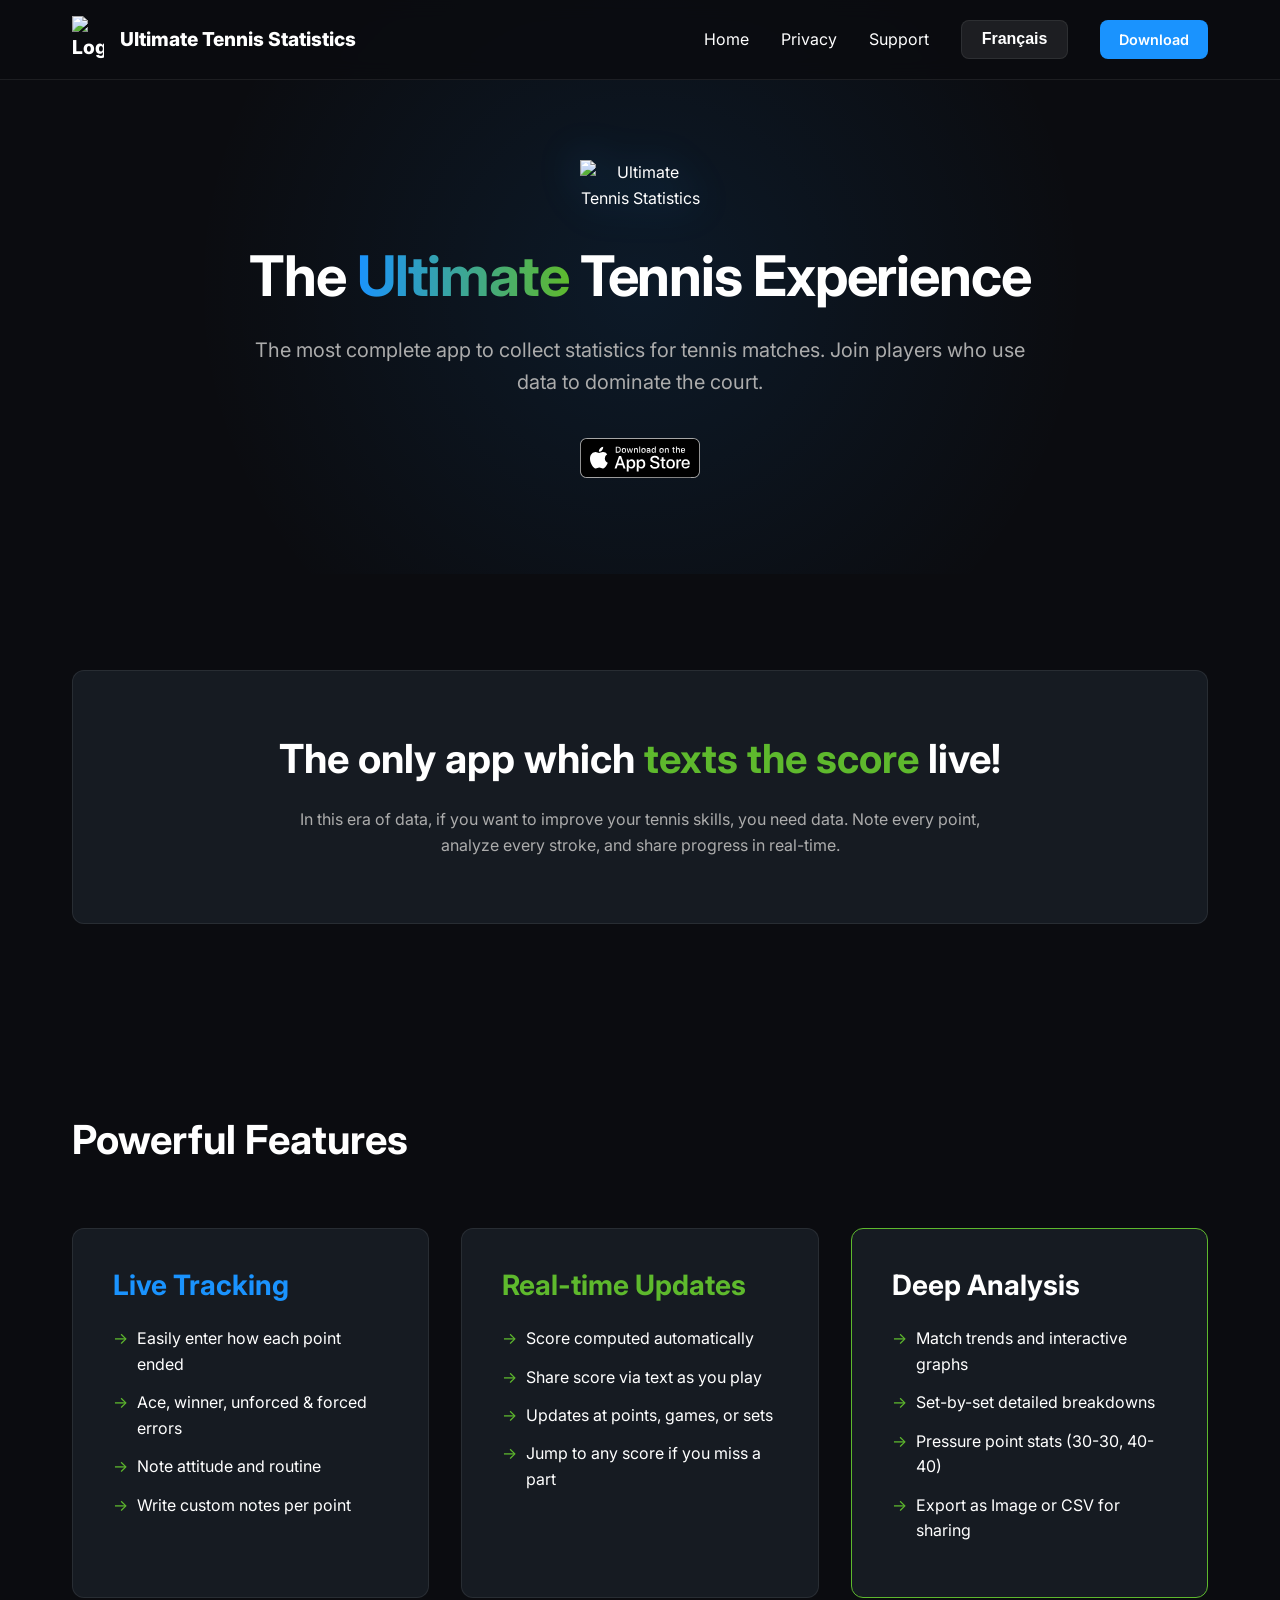
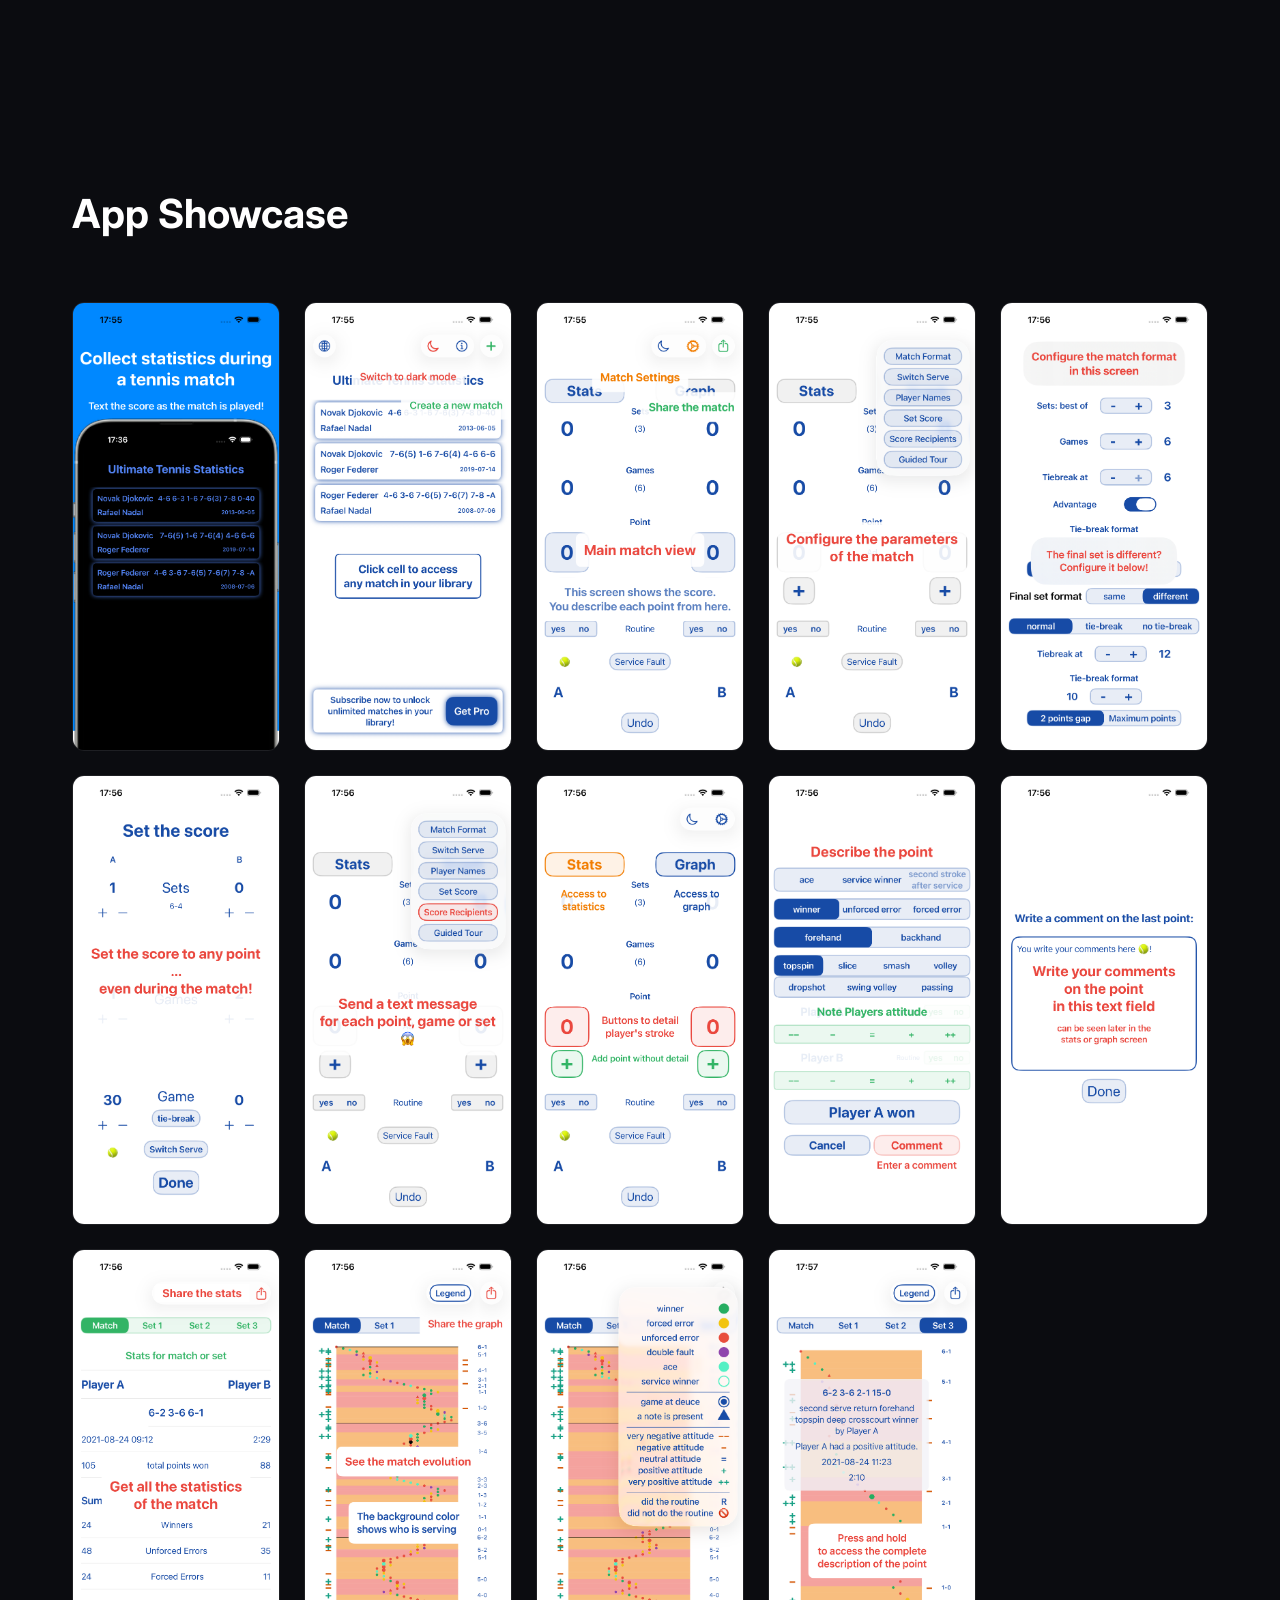
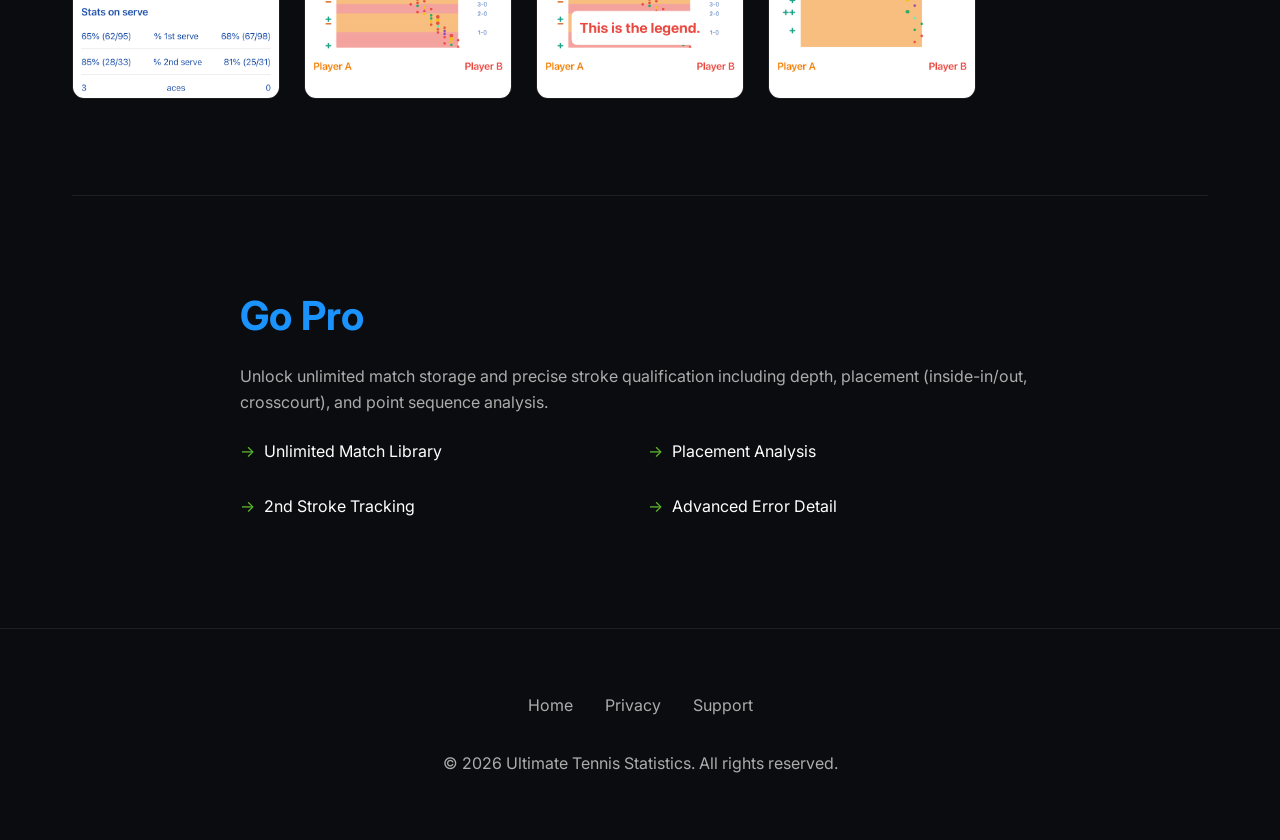
==== homepage.html @ d4930585 "Issue #11: On utilise 'Passez Pro' au lieu de 'Passer Pro'." ====
<!DOCTYPE html>
<html lang="en">
<head>
    <meta charset="UTF-8">
    <meta name="viewport" content="width=device-width, initial-scale=1.0">
    <title>Ultimate Tennis Statistics | The Most Complete Tennis Tracking App</title>
    <link rel="stylesheet" href="styles/main.css">
    <link rel="preconnect" href="https://fonts.googleapis.com">
    <link rel="preconnect" href="https://fonts.gstatic.com" crossorigin>
    <link href="https://fonts.googleapis.com/css2?family=Inter:wght@400;600;700;800&display=swap" rel="stylesheet">
    <script src="styles/i18n.js"></script>
    <script
        src="https://cdn.telemetrydeck.com/websdk/telemetrydeck.min.js"
        data-app-id="93DED850-BEDE-49A2-ADA7-52F1E526FF4A">
    </script>
    <style>
        /* Specific page styles for layout */
        .hero {
            padding: 10rem 0 6rem;
            text-align: center;
            background: radial-gradient(circle at center, rgba(26, 147, 254, 0.1) 0%, transparent 70%);
        }
        
        .hero-logo {
            width: 120px;
            margin: 0 auto 2rem;
            filter: drop-shadow(0 0 20px rgba(26, 147, 254, 0.4));
        }

        .hero h1 {
            margin-bottom: 1.5rem;
            letter-spacing: -0.02em;
        }

        .hero p {
            font-size: 1.25rem;
            color: var(--text-secondary);
            max-width: 800px;
            margin: 0 auto 2.5rem;
        }

        .features-grid {
            display: grid;
            grid-template-columns: repeat(auto-fit, minmax(300px, 1fr));
            gap: 2rem;
            margin-top: 4rem;
        }

        .screenshot-grid {
            display: grid;
            grid-template-columns: repeat(auto-fit, minmax(200px, 1fr));
            gap: 1.5rem;
            margin-top: 4rem;
        }

        .screenshot-item {
            border-radius: var(--radius-lg);
            overflow: hidden;
            border: 1px solid var(--border-main);
            transition: transform 0.3s ease;
            cursor: pointer;
        }

        .screenshot-item:hover {
            transform: scale(1.02);
            border-color: var(--primary);
        }

        .value-prop {
            background: var(--bg-card);
            padding: 4rem;
            border-radius: var(--radius-lg);
            border: 1px solid var(--border-main);
            text-align: center;
            margin: 6rem 0;
        }

        .feature-list {
            text-align: left;
            margin-top: 1.5rem;
        }

        .feature-list li {
            margin-bottom: 0.8rem;
            padding-left: 1.5rem;
            position: relative;
        }

        .feature-list li::before {
            content: "→";
            position: absolute;
            left: 0;
            color: var(--accent);
        }

        footer {
            border-top: 1px solid var(--border-main);
            padding: 4rem 0;
            text-align: center;
            color: var(--text-secondary);
        }

        .footer-links {
            display: flex;
            justify-content: center;
            gap: 2rem;
            margin-bottom: 2rem;
        }

        /* Modal Simple Implementation */
        #modal {
            display: none;
            position: fixed;
            inset: 0;
            background: rgba(0,0,0,0.9);
            z-index: 2000;
            padding: 2rem;
            justify-content: center;
            align-items: center;
        }
        #modal img {
            max-height: 90vh;
            border-radius: var(--radius-lg);
        }
    </style>
</head>
<body>

    <header class="glass-header">
        <div class="container" style="display: flex; justify-content: space-between; align-items: center;">
            <a href="index.html" style="display: flex; align-items: center; gap: 1rem; font-weight: 800; font-size: 1.2rem;">
                <img src="images/uts-tennisball-sigma.png" alt="Logo" style="width: 32px;">
                Ultimate Tennis Statistics
            </a>
            <nav class="nav-links">
                <a href="index.html"><span class="lang-en">Home</span><span class="lang-fr">Accueil</span></a>
                <a href="privacy.html"><span class="lang-en">Privacy</span><span class="lang-fr">Confidentialité</span></a>
                <a href="support.html"><span class="lang-en">Support</span><span class="lang-fr">Support</span></a>
                <button id="lang-toggle-btn" class="lang-toggle">
                    Français
                </button>
                <a href="https://apps.apple.com/us/app/ultimate-tennis-statistics/id1500516703" class="btn-primary" style="padding: 0.5rem 1.2rem; font-size: 0.9rem;">
                    <span class="lang-en">Download</span><span class="lang-fr">Télécharger</span>
                </a>
            </nav>
        </div>
    </header>

    <main class="container">
        <section class="hero">
            <img src="images/uts-tennisball-sigma.png" alt="Ultimate Tennis Statistics" class="hero-logo">
            <h1>
                <span class="lang-en">The <span class="text-gradient">Ultimate</span> Tennis Experience</span>
                <span class="lang-fr">L'expérience de tennis <span class="text-gradient">ultime</span></span>
            </h1>
            <p>
                <span class="lang-en">The most complete app to collect statistics for tennis matches. Join players who use data to dominate the court.</span>
                <span class="lang-fr">L'application la plus complète pour collecter des statistiques de matchs de tennis. Rejoignez les joueurs qui utilisent les données pour dominer le court.</span>
            </p>
            <div style="display: flex; justify-content: center; gap: 1.5rem; flex-wrap: wrap;">
                <a href="https://apps.apple.com/us/app/ultimate-tennis-statistics/id1500516703">
                    <img src="images/Download_on_the_App_Store_Badge_US-UK_RGB_blk_092917.svg" alt="Download on App Store" class="app-store-badge">
                </a>
            </div>
        </section>

        <section class="value-prop">
            <h2 style="margin-bottom: 1.5rem;">
                <span class="lang-en">The only app which <span style="color: var(--accent);">texts the score</span> live!</span>
                <span class="lang-fr">La seule application qui <span style="color: var(--accent);">envoie le score par SMS</span> en direct !</span>
            </h2>
            <p style="color: var(--text-secondary); max-width: 700px; margin: 0 auto;">
                <span class="lang-en">In this era of data, if you want to improve your tennis skills, you need data. Note every point, analyze every stroke, and share progress in real-time.</span>
                <span class="lang-fr">À l'ère des données, si vous voulez améliorer vos compétences au tennis, vous avez besoin de données. Notez chaque point, analysez chaque coup et partagez vos progrès en temps réel.</span>
            </p>
        </section>

        <section id="features" class="section-padding">
            <h2 class="text-center">
                <span class="lang-en">Powerful Features</span>
                <span class="lang-fr">Fonctionnalités Puissantes</span>
            </h2>
            <div class="features-grid">
                <div class="feature-card">
                    <h3 style="color: var(--primary);">
                        <span class="lang-en">Live Tracking</span>
                        <span class="lang-fr">Suivi en Direct</span>
                    </h3>
                    <ul class="feature-list">
                        <li>
                            <span class="lang-en">Easily enter how each point ended</span>
                            <span class="lang-fr">Saisissez facilement comment chaque point s'est terminé</span>
                        </li>
                        <li>
                            <span class="lang-en">Ace, winner, unforced & forced errors</span>
                            <span class="lang-fr">Ace, coup gagnant, fautes directes et provoquées</span>
                        </li>
                        <li>
                            <span class="lang-en">Note attitude and routine</span>
                            <span class="lang-fr">Notez l'attitude et la routine</span>
                        </li>
                        <li>
                            <span class="lang-en">Write custom notes per point</span>
                            <span class="lang-fr">Écrivez des notes personnalisées par point</span>
                        </li>
                    </ul>
                </div>
                <div class="feature-card">
                    <h3 style="color: var(--accent);">
                        <span class="lang-en">Real-time Updates</span>
                        <span class="lang-fr">Mises à jour en Temps Réel</span>
                    </h3>
                    <ul class="feature-list">
                        <li>
                            <span class="lang-en">Score computed automatically</span>
                            <span class="lang-fr">Score calculé automatiquement</span>
                        </li>
                        <li>
                            <span class="lang-en">Share score via text as you play</span>
                            <span class="lang-fr">Partagez le score par SMS pendant que vous jouez</span>
                        </li>
                        <li>
                            <span class="lang-en">Updates at points, games, or sets</span>
                            <span class="lang-fr">Mises à jour aux points, jeux ou sets</span>
                        </li>
                        <li>
                            <span class="lang-en">Jump to any score if you miss a part</span>
                            <span class="lang-fr">Sautez à n'importe quel score si vous manquez une partie</span>
                        </li>
                    </ul>
                </div>
                <div class="feature-card" style="border-color: var(--accent);">
                    <h3 style="color: var(--text-main);">
                        <span class="lang-en">Deep Analysis</span>
                        <span class="lang-fr">Analyse Approfondie</span>
                    </h3>
                    <ul class="feature-list">
                        <li>
                            <span class="lang-en">Match trends and interactive graphs</span>
                            <span class="lang-fr">Tendances du match et graphiques interactifs</span>
                        </li>
                        <li>
                            <span class="lang-en">Set-by-set detailed breakdowns</span>
                            <span class="lang-fr">Analyses détaillées set par set</span>
                        </li>
                        <li>
                            <span class="lang-en">Pressure point stats (30-30, 40-40)</span>
                            <span class="lang-fr">Stats sur les points sous pression (30-30, 40-40)</span>
                        </li>
                        <li>
                            <span class="lang-en">Export as Image or CSV for sharing</span>
                            <span class="lang-fr">Exportez en image ou CSV pour partager</span>
                        </li>
                    </ul>
                </div>
            </div>
        </section>

        <section class="section-padding">
            <h2 class="text-center">
                <span class="lang-en">App Showcase</span>
                <span class="lang-fr">Galerie de l'App</span>
            </h2>
            <div class="screenshot-grid">
                <div class="screenshot-item" onclick="openModal('images/screenshots-en/appstore.png')">
                    <img src="images/screenshots-en/appstore.png" alt="App Store Screen" data-localized>
                </div>
                <div class="screenshot-item" onclick="openModal('images/screenshots-en/main.png')">
                    <img src="images/screenshots-en/main.png" alt="Main Screen" data-localized>
                </div>
                <div class="screenshot-item" onclick="openModal('images/screenshots-en/match.png')">
                    <img src="images/screenshots-en/match.png" alt="Match Screen" data-localized>
                </div>
                <div class="screenshot-item" onclick="openModal('images/screenshots-en/match_with_settings.png')">
                    <img src="images/screenshots-en/match_with_settings.png" alt="Match Settings Screen" data-localized>
                </div>
                <div class="screenshot-item" onclick="openModal('images/screenshots-en/format.png')">
                    <img src="images/screenshots-en/format.png" alt="Match Format Settings" data-localized>
                </div>
                <div class="screenshot-item" onclick="openModal('images/screenshots-en/setScore.png')">
                    <img src="images/screenshots-en/setScore.png" alt="Set Score Entry Screen" data-localized>
                </div>
                <div class="screenshot-item" onclick="openModal('images/screenshots-en/score_recipients.png')">
                    <img src="images/screenshots-en/score_recipients.png" alt="Score Sharing Settings" data-localized>
                </div>
                <div class="screenshot-item" onclick="openModal('images/screenshots-en/match_strokes.png')">
                    <img src="images/screenshots-en/match_strokes.png" alt="Stroke Analysis Stats" data-localized>
                </div>
                <div class="screenshot-item" onclick="openModal('images/screenshots-en/stroke.png')">
                    <img src="images/screenshots-en/stroke.png" alt="Stroke Statistics Detail" data-localized>
                </div>
                <div class="screenshot-item" onclick="openModal('images/screenshots-en/comment.png')">
                    <img src="images/screenshots-en/comment.png" alt="Match Commentary and Notes" data-localized>
                </div>
                <div class="screenshot-item" onclick="openModal('images/screenshots-en/stats.png')">
                    <img src="images/screenshots-en/stats.png" alt="Match Statistics Overview" data-localized>
                </div>
                <div class="screenshot-item" onclick="openModal('images/screenshots-en/graph.png')">
                    <img src="images/screenshots-en/graph.png" alt="Match Progress Graph" data-localized>
                </div>
                <div class="screenshot-item" onclick="openModal('images/screenshots-en/graph_legend.png')">
                    <img src="images/screenshots-en/graph_legend.png" alt="Graph Legend" data-localized>
                </div>
                <div class="screenshot-item" onclick="openModal('images/screenshots-en/graph_point_description.png')">
                    <img src="images/screenshots-en/graph_point_description.png" alt="Graph Point Breakdown" data-localized>
                </div>
            </div>
        </section>

        <section class="section-padding" style="border-top: 1px solid var(--border-main);">
            <div style="max-width: 800px; margin: 0 auto;">
                <h2 style="color: var(--primary);">
                    <span class="lang-en">Go Pro</span>
                    <span class="lang-fr">Passez Pro</span>
                </h2>
                <p style="margin: 1.5rem 0; color: var(--text-secondary);">
                    <span class="lang-en">Unlock unlimited match storage and precise stroke qualification including depth, placement (inside-in/out, crosscourt), and point sequence analysis.</span>
                    <span class="lang-fr">Débloquez le stockage illimité des matchs et la qualification précise des coups, y compris la profondeur, le placement (décroisé, long de ligne) et l'analyse de la séquence des points.</span>
                </p>
                <ul class="feature-list" style="display: grid; grid-template-columns: 1fr 1fr; gap: 1rem;">
                    <li>
                        <span class="lang-en">Unlimited Match Library</span>
                        <span class="lang-fr">Bibliothèque de matchs illimitée</span>
                    </li>
                    <li>
                        <span class="lang-en">Placement Analysis</span>
                        <span class="lang-fr">Analyse du placement</span>
                    </li>
                    <li>
                        <span class="lang-en">2nd Stroke Tracking</span>
                        <span class="lang-fr">Suivi du 2ème coup</span>
                    </li>
                    <li>
                        <span class="lang-en">Advanced Error Detail</span>
                        <span class="lang-fr">Détails avancés sur les erreurs</span>
                    </li>
                </ul>
            </div>
        </section>
    </main>

    <footer>
        <div class="container">
            <div class="footer-links">
                <a href="index.html"><span class="lang-en">Home</span><span class="lang-fr">Accueil</span></a>
                <a href="privacy.html"><span class="lang-en">Privacy</span><span class="lang-fr">Confidentialité</span></a>
                <a href="support.html"><span class="lang-en">Support</span><span class="lang-fr">Support</span></a>
            </div>
            <p>&copy; 2026 Ultimate Tennis Statistics. <span class="lang-en">All rights reserved.</span><span class="lang-fr">Tous droits réservés.</span></p>
        </div>
    </footer>

    <div id="modal" onclick="this.style.display='none'">
        <img id="modal-img" src="" alt="Enlarged screenshot">
    </div>

    <script>
        function openModal(src) {
            const lang = document.documentElement.getAttribute('lang') || 'en';
            let finalSrc = src;
            if (lang === 'fr') {
                finalSrc = src.replace('/screenshots-en/', '/screenshots-fr/');
            }
            document.getElementById('modal-img').src = finalSrc;
            document.getElementById('modal').style.display = 'flex';
        }
    </script>
</body>
</html>
---- styles/main.css ----
:root {
  /* Colors - Inspired by gomatchready.com */
  --bg-dark: #0b0c10;
  --bg-card: #161b22;
  --primary: #1a93fe;
  --primary-hover: #1487fa;
  --accent: #5eb92d;
  --text-main: #ffffff;
  --text-secondary: #acacac;
  --border-main: #ffffff14;
  --glass-bg: rgba(11, 12, 16, 0.8);
  
  /* Spacing & Borders */
  --radius-lg: 12px;
  --radius-md: 8px;
  --container-width: 1200px;
}

/* Base Reset */
* {
  box-sizing: border-box;
  margin: 0;
  padding: 0;
}

body {
  background-color: var(--bg-dark);
  color: var(--text-main);
  font-family: 'Inter', -apple-system, BlinkMacSystemFont, "Segoe UI", Roboto, Helvetica, Arial, sans-serif;
  line-height: 1.6;
  overflow-x: hidden;
}

a {
  color: inherit;
  text-decoration: none;
  transition: all 0.2s ease;
}

ul {
  list-style: none;
}

img {
  max-width: 100%;
  height: auto;
  display: block;
}

/* Layout Utilities */
.container {
  max-width: var(--container-width);
  margin: 0 auto;
  padding: 0 2rem;
}

.section-padding {
  padding: 6rem 0;
}

/* Typography */
h1, h2, h3, h4 {
  line-height: 1.2;
  font-weight: 700;
}

h1 { font-size: 3.5rem; }
h2 { font-size: 2.5rem; }
h3 { font-size: 1.75rem; }

.text-gradient {
  background: linear-gradient(90deg, var(--primary), var(--accent));
  -webkit-background-clip: text;
  -webkit-text-fill-color: transparent;
}

/* Components */
.btn-primary {
  display: inline-flex;
  align-items: center;
  background-color: var(--primary);
  color: white;
  padding: 0.8rem 2rem;
  border-radius: var(--radius-md);
  font-weight: 600;
  border: none;
  cursor: pointer;
  transition: background 0.2s;
}

.btn-primary:hover {
  background-color: var(--primary-hover);
}

.glass-header {
  position: fixed;
  top: 0;
  width: 100%;
  background: var(--glass-bg);
  backdrop-filter: blur(10px);
  border-bottom: 1px solid var(--border-main);
  z-index: 1000;
  padding: 1rem 0;
}

.nav-links {
  display: flex;
  gap: 2rem;
  align-items: center;
}

.nav-links a:hover {
  color: var(--primary);
}

/* Card Style */
.feature-card {
  background: var(--bg-card);
  border: 1px solid var(--border-main);
  padding: 2.5rem;
  border-radius: var(--radius-lg);
  transition: transform 0.3s ease, border-color 0.3s ease;
}

.feature-card:hover {
  transform: translateY(-5px);
  border-color: var(--primary);
}

/* App Badge Utility */
.app-store-badge {
height: 40px;
width: auto;
}

/* Language Visibility */
[lang="en"] .lang-fr { display: none !important; }
[lang="fr"] .lang-en { display: none !important; }

/* Language Toggle Button */
.lang-toggle {
  background: rgba(255, 255, 255, 0.08);
  border: 1px solid var(--border-main);
  color: var(--text-main);
  padding: 0.6rem 1.2rem;
  border-radius: var(--radius-md);
  font-size: 1rem;
  font-weight: 700;
  cursor: pointer;
  transition: all 0.2s;
  display: flex;
  align-items: center;
  gap: 0.5rem;
  min-width: 60px;
  justify-content: center;
}
.lang-toggle:hover {
background: rgba(255, 255, 255, 0.1);
border-color: var(--primary);
}

/* Responsive */
@media (max-width: 768px) {
h1 { font-size: 2.5rem; }
h2 { font-size: 2rem; }
.section-padding { padding: 4rem 0; }
.nav-links { display: none; } /* Simplified for now, can add burger menu */
}
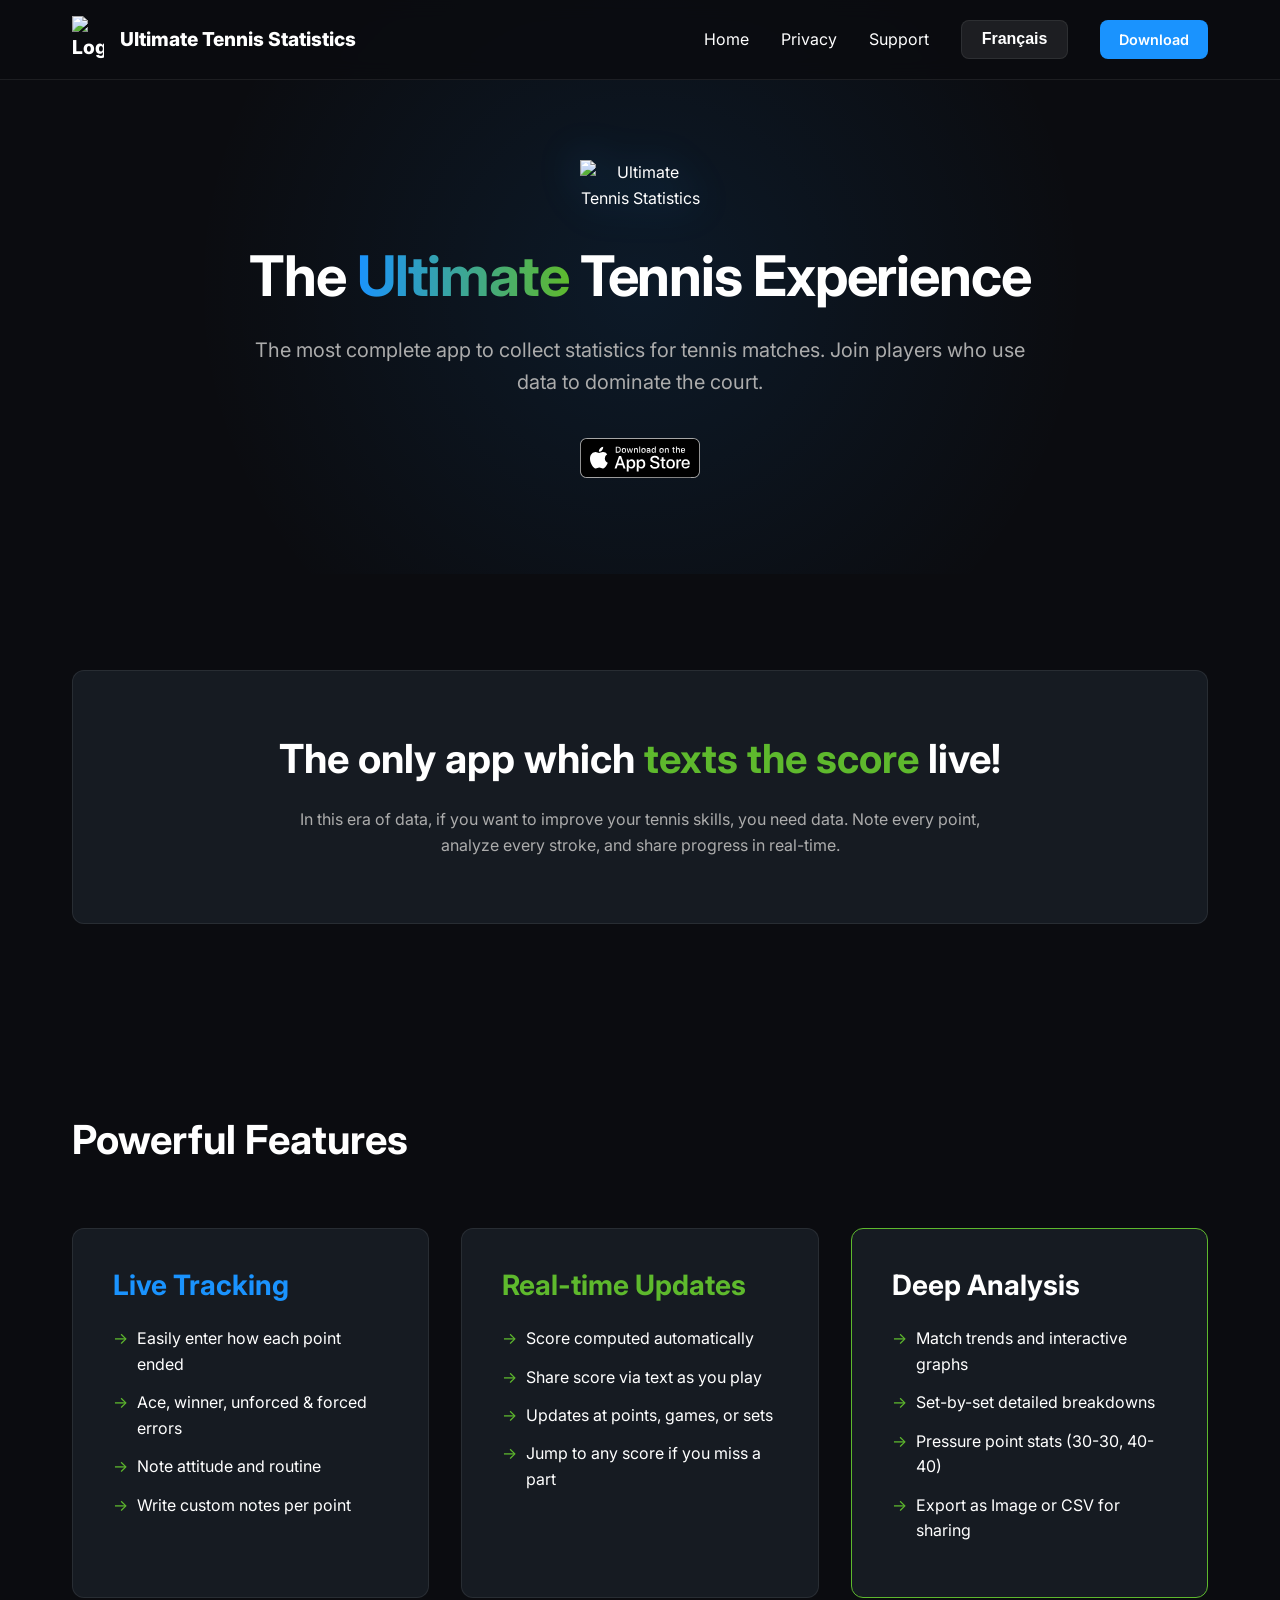
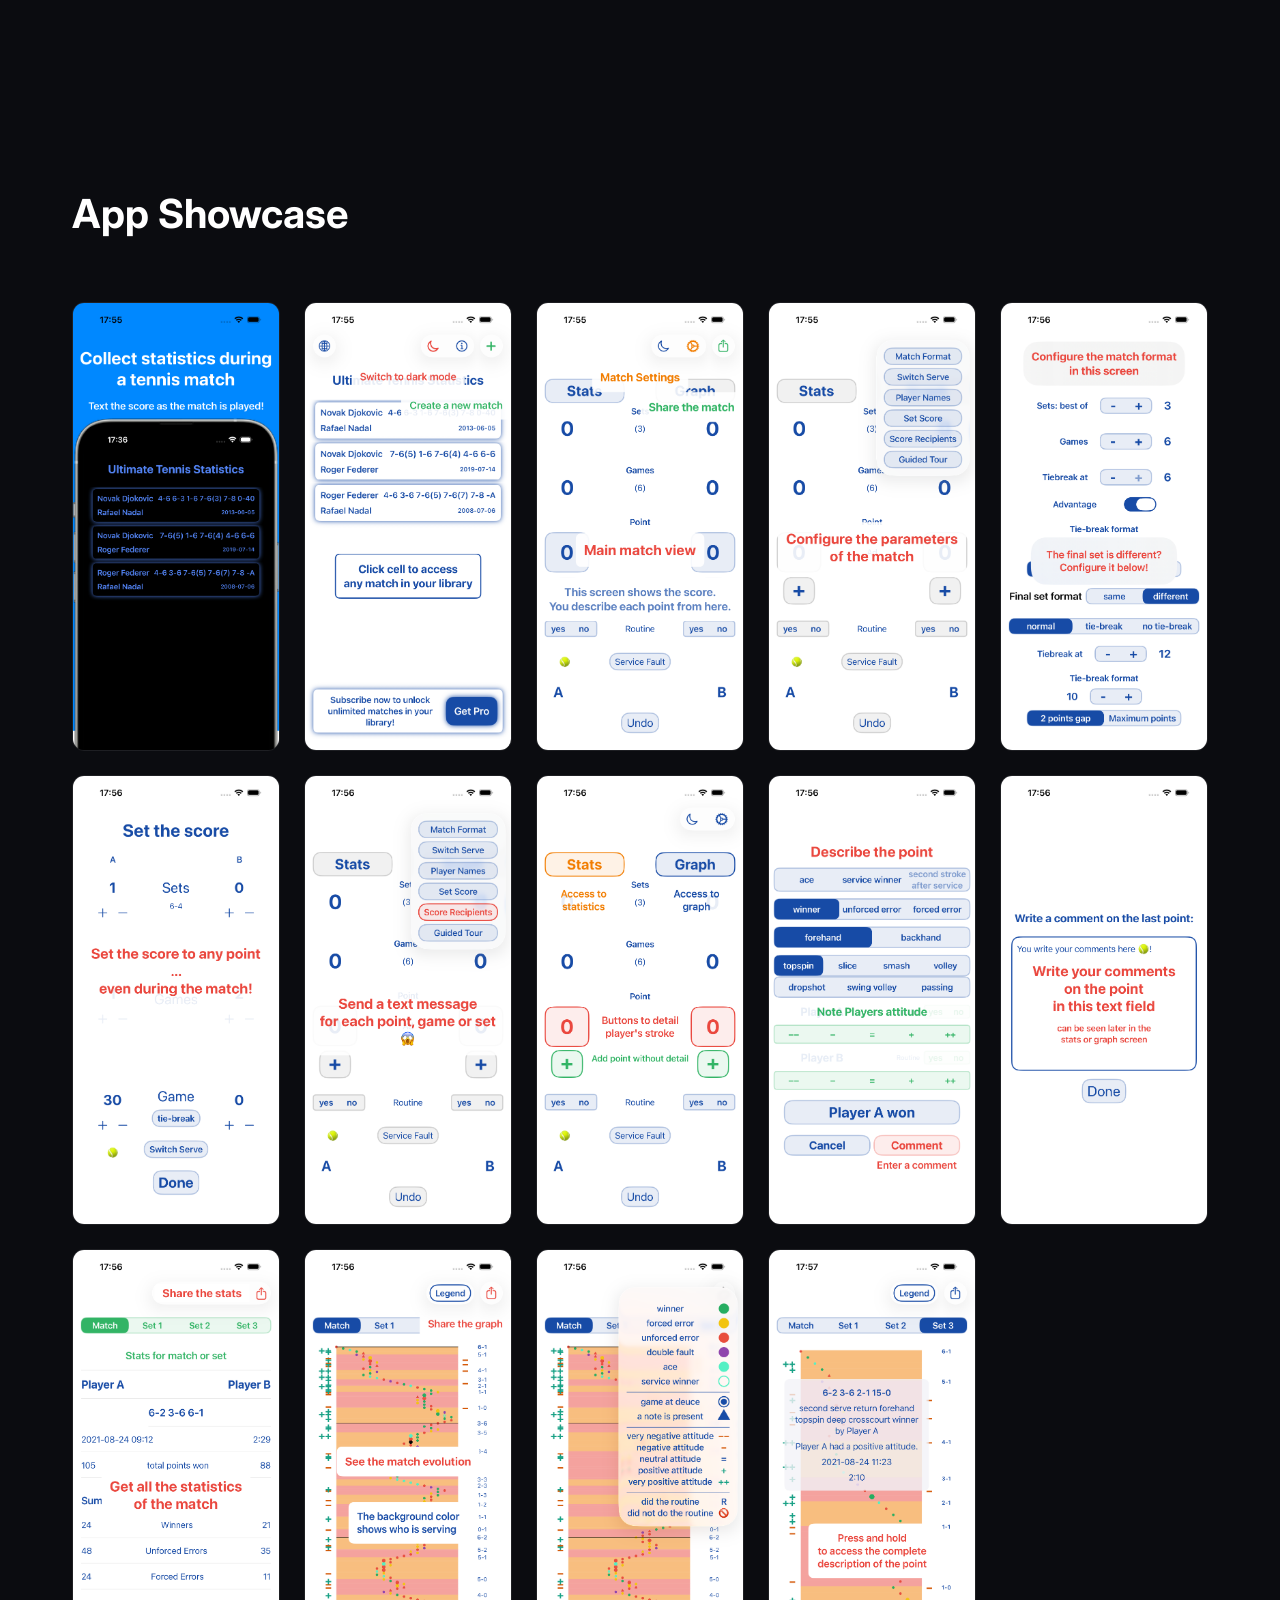
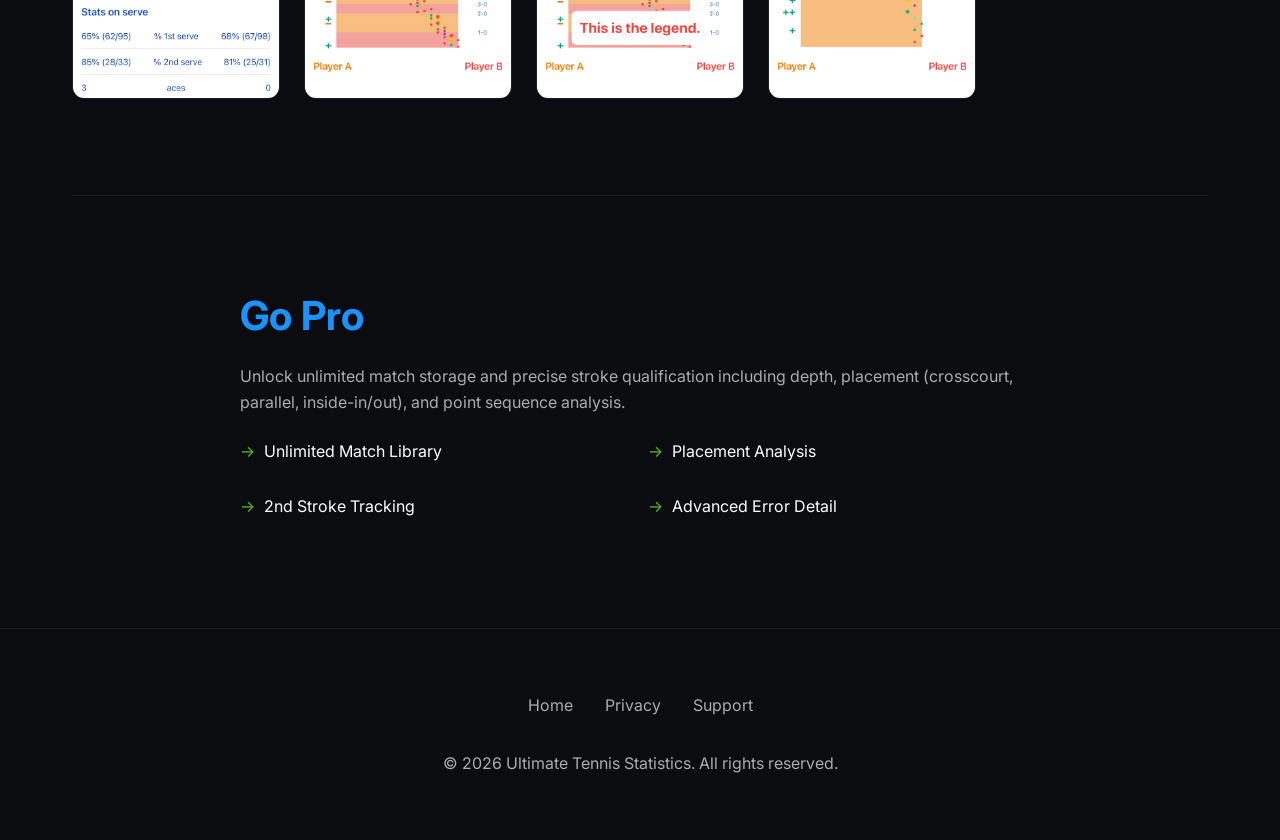
==== commit c0a0e1f5: "On decrit tous les coups possibles." ====
--- a/homepage.html
+++ b/homepage.html
@@ -20,7 +20,7 @@
             text-align: center;
             background: radial-gradient(circle at center, rgba(26, 147, 254, 0.1) 0%, transparent 70%);
         }
-        
+
         .hero-logo {
             width: 120px;
             margin: 0 auto 2rem;
@@ -314,8 +314,8 @@
                     <span class="lang-fr">Passez Pro</span>
                 </h2>
                 <p style="margin: 1.5rem 0; color: var(--text-secondary);">
-                    <span class="lang-en">Unlock unlimited match storage and precise stroke qualification including depth, placement (inside-in/out, crosscourt), and point sequence analysis.</span>
-                    <span class="lang-fr">Débloquez le stockage illimité des matchs et la qualification précise des coups, y compris la profondeur, le placement (décroisé, long de ligne) et l'analyse de la séquence des points.</span>
+                    <span class="lang-en">Unlock unlimited match storage and precise stroke qualification including depth, placement (crosscourt, parallel, inside-in/out), and point sequence analysis.</span>
+                    <span class="lang-fr">Débloquez le stockage illimité des matchs et la qualification précise des coups, y compris la profondeur, le placement (croisé, parallèle, décroisé, long de ligne) et l'analyse de la séquence des points.</span>
                 </p>
                 <ul class="feature-list" style="display: grid; grid-template-columns: 1fr 1fr; gap: 1rem;">
                     <li>
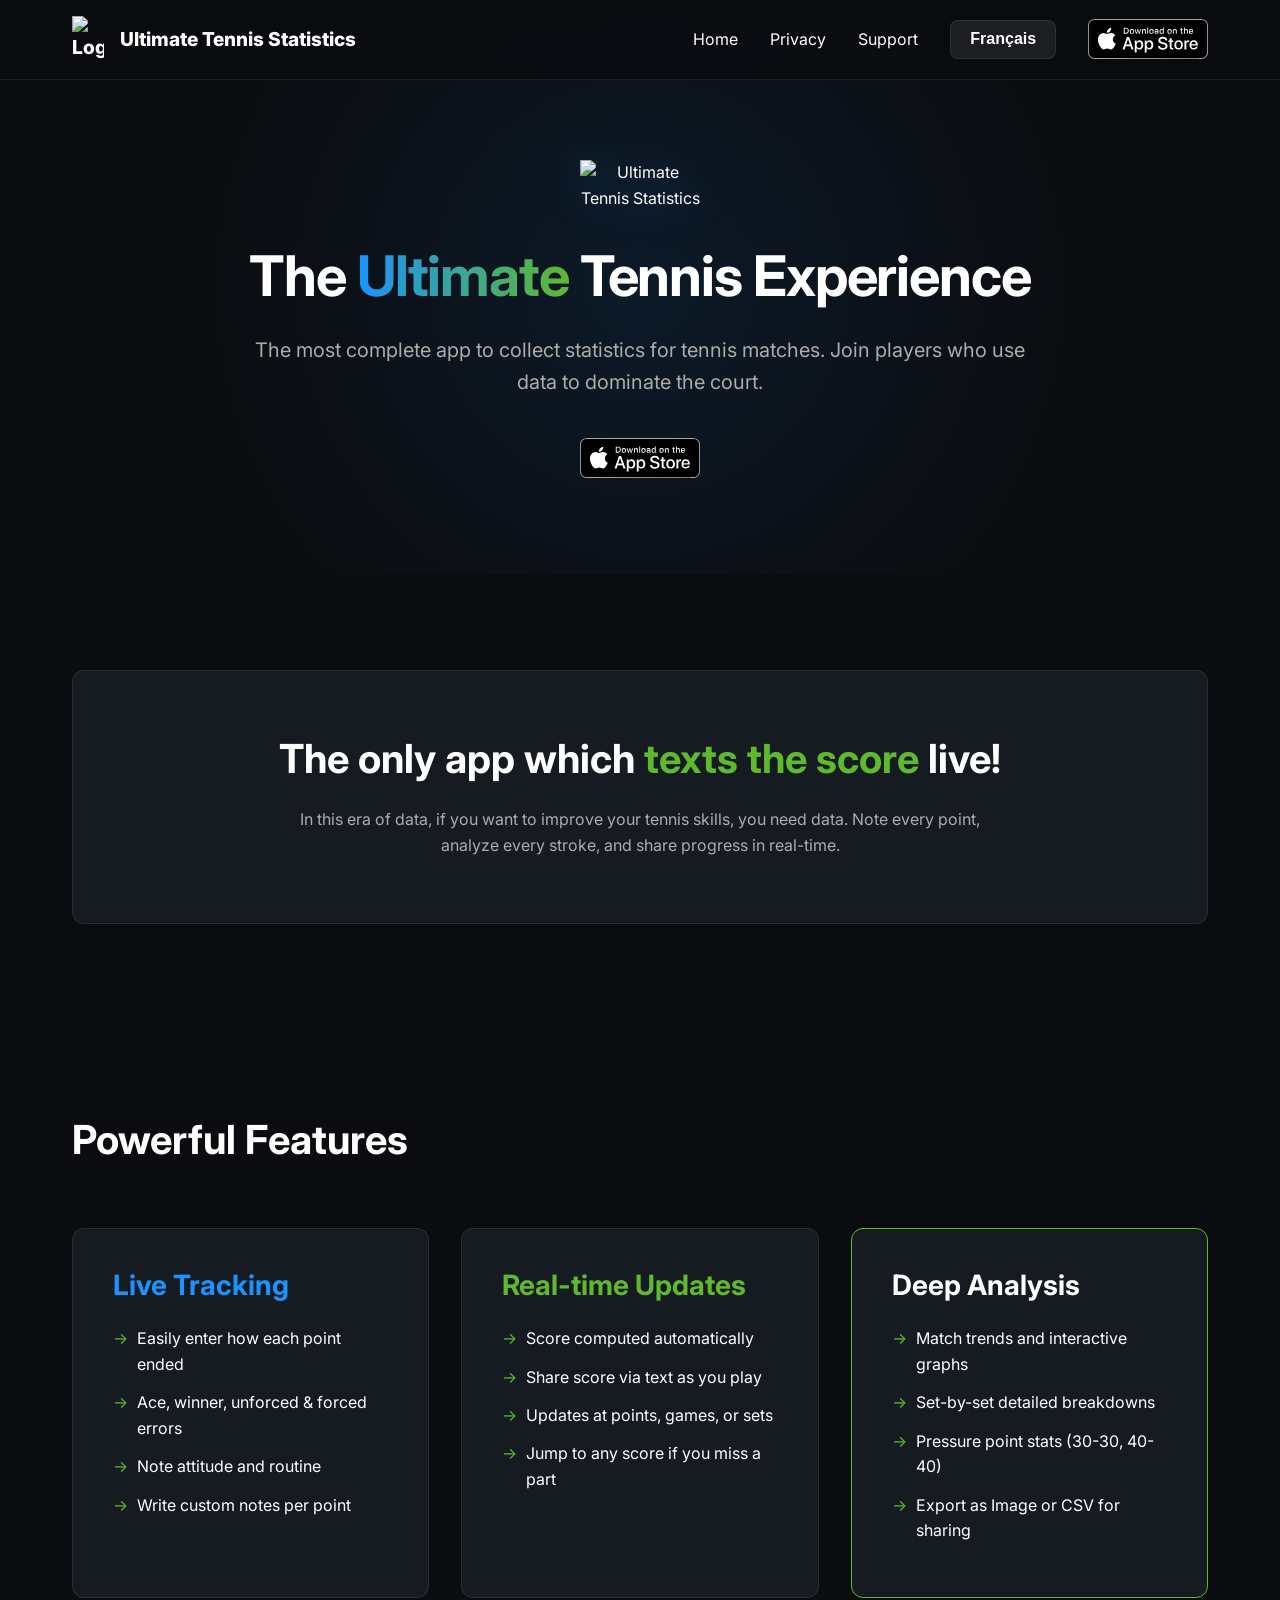
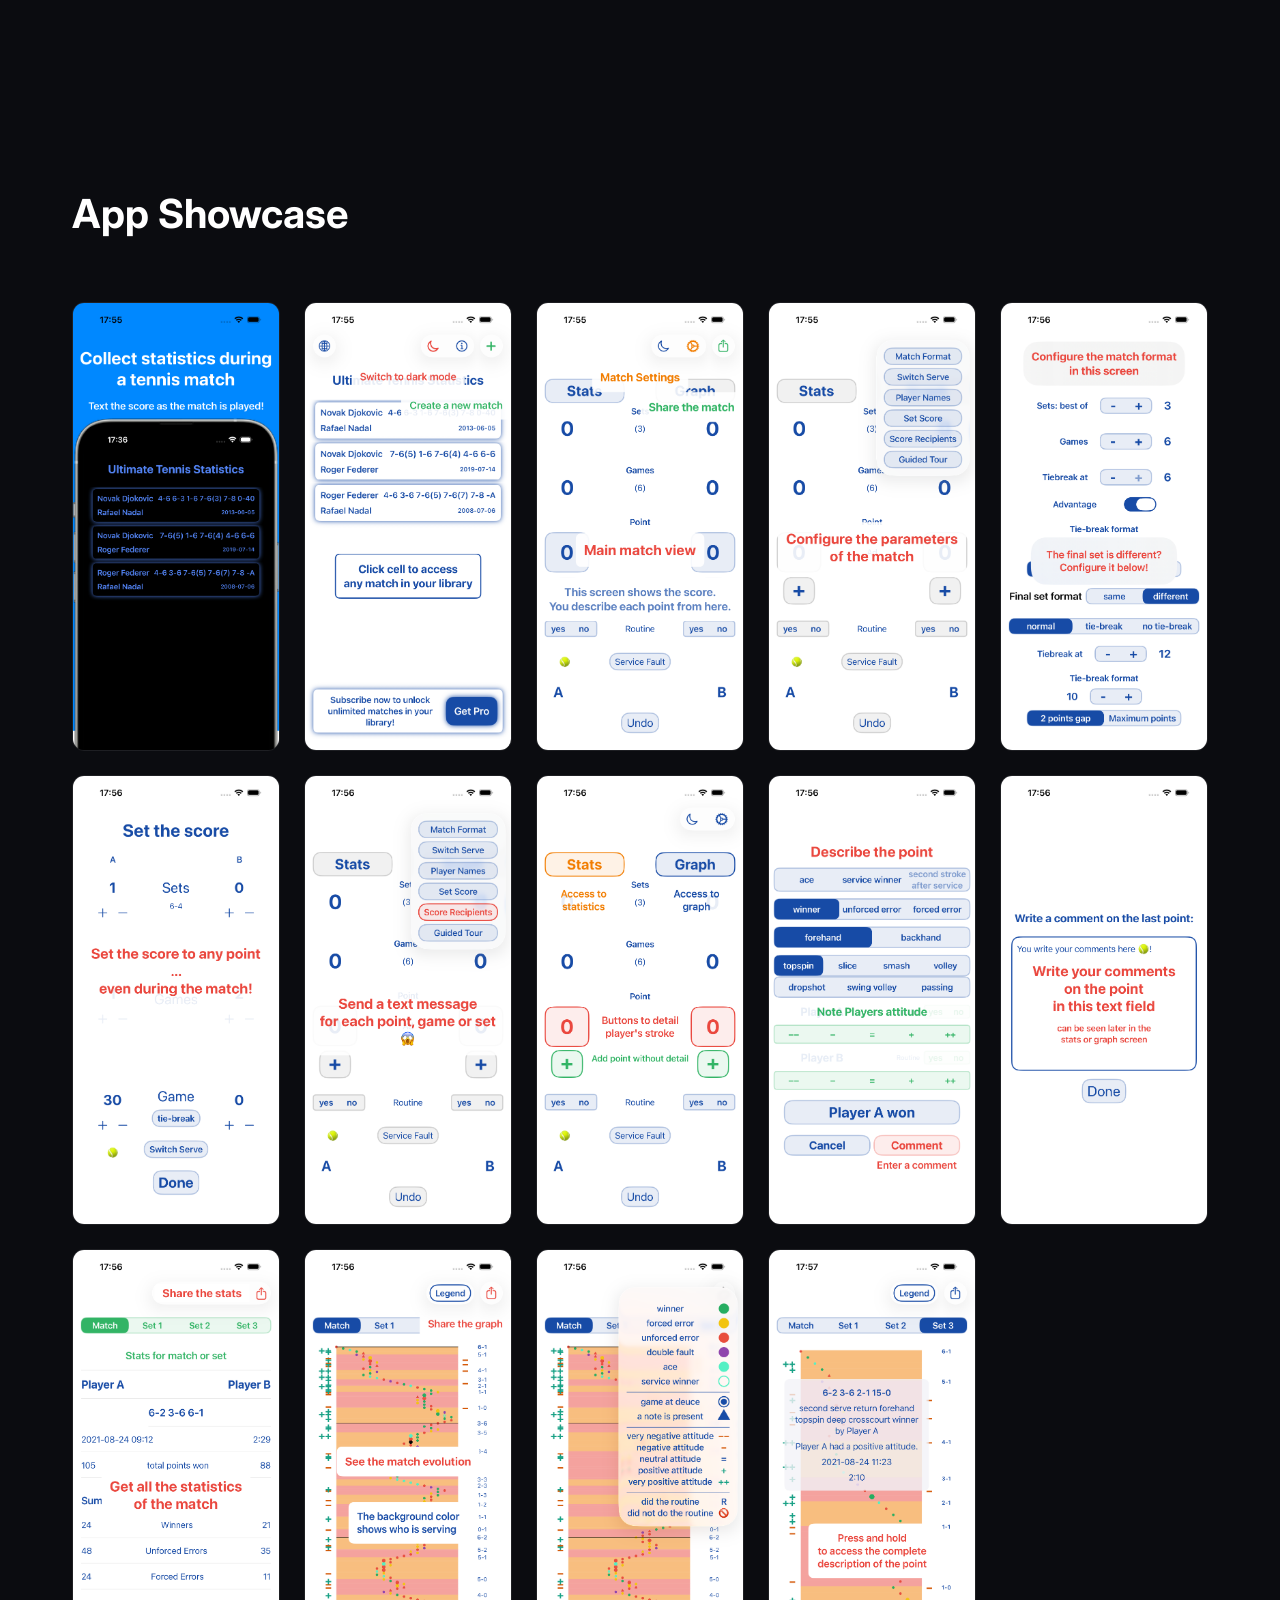
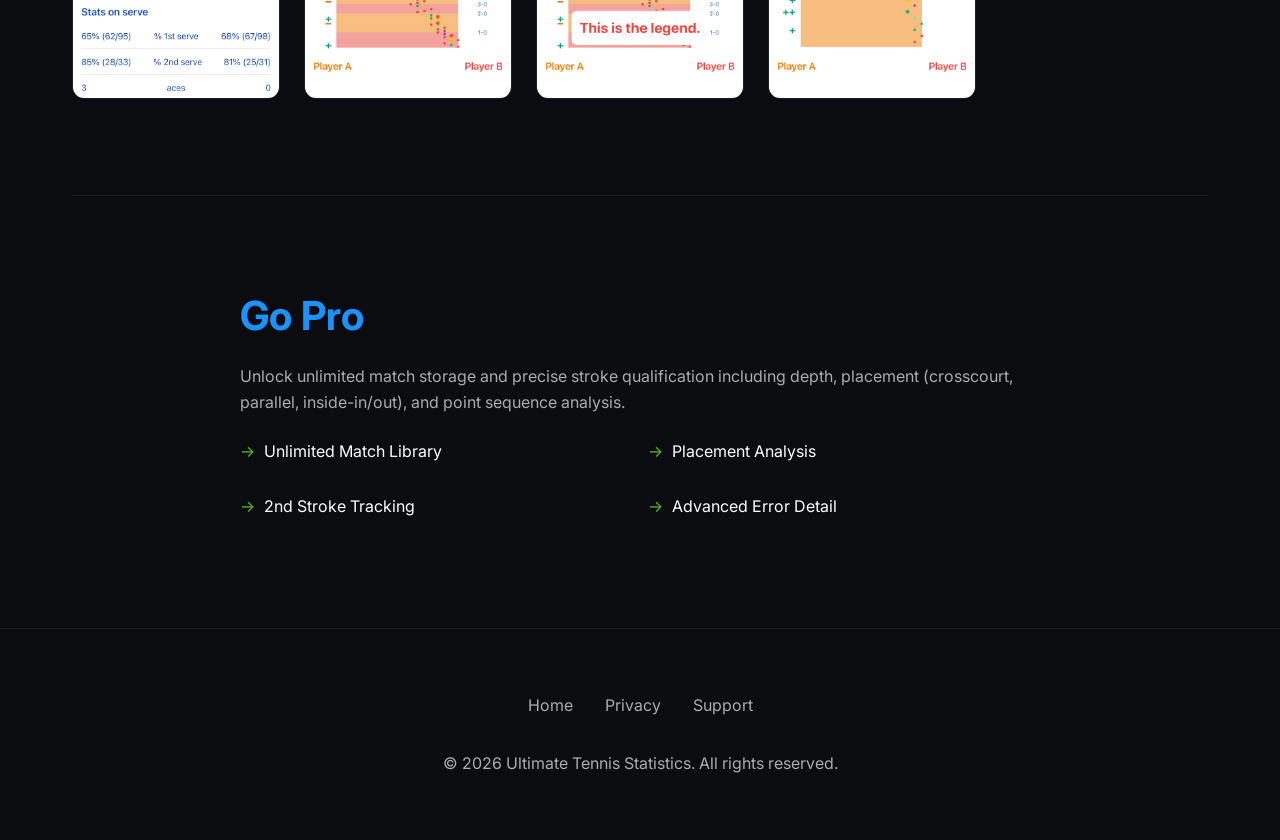
==== commit 3cfe2d32: "On utilise le logo francais pour 'Telecharger sur l'App Store' Et on efface le fichier 'images/Downl" ====
--- a/homepage.html
+++ b/homepage.html
@@ -139,8 +139,13 @@
                 <button id="lang-toggle-btn" class="lang-toggle">
                     Français
                 </button>
-                <a href="https://apps.apple.com/us/app/ultimate-tennis-statistics/id1500516703" class="btn-primary" style="padding: 0.5rem 1.2rem; font-size: 0.9rem;">
-                    <span class="lang-en">Download</span><span class="lang-fr">Télécharger</span>
+                <a href="https://apps.apple.com/us/app/ultimate-tennis-statistics/id1500516703">
+                  <span class="lang-en">
+		    <img src="images/Download_on_the_App_Store_Badge_US-UK_RGB_blk_092917.svg" alt="Download on App Store" class="app-store-badge">
+		  </span>
+		  <span class="lang-fr">
+		    <img src="images/Download_on_the_App_Store_Badge_FR_RGB_blk_100517.svg" alt="Download on App Store" class="app-store-badge">
+		  </span>
                 </a>
             </nav>
         </div>
@@ -158,8 +163,13 @@
                 <span class="lang-fr">L'application la plus complète pour collecter des statistiques de matchs de tennis. Rejoignez les joueurs qui utilisent les données pour dominer le court.</span>
             </p>
             <div style="display: flex; justify-content: center; gap: 1.5rem; flex-wrap: wrap;">
-                <a href="https://apps.apple.com/us/app/ultimate-tennis-statistics/id1500516703">
-                    <img src="images/Download_on_the_App_Store_Badge_US-UK_RGB_blk_092917.svg" alt="Download on App Store" class="app-store-badge">
+              <a href="https://apps.apple.com/us/app/ultimate-tennis-statistics/id1500516703">
+<span class="lang-en">
+		    <img src="images/Download_on_the_App_Store_Badge_US-UK_RGB_blk_092917.svg" alt="Download on App Store" class="app-store-badge">
+		  </span>
+		  <span class="lang-fr">
+		    <img src="images/Download_on_the_App_Store_Badge_FR_RGB_blk_100517.svg" alt="Download on App Store" class="app-store-badge">
+		  </span>
                 </a>
             </div>
         </section>
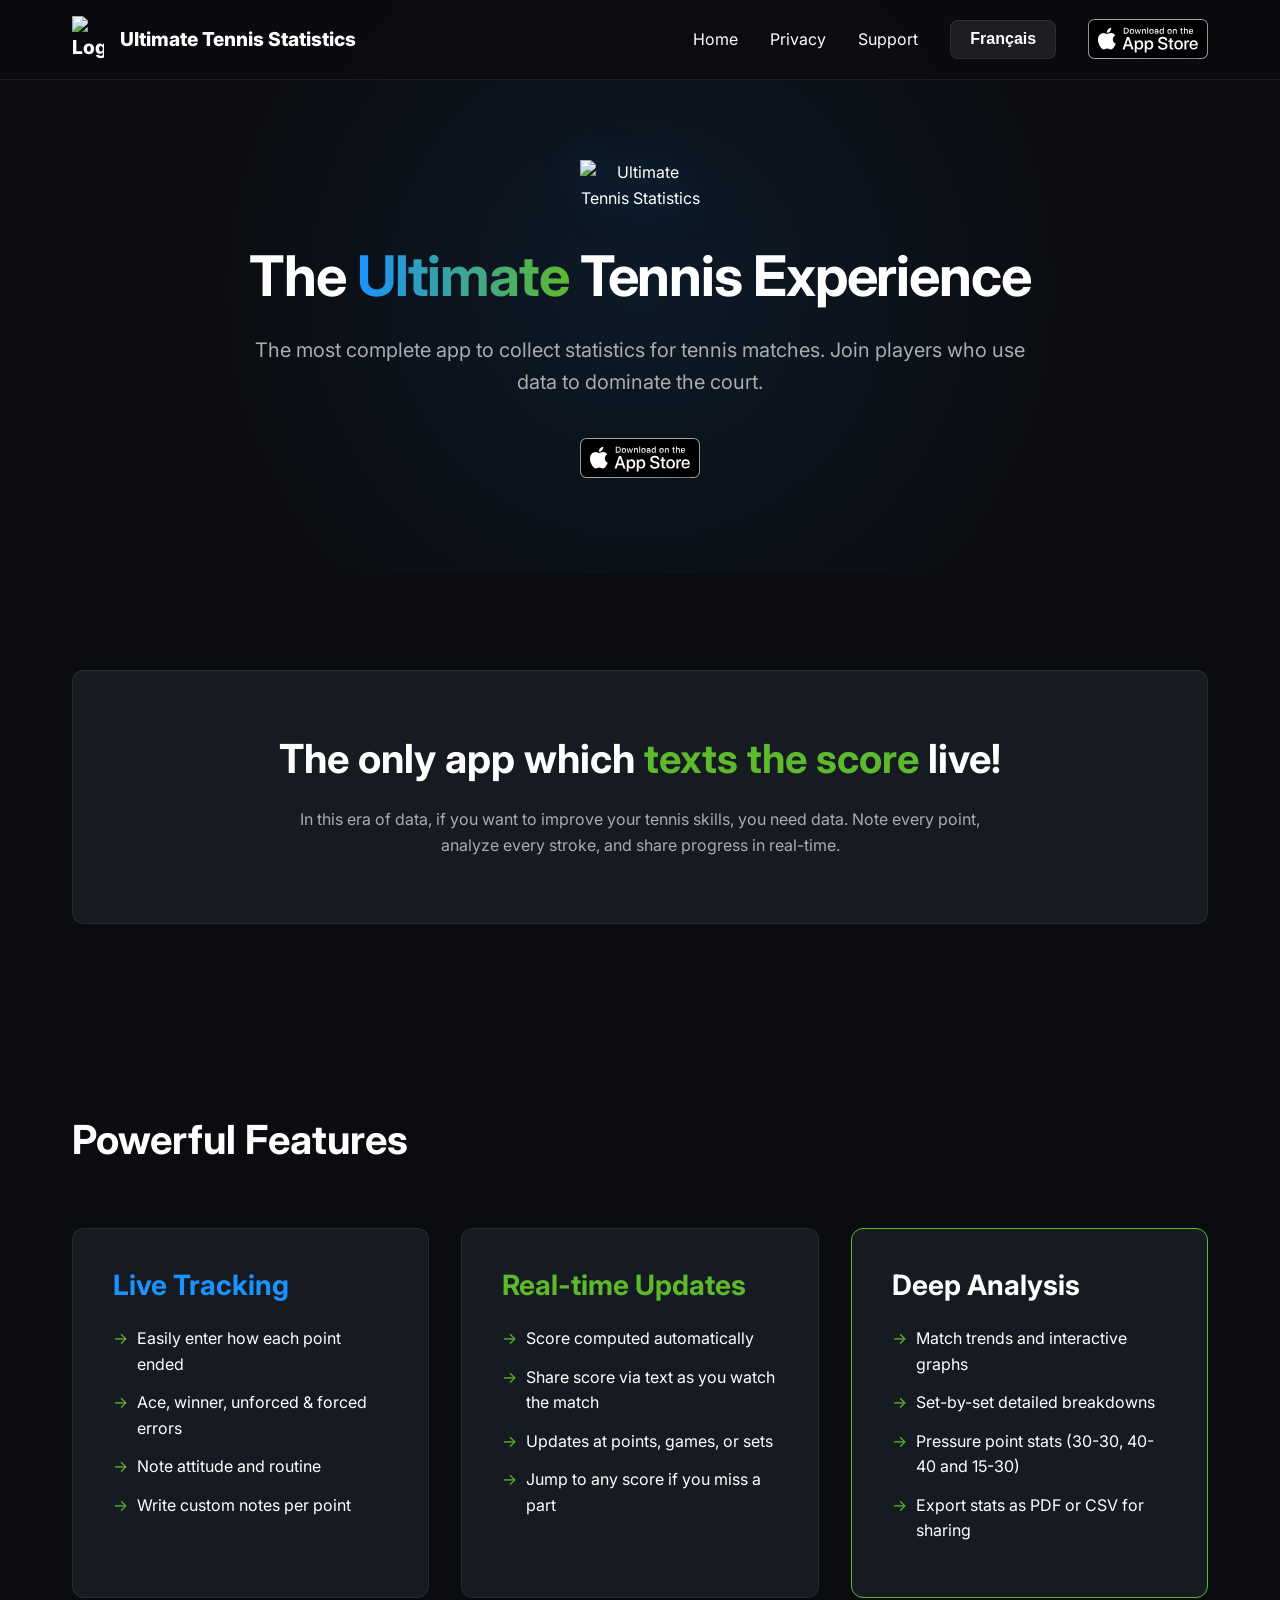
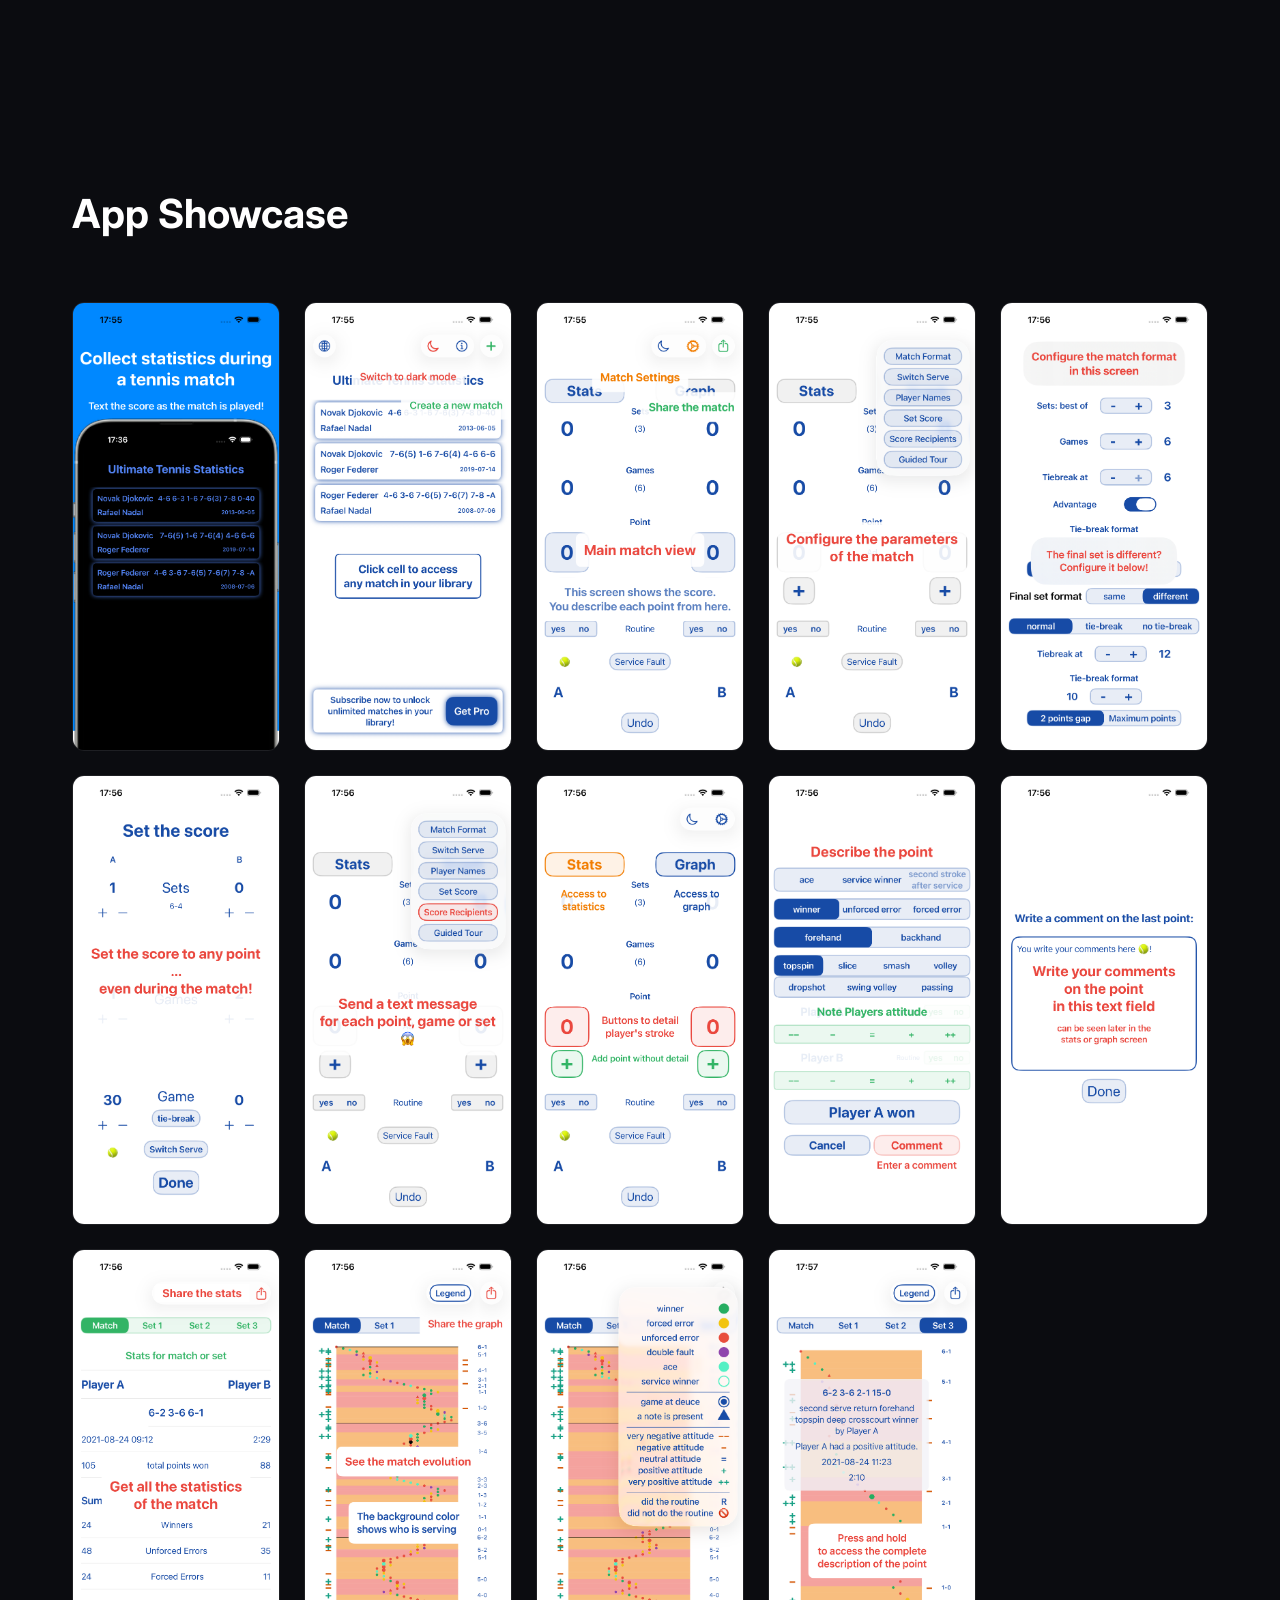
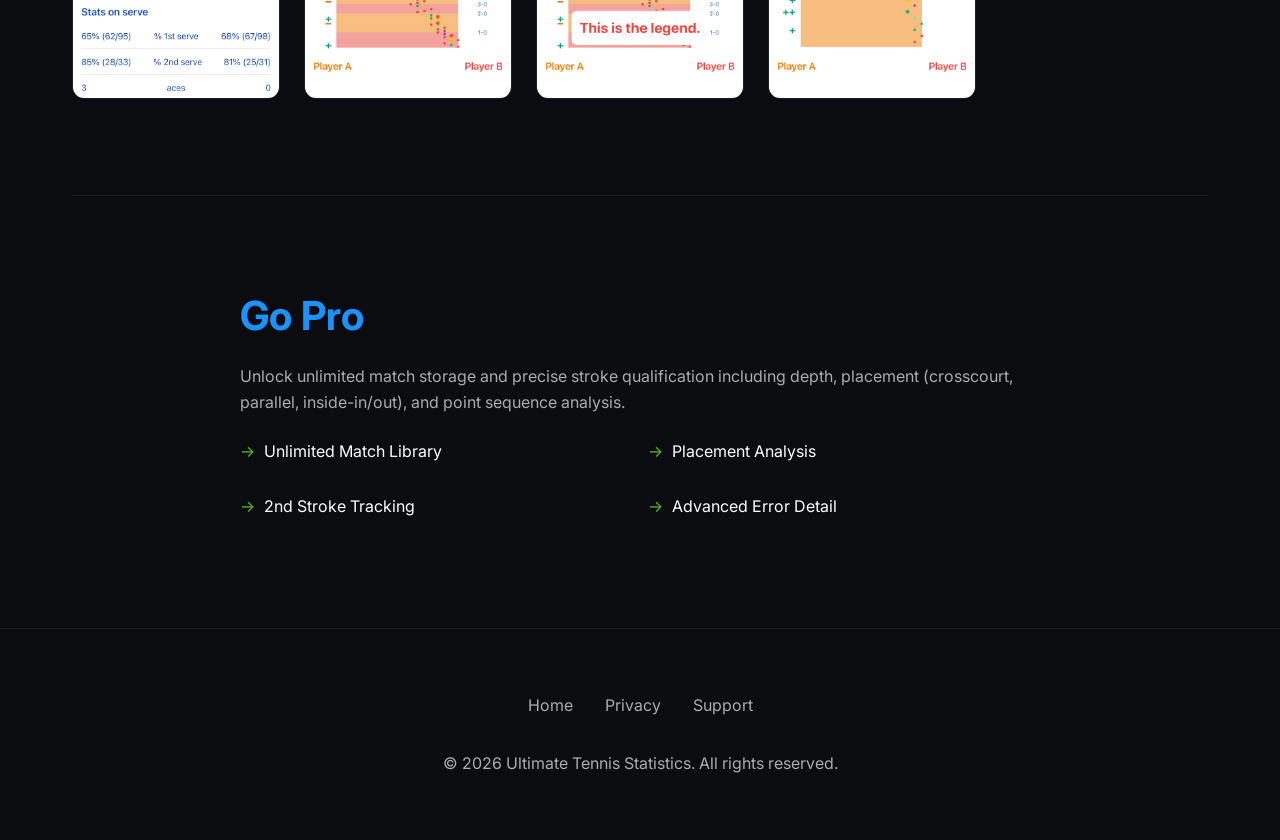
==== commit f51b9a11: "On precise certaines informations." ====
--- a/homepage.html
+++ b/homepage.html
@@ -139,14 +139,16 @@
                 <button id="lang-toggle-btn" class="lang-toggle">
                     Français
                 </button>
-                <a href="https://apps.apple.com/us/app/ultimate-tennis-statistics/id1500516703">
-                  <span class="lang-en">
+                <span class="lang-en">
+                  <a href="https://apps.apple.com/us/app/ultimate-tennis-statistics/id1500516703">
 		    <img src="images/Download_on_the_App_Store_Badge_US-UK_RGB_blk_092917.svg" alt="Download on App Store" class="app-store-badge">
-		  </span>
-		  <span class="lang-fr">
+                  </a>
+		</span>
+		<span class="lang-fr">
+                  <a href="https://apps.apple.com/fr/app/ultimate-tennis-statistics/id1500516703">
 		    <img src="images/Download_on_the_App_Store_Badge_FR_RGB_blk_100517.svg" alt="Download on App Store" class="app-store-badge">
-		  </span>
-                </a>
+                  </a>
+		</span>
             </nav>
         </div>
     </header>
@@ -163,14 +165,16 @@
                 <span class="lang-fr">L'application la plus complète pour collecter des statistiques de matchs de tennis. Rejoignez les joueurs qui utilisent les données pour dominer le court.</span>
             </p>
             <div style="display: flex; justify-content: center; gap: 1.5rem; flex-wrap: wrap;">
-              <a href="https://apps.apple.com/us/app/ultimate-tennis-statistics/id1500516703">
-<span class="lang-en">
-		    <img src="images/Download_on_the_App_Store_Badge_US-UK_RGB_blk_092917.svg" alt="Download on App Store" class="app-store-badge">
-		  </span>
-		  <span class="lang-fr">
-		    <img src="images/Download_on_the_App_Store_Badge_FR_RGB_blk_100517.svg" alt="Download on App Store" class="app-store-badge">
-		  </span>
+              <span class="lang-en">
+                <a href="https://apps.apple.com/us/app/ultimate-tennis-statistics/id1500516703">
+		  <img src="images/Download_on_the_App_Store_Badge_US-UK_RGB_blk_092917.svg" alt="Download on App Store" class="app-store-badge">
                 </a>
+	      </span>
+	      <span class="lang-fr">
+                <a href="https://apps.apple.com/fr/app/ultimate-tennis-statistics/id1500516703">
+		  <img src="images/Download_on_the_App_Store_Badge_FR_RGB_blk_100517.svg" alt="Download on App Store" class="app-store-badge">
+                </a>
+	      </span>
             </div>
         </section>
 
@@ -226,8 +230,8 @@
                             <span class="lang-fr">Score calculé automatiquement</span>
                         </li>
                         <li>
-                            <span class="lang-en">Share score via text as you play</span>
-                            <span class="lang-fr">Partagez le score par SMS pendant que vous jouez</span>
+                            <span class="lang-en">Share score via text as you watch the match</span>
+                            <span class="lang-fr">Partagez le score par SMS pendant que vous suivez le match</span>
                         </li>
                         <li>
                             <span class="lang-en">Updates at points, games, or sets</span>
@@ -254,12 +258,12 @@
                             <span class="lang-fr">Analyses détaillées set par set</span>
                         </li>
                         <li>
-                            <span class="lang-en">Pressure point stats (30-30, 40-40)</span>
-                            <span class="lang-fr">Stats sur les points sous pression (30-30, 40-40)</span>
-                        </li>
-                        <li>
-                            <span class="lang-en">Export as Image or CSV for sharing</span>
-                            <span class="lang-fr">Exportez en image ou CSV pour partager</span>
+                            <span class="lang-en">Pressure point stats (30-30, 40-40 and 15-30)</span>
+                            <span class="lang-fr">Stats sur les points sous pression (30-30, 40-40 et 15-30)</span>
+                        </li>
+                        <li>
+                            <span class="lang-en">Export stats as PDF or CSV for sharing</span>
+                            <span class="lang-fr">Exportez les statistiques en PDF ou CSV pour partager</span>
                         </li>
                     </ul>
                 </div>
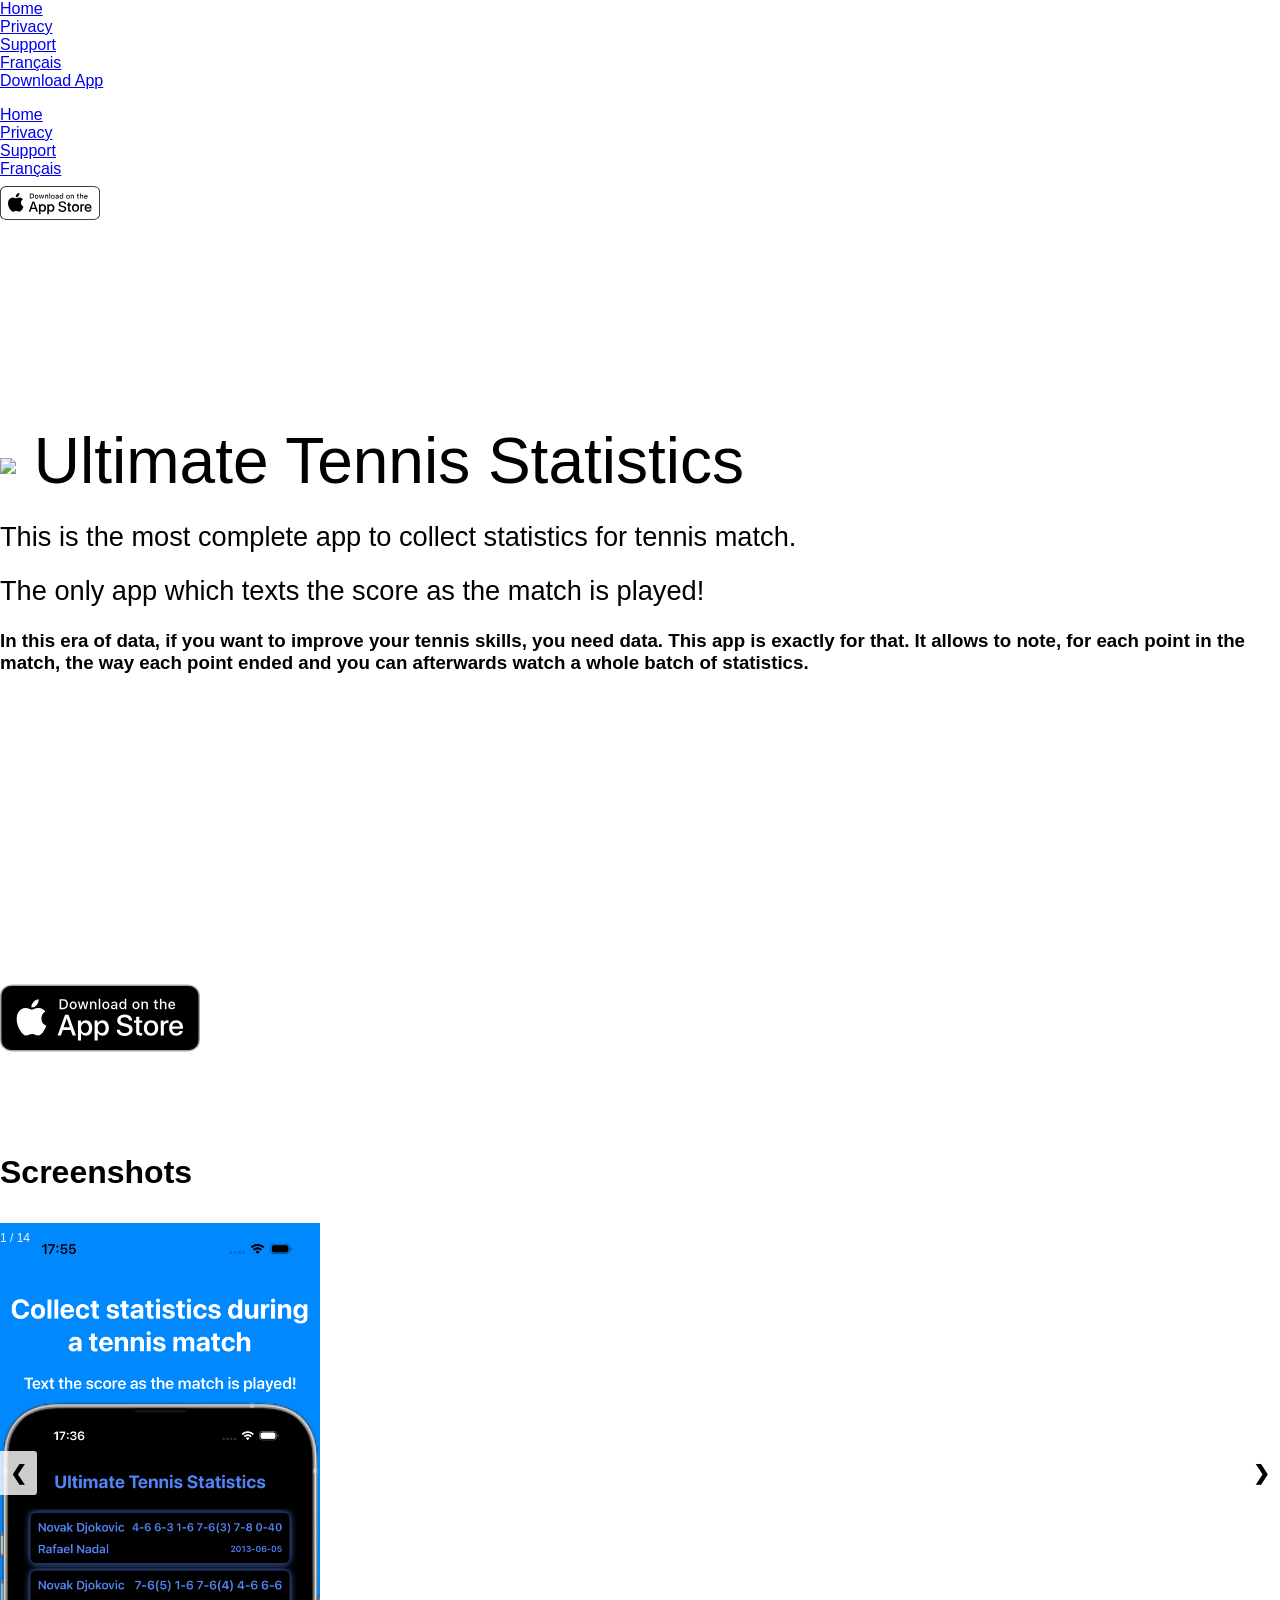
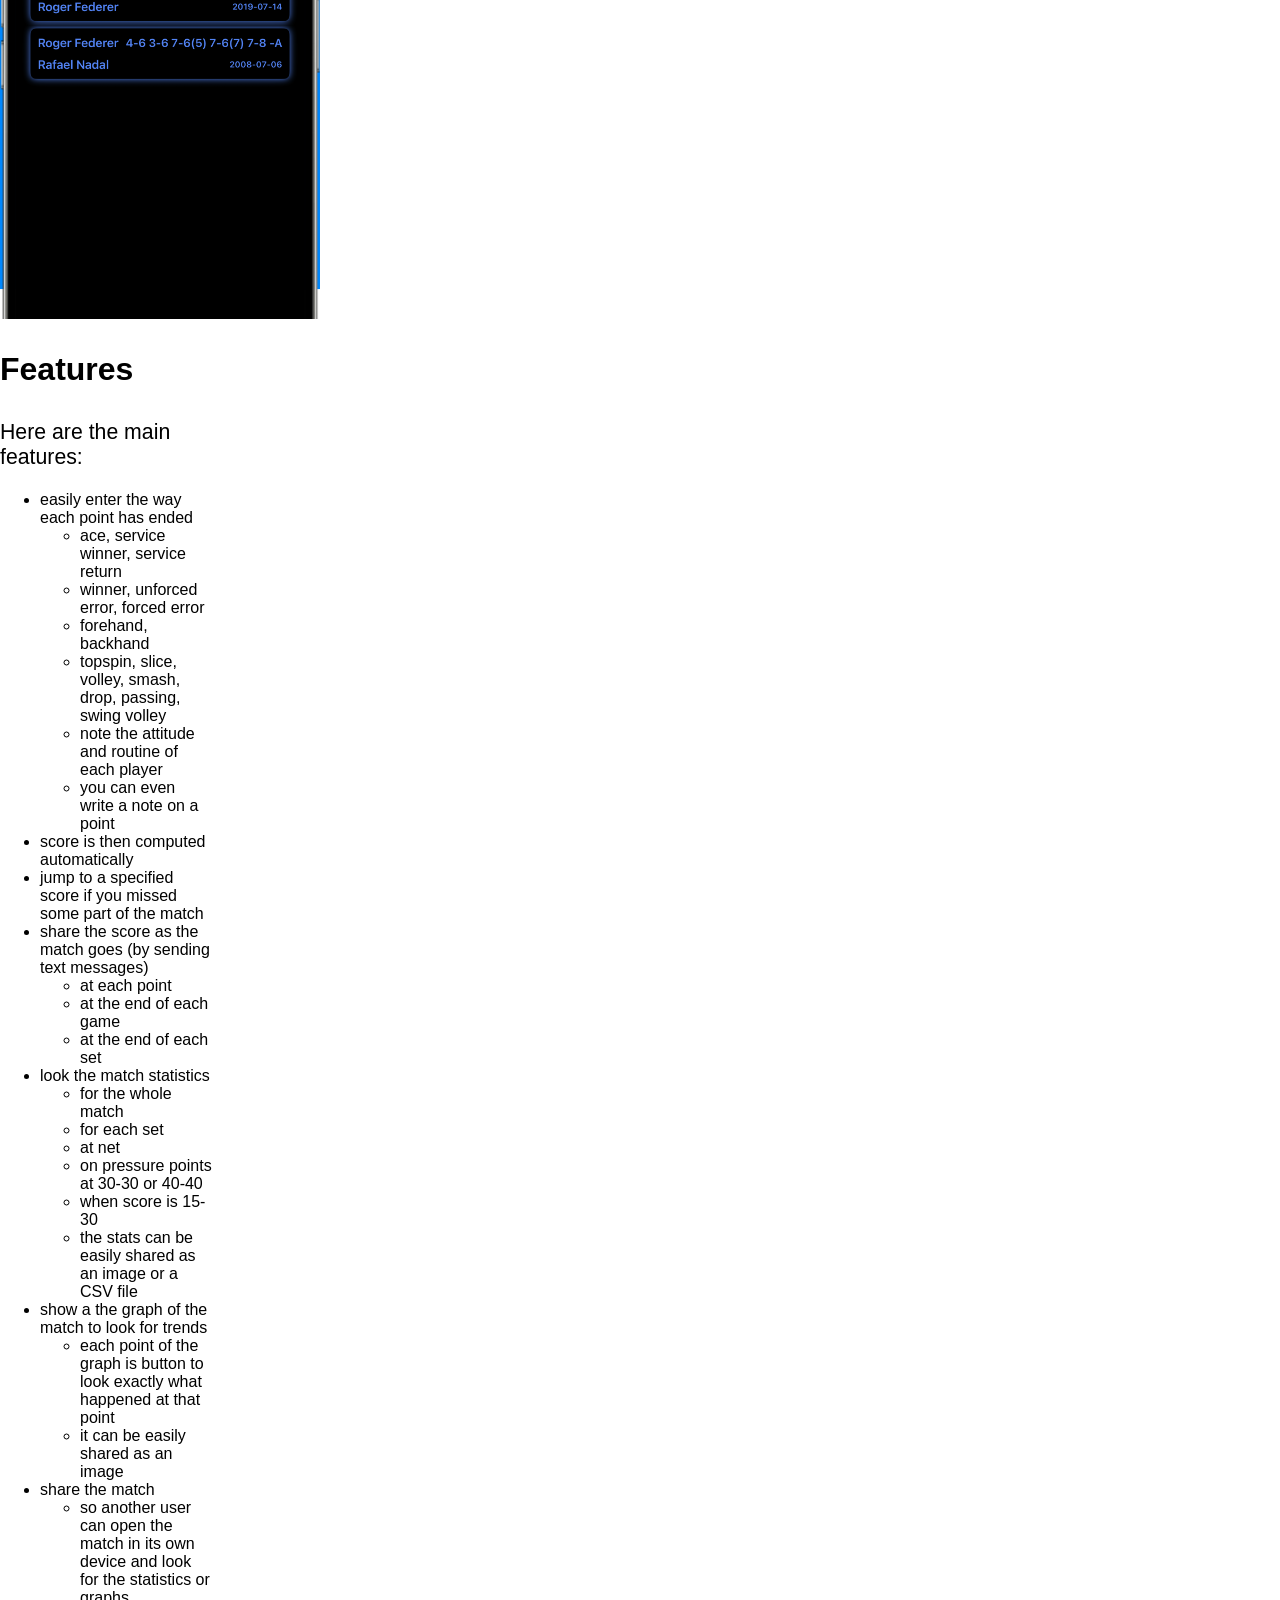
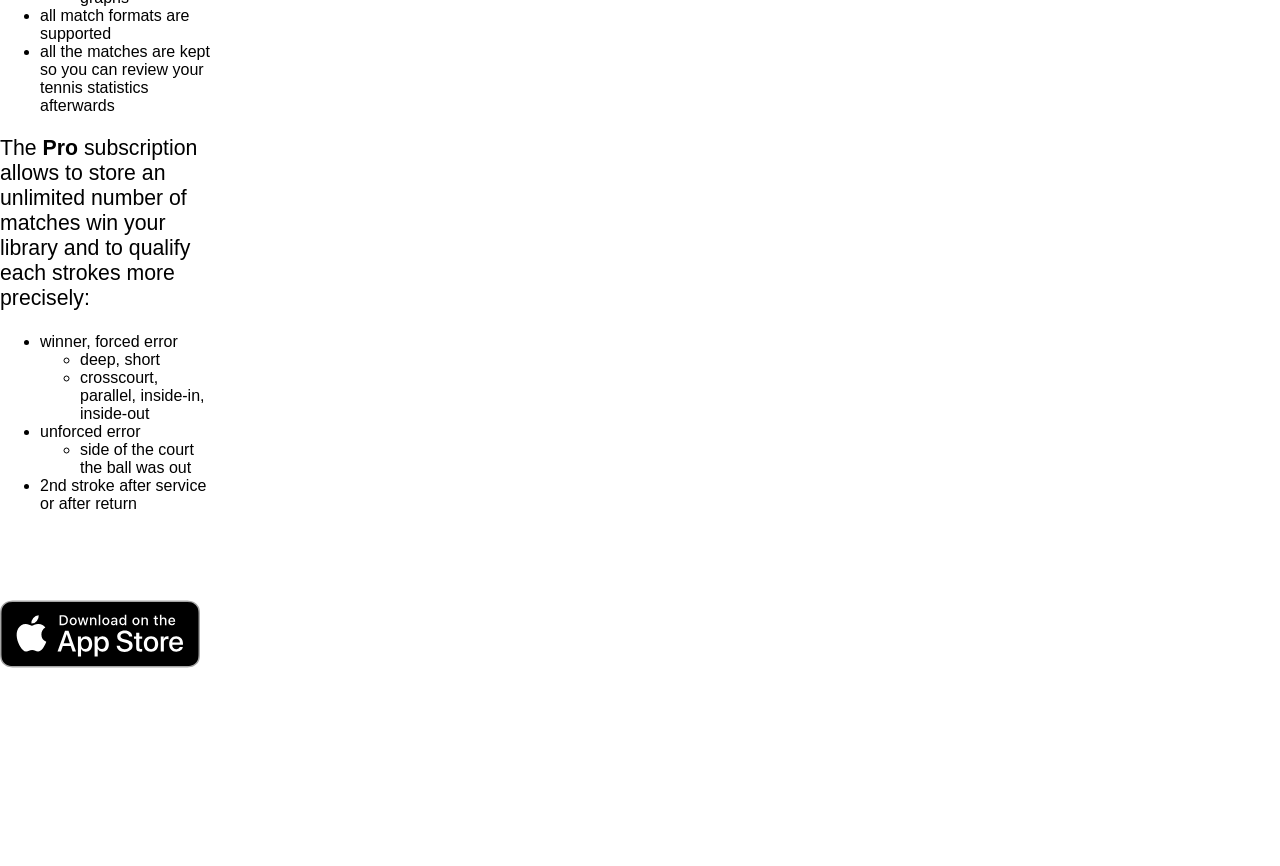
==== commit 71aabc37: "Issue #13: Traduction en francais effectee par Gemini 3.8 Flash (High) Le prompt etait le suivant:  " ====
--- a/homepage.html
+++ b/homepage.html
@@ -1,383 +1,970 @@
 <!DOCTYPE html>
-<html lang="en">
+<html>
+
 <head>
-    <meta charset="UTF-8">
-    <meta name="viewport" content="width=device-width, initial-scale=1.0">
-    <title>Ultimate Tennis Statistics | The Most Complete Tennis Tracking App</title>
-    <link rel="stylesheet" href="styles/main.css">
-    <link rel="preconnect" href="https://fonts.googleapis.com">
-    <link rel="preconnect" href="https://fonts.gstatic.com" crossorigin>
-    <link href="https://fonts.googleapis.com/css2?family=Inter:wght@400;600;700;800&display=swap" rel="stylesheet">
-    <script src="styles/i18n.js"></script>
-    <script
-        src="https://cdn.telemetrydeck.com/websdk/telemetrydeck.min.js"
-        data-app-id="93DED850-BEDE-49A2-ADA7-52F1E526FF4A">
-    </script>
-    <style>
-        /* Specific page styles for layout */
-        .hero {
-            padding: 10rem 0 6rem;
-            text-align: center;
-            background: radial-gradient(circle at center, rgba(26, 147, 254, 0.1) 0%, transparent 70%);
-        }
-
-        .hero-logo {
-            width: 120px;
-            margin: 0 auto 2rem;
-            filter: drop-shadow(0 0 20px rgba(26, 147, 254, 0.4));
-        }
-
-        .hero h1 {
-            margin-bottom: 1.5rem;
-            letter-spacing: -0.02em;
-        }
-
-        .hero p {
-            font-size: 1.25rem;
-            color: var(--text-secondary);
-            max-width: 800px;
-            margin: 0 auto 2.5rem;
-        }
-
-        .features-grid {
-            display: grid;
-            grid-template-columns: repeat(auto-fit, minmax(300px, 1fr));
-            gap: 2rem;
-            margin-top: 4rem;
-        }
-
-        .screenshot-grid {
-            display: grid;
-            grid-template-columns: repeat(auto-fit, minmax(200px, 1fr));
-            gap: 1.5rem;
-            margin-top: 4rem;
-        }
-
-        .screenshot-item {
-            border-radius: var(--radius-lg);
-            overflow: hidden;
-            border: 1px solid var(--border-main);
-            transition: transform 0.3s ease;
-            cursor: pointer;
-        }
-
-        .screenshot-item:hover {
-            transform: scale(1.02);
-            border-color: var(--primary);
-        }
-
-        .value-prop {
-            background: var(--bg-card);
-            padding: 4rem;
-            border-radius: var(--radius-lg);
-            border: 1px solid var(--border-main);
-            text-align: center;
-            margin: 6rem 0;
-        }
-
-        .feature-list {
-            text-align: left;
-            margin-top: 1.5rem;
-        }
-
-        .feature-list li {
-            margin-bottom: 0.8rem;
-            padding-left: 1.5rem;
-            position: relative;
-        }
-
-        .feature-list li::before {
-            content: "→";
-            position: absolute;
-            left: 0;
-            color: var(--accent);
-        }
-
-        footer {
-            border-top: 1px solid var(--border-main);
-            padding: 4rem 0;
-            text-align: center;
-            color: var(--text-secondary);
-        }
-
-        .footer-links {
-            display: flex;
-            justify-content: center;
-            gap: 2rem;
-            margin-bottom: 2rem;
-        }
-
-        /* Modal Simple Implementation */
-        #modal {
-            display: none;
-            position: fixed;
-            inset: 0;
-            background: rgba(0,0,0,0.9);
-            z-index: 2000;
-            padding: 2rem;
-            justify-content: center;
-            align-items: center;
-        }
-        #modal img {
-            max-height: 90vh;
-            border-radius: var(--radius-lg);
-        }
-    </style>
+  <script
+    src="https://cdn.telemetrydeck.com/websdk/telemetrydeck.min.js"
+    data-app-id="93DED850-BEDE-49A2-ADA7-52F1E526FF4A">
+  </script>
+
+  <!-- Standard Meta -->
+  <meta charset="utf-8" />
+  <meta http-equiv="X-UA-Compatible" content="IE=edge,chrome=1" />
+  <meta name="viewport" content="width=device-width, initial-scale=1.0, maximum-scale=1.0">
+
+  <!-- Site Properties -->
+  <title>Ultimate Tennis Statistics</title>
+
+  <link rel="stylesheet" href="https://cdnjs.cloudflare.com/ajax/libs/semantic-ui/2.2.13/semantic.min.css">
+  <link rel="stylesheet" href="styles/i18n.css">
+  <script src="styles/i18n.js"></script>
+  <script src="https://ajax.googleapis.com/ajax/libs/jquery/2.2.4/jquery.min.js"></script>
+  <script src="https://cdnjs.cloudflare.com/ajax/libs/semantic-ui/2.2.13/components/visibility.js"></script>
+  <script src="https://cdnjs.cloudflare.com/ajax/libs/semantic-ui/2.2.13/components/sidebar.js"></script>
+  <script src="https://cdnjs.cloudflare.com/ajax/libs/semantic-ui/2.2.13/components/transition.js"></script>
+
+  <style type="text/css">
+    .hidden.menu {
+      display: none;
+    }
+
+    .masthead.segment {
+      min-height: 700px;
+      padding: 1em 0em;
+    }
+
+    .masthead .logo.item img {
+      margin-right: 1em;
+    }
+
+    .masthead .ui.menu .ui.button {
+      margin-left: 0.5em;
+    }
+
+    .masthead h1.ui.header {
+      margin-top: 3em;
+      margin-bottom: 0em;
+      font-size: 4em;
+      font-weight: normal;
+    }
+
+    .masthead h2 {
+      font-size: 1.7em;
+      font-weight: normal;
+    }
+
+    .ui.vertical.stripe {
+      padding: 8em 0em;
+    }
+
+    .ui.vertical.stripe h3 {
+      font-size: 2em;
+    }
+
+    .ui.vertical.stripe .button+h3,
+    .ui.vertical.stripe p+h3 {
+      margin-top: 3em;
+    }
+
+    .ui.vertical.stripe .floated.image {
+      clear: both;
+    }
+
+    .ui.vertical.stripe p {
+      font-size: 1.33em;
+    }
+
+    .ui.vertical.stripe .horizontal.divider {
+      margin: 3em 0em;
+    }
+
+    .quote.stripe.segment {
+      padding: 0em;
+    }
+
+    .quote.stripe.segment .grid .column {
+      padding-top: 5em;
+      padding-bottom: 5em;
+    }
+
+    .footer.segment {
+      padding: 5em 0em;
+    }
+
+    .secondary.pointing.menu .toc.item {
+      display: none;
+    }
+
+    @media only screen and (max-width: 700px) {
+      .ui.fixed.menu {
+        display: none !important;
+      }
+
+      .secondary.pointing.menu .item,
+      .secondary.pointing.menu .menu {
+        display: none;
+      }
+
+      .secondary.pointing.menu .toc.item {
+        display: block;
+      }
+
+      .masthead.segment {
+        min-height: 350px;
+      }
+
+      .masthead h1.ui.header {
+        font-size: 2em;
+        margin-top: 1.5em;
+      }
+
+      .masthead h2 {
+        margin-top: 0.5em;
+        font-size: 1.5em;
+      }
+    }
+  </style>
+
+
+  <script>
+    $(document)
+      .ready(function () {
+
+        // fix menu when passed
+        $('.masthead')
+          .visibility({
+            once: false,
+            onBottomPassed: function () {
+              $('.fixed.menu').transition('fade in');
+            },
+            onBottomPassedReverse: function () {
+              $('.fixed.menu').transition('fade out');
+            }
+          })
+          ;
+
+        // create sidebar and attach to menu open
+        $('.ui.sidebar')
+          .sidebar('attach events', '.toc.item')
+          ;
+
+      })
+      ;
+  </script>
 </head>
+
+<style>
+  body {
+    font-family: Arial;
+    margin: 0;
+  }
+
+  * {
+    box-sizing: border-box;
+  }
+
+  img {
+    vertical-align: middle;
+  }
+
+  /* Position the image container (needed to position the left and right arrows) */
+  .container {
+    position: relative;
+  }
+
+  /* Hide the images by default */
+  .mySlides {
+    display: none;
+  }
+
+  /* Add a pointer when hovering over the thumbnail images */
+  .cursor {
+    cursor: pointer;
+  }
+
+  /* Next & previous buttons */
+  .prev,
+  .next {
+    cursor: pointer;
+    position: absolute;
+    top: 40%;
+    width: auto;
+    padding: 10px;
+    margin-top: -50px;
+    color: black;
+    background-color: rgba(255, 255, 255, 0.8);
+    font-weight: bold;
+    font-size: 20px;
+    border-radius: 0 3px 3px 0;
+    user-select: none;
+    -webkit-user-select: none;
+  }
+
+  /* Position the "previous button" to the left */
+  .prev {
+    left: 0;
+  }
+
+  /* Position the "next button" to the right */
+  .next {
+    right: 0;
+    border-radius: 3px 0 0 3px;
+  }
+
+  /* On hover, add a black background color with a little bit see-through */
+  .prev:hover,
+  .next:hover {
+    background-color: rgba(255, 255, 255, 0.8);
+  }
+
+  /* Number text (1/3 etc) */
+  .numbertext {
+    color: #f2f2f2;
+    font-size: 12px;
+    padding: 8px 0px;
+    position: absolute;
+    top: 0;
+  }
+
+  /* Container for image text */
+  .caption-container {
+    text-align: center;
+    background-color: #222;
+    padding: 2px 16px;
+    color: white;
+  }
+
+  .row:after {
+    content: "";
+    display: table;
+    clear: both;
+  }
+
+  /* Six columns side by side */
+  .column {
+    float: left;
+    width: 16.66%;
+  }
+
+  /* Add a transparency effect for thumnbail images */
+  .demo {
+    opacity: 0.6;
+  }
+
+  .active,
+  .demo:hover {
+    opacity: 1;
+  }
+</style>
+
+<style>
+  /* https://www.w3schools.com/howto/tryit.asp?filename=tryhow_css_js_lightbox */
+
+  /* The Modal (background) */
+  .modal {
+    display: none;
+    position: fixed;
+    z-index: 1;
+    padding-top: 100px;
+    left: 0;
+    top: 0;
+    width: 100%;
+    height: 100%;
+    overflow: auto;
+    background-color: black;
+  }
+
+  /* Modal Content */
+  .modal-content {
+    position: relative;
+    /* background-color: #fefefe; */
+    background-color: black;
+    margin: auto;
+    padding: 0;
+    width: 90%;
+    max-width: 1200px;
+  }
+
+  /* The Close Button */
+  .close {
+    color: black;
+    position: absolute;
+    padding: 5px;
+    top: 25%;
+    right: 0px;
+    font-size: 35px;
+    font-weight: bold;
+    background-color: white;
+  }
+
+  .close:hover,
+  .close:focus {
+    color: #999;
+    text-decoration: none;
+    cursor: pointer;
+  }
+
+  .mySlidesHover {
+    margin: 0;
+    padding: 0;
+    height: 100%;
+  }
+
+  .imgHover {
+    max-width: 100%;
+    max-height: 80vh;
+    margin: auto;
+    width: auto;
+  }
+
+  img.hover-shadow {
+    transition: 0.3s;
+  }
+
+  .hover-shadow:hover {
+    box-shadow: 0 4px 8px 0 rgba(0, 0, 0, 0.2), 0 6px 20px 0 rgba(0, 0, 0, 0.19);
+  }
+</style>
+
 <body>
 
-    <header class="glass-header">
-        <div class="container" style="display: flex; justify-content: space-between; align-items: center;">
-            <a href="index.html" style="display: flex; align-items: center; gap: 1rem; font-weight: 800; font-size: 1.2rem;">
-                <img src="images/uts-tennisball-sigma.png" alt="Logo" style="width: 32px;">
-                Ultimate Tennis Statistics
+  <!-- Following Menu -->
+  <div class="ui large top fixed hidden menu">
+    <div class="ui container">
+      <div class="active item">
+        <a href="homepage.html"><span class="lang-en">Home</span><span class="lang-fr">Accueil</span></a>
+      </div>
+      <div class="item">
+        <a href="privacy.html"><span class="lang-en">Privacy</span><span class="lang-fr">Confidentialité</span></a>
+      </div>
+      <div class="item">
+        <a href="support.html"><span class="lang-en">Support</span><span class="lang-fr">Support</span></a>
+      </div>
+      <div class="right menu">
+        <div class="item">
+          <a href="javascript:void(0)" onclick="toggleLanguage()" class="lang-toggle-btn">
+            <span class="lang-en">Français</span><span class="lang-fr">English</span>
+          </a>
+        </div>
+        <div class="item">
+          <a href="https://apps.apple.com/us/app/ultimate-tennis-statistics/id1500516703" class="ui image lang-en">
+            <svg width="100" height="50">
+              <image xlink:href="images/Download_on_the_App_Store_Badge_US-UK_RGB_wht_092917.svg" x="0" y="0" width="100%"
+                height="100%"></image>
+            </svg>
+          </a>
+          <a href="https://apps.apple.com/fr/app/ultimate-tennis-statistics/id1500516703" class="ui image lang-fr">
+            <svg width="100" height="50">
+              <image xlink:href="images/Download_on_the_App_Store_Badge_FR_RGB_wht_100217.svg" x="0" y="0" width="100%"
+                height="100%"></image>
+            </svg>
+          </a>
+        </div>
+      </div>
+    </div>
+  </div>
+
+  <!-- Sidebar Menu -->
+  <div class="ui vertical inverted sidebar menu">
+    <div class="active item">
+      <a href="homepage.html"><span class="lang-en">Home</span><span class="lang-fr">Accueil</span></a>
+    </div>
+    <div class="item">
+      <a href="privacy.html"><span class="lang-en">Privacy</span><span class="lang-fr">Confidentialité</span></a>
+    </div>
+    <div class="item">
+      <a href="support.html"><span class="lang-en">Support</span><span class="lang-fr">Support</span></a>
+    </div>
+    <div class="item">
+      <a href="javascript:void(0)" onclick="toggleLanguage()" class="lang-toggle-btn">
+        <span class="lang-en">Français</span><span class="lang-fr">English</span>
+      </a>
+    </div>
+    <div class="item">
+      <a href="https://apps.apple.com/us/app/ultimate-tennis-statistics/id1500516703" class="lang-en">Download App</a>
+      <a href="https://apps.apple.com/fr/app/ultimate-tennis-statistics/id1500516703" class="lang-fr">Télécharger l'app</a>
+    </div>
+  </div>
+
+
+  <!-- Page Contents -->
+  <div class="pusher">
+    <div class="ui inverted vertical masthead center aligned segment">
+      <div class="ui container">
+        <div class="ui large secondary inverted pointing menu">
+          <a class="toc item">
+            <i class="sidebar icon"></i>
+          </a>
+          <div class="active item">
+            <a href="homepage.html"><span class="lang-en">Home</span><span class="lang-fr">Accueil</span></a>
+          </div>
+          <div class="item">
+            <a href="privacy.html"><span class="lang-en">Privacy</span><span class="lang-fr">Confidentialité</span></a>
+          </div>
+          <div class="item">
+            <a href="support.html"><span class="lang-en">Support</span><span class="lang-fr">Support</span></a>
+          </div>
+          <div class="right menu">
+            <div class="item">
+              <a href="javascript:void(0)" onclick="toggleLanguage()" class="lang-toggle-btn">
+                <span class="lang-en">Français</span><span class="lang-fr">English</span>
+              </a>
+            </div>
+            <div class="item">
+              <a href="https://apps.apple.com/us/app/ultimate-tennis-statistics/id1500516703" class="ui image lang-en">
+                <svg width="100" height="50">
+                  <image xlink:href="images/Download_on_the_App_Store_Badge_US-UK_RGB_wht_092917.svg" x="0" y="0"
+                    width="100%" height="100%"></image>
+                </svg>
+              </a>
+              <a href="https://apps.apple.com/fr/app/ultimate-tennis-statistics/id1500516703" class="ui image lang-fr">
+                <svg width="100" height="50">
+                  <image xlink:href="images/Download_on_the_App_Store_Badge_FR_RGB_wht_100217.svg" x="0" y="0"
+                    width="100%" height="100%"></image>
+                </svg>
+              </a>
+            </div>
+          </div>
+        </div>
+      </div>
+
+      <div class="ui text container">
+        <h1 class="ui yellow inverted header">
+          <div class="content">
+            <img class="ui centered rounded small image" src="images/uts-tennisball-sigma.png">
+            Ultimate Tennis Statistics
+          </div>
+        </h1>
+        <h2>
+          <span class="lang-en">This is the most complete app to collect statistics for tennis match.</span>
+          <span class="lang-fr">C'est l'application la plus complète pour collecter des statistiques pour un match de tennis.</span>
+        </h2>
+        <h2>
+          <span class="lang-en">The only app which texts the score as the match is played!</span>
+          <span class="lang-fr">La seule application qui envoie le score par texto au fur et à mesure que le match est joué !</span>
+        </h2>
+        <h3>
+          <span class="lang-en">
+            In this era of data, if you want to improve your tennis skills, you need data. This app is exactly for that.
+            It allows to note, for each point in the match, the way each point ended and you can afterwards watch a whole
+            batch of statistics.
+          </span>
+          <span class="lang-fr">
+            En cette ère des données, si vous voulez améliorer vos compétences au tennis, vous avez besoin de données. Cette application est exactement pour cela.
+            Elle permet de noter, pour chaque point du match, la façon dont chaque point s'est terminé et vous pouvez ensuite regarder tout un
+            ensemble de statistiques.
+          </span>
+        </h3>
+      </div>
+    </div>
+
+    <div class="ui vertical stripe segment">
+      <div class="ui centered aligned stackable grid container">
+        <div class="row">
+          <div class="center aligned column">
+            <a href="https://apps.apple.com/us/app/ultimate-tennis-statistics/id1500516703" class="ui Huge image lang-en">
+              <svg width="200" height="200">
+                <image xlink:href="images/Download_on_the_App_Store_Badge_US-UK_RGB_blk_092917.svg" x="0" y="0"
+                  width="100%" height="100%"></image>
+              </svg>
             </a>
-            <nav class="nav-links">
-                <a href="index.html"><span class="lang-en">Home</span><span class="lang-fr">Accueil</span></a>
-                <a href="privacy.html"><span class="lang-en">Privacy</span><span class="lang-fr">Confidentialité</span></a>
-                <a href="support.html"><span class="lang-en">Support</span><span class="lang-fr">Support</span></a>
-                <button id="lang-toggle-btn" class="lang-toggle">
-                    Français
-                </button>
-                <span class="lang-en">
-                  <a href="https://apps.apple.com/us/app/ultimate-tennis-statistics/id1500516703">
-		    <img src="images/Download_on_the_App_Store_Badge_US-UK_RGB_blk_092917.svg" alt="Download on App Store" class="app-store-badge">
-                  </a>
-		</span>
-		<span class="lang-fr">
-                  <a href="https://apps.apple.com/fr/app/ultimate-tennis-statistics/id1500516703">
-		    <img src="images/Download_on_the_App_Store_Badge_FR_RGB_blk_100517.svg" alt="Download on App Store" class="app-store-badge">
-                  </a>
-		</span>
-            </nav>
-        </div>
-    </header>
-
-    <main class="container">
-        <section class="hero">
-            <img src="images/uts-tennisball-sigma.png" alt="Ultimate Tennis Statistics" class="hero-logo">
-            <h1>
-                <span class="lang-en">The <span class="text-gradient">Ultimate</span> Tennis Experience</span>
-                <span class="lang-fr">L'expérience de tennis <span class="text-gradient">ultime</span></span>
-            </h1>
+            <a href="https://apps.apple.com/fr/app/ultimate-tennis-statistics/id1500516703" class="ui Huge image lang-fr">
+              <svg width="200" height="200">
+                <image xlink:href="images/Download_on_the_App_Store_Badge_FR_RGB_blk_100517.svg" x="0" y="0"
+                  width="100%" height="100%"></image>
+              </svg>
+            </a>
+          </div>
+        </div>
+
+        <div class="row">
+          <h3 class="ui header">
+            <span class="lang-en">Screenshots</span>
+            <span class="lang-fr">Captures d'écran</span>
+          </h3>
+
+          <div class="container">
+            <div class="mySlides">
+              <div class="numbertext">1 / 14</div>
+              <img src="images/screenshots-en/appstore.png" style="width:25%" onclick="openModal();currentSlideHover(1)"
+                class="hover-shadow cursor" data-localized>
+            </div>
+
+            <div class="mySlides">
+              <div class="numbertext">2 / 14</div>
+              <img src="images/screenshots-en/main.png" style="width:25%" onclick="openModal();currentSlideHover(2)"
+                class="hover-shadow cursor" data-localized>
+            </div>
+
+            <div class="mySlides">
+              <div class="numbertext">3 / 14</div>
+              <img src="images/screenshots-en/match.png" style="width:25%" onclick="openModal();currentSlideHover(3)"
+                class="hover-shadow cursor" data-localized>
+            </div>
+
+            <div class="mySlides">
+              <div class="numbertext">4 / 14</div>
+              <img src="images/screenshots-en/match_with_settings.png" style="width:25%"
+                onclick="openModal();currentSlideHover(4)" class="hover-shadow cursor" data-localized>
+            </div>
+
+            <div class="mySlides">
+              <div class="numbertext">5 / 14</div>
+              <img src="images/screenshots-en/format.png" style="width:25%" onclick="openModal();currentSlideHover(5)"
+                class="hover-shadow cursor" data-localized>
+            </div>
+
+            <div class="mySlides">
+              <div class="numbertext">6 / 14</div>
+              <img src="images/screenshots-en/setScore.png" style="width:25%" onclick="openModal();currentSlideHover(6)"
+                class="hover-shadow cursor" data-localized>
+            </div>
+
+            <div class="mySlides">
+              <div class="numbertext">7 / 14</div>
+              <img src="images/screenshots-en/score_recipients.png" style="width:25%"
+                onclick="openModal();currentSlideHover(7)" class="hover-shadow cursor" data-localized>
+            </div>
+
+            <div class="mySlides">
+              <div class="numbertext">8 / 14</div>
+              <img src="images/screenshots-en/match_strokes.png" style="width:25%"
+                onclick="openModal();currentSlideHover(8)" class="hover-shadow cursor" data-localized>
+            </div>
+
+            <div class="mySlides">
+              <div class="numbertext">9 / 14</div>
+              <img src="images/screenshots-en/stroke.png" style="width:25%"
+                onclick="openModal();currentSlideHover(9)" class="hover-shadow cursor" data-localized>
+            </div>
+
+            <div class="mySlides">
+              <div class="numbertext">10 / 14</div>
+              <img src="images/screenshots-en/comment.png" style="width:25%" onclick="openModal();currentSlideHover(10)"
+                class="hover-shadow cursor" data-localized>
+            </div>
+
+            <div class="mySlides">
+              <div class="numbertext">11 / 14</div>
+              <img src="images/screenshots-en/stats.png" style="width:25%" onclick="openModal();currentSlideHover(11)"
+                class="hover-shadow cursor" data-localized>
+            </div>
+
+            <div class="mySlides">
+              <div class="numbertext">12 / 14</div>
+              <img src="images/screenshots-en/graph.png" style="width:25%" onclick="openModal();currentSlideHover(12)"
+                class="hover-shadow cursor" data-localized>
+            </div>
+
+            <div class="mySlides">
+              <div class="numbertext">13 / 14</div>
+              <img src="images/screenshots-en/graph_legend.png" style="width:25%"
+                onclick="openModal();currentSlideHover(13)" class="hover-shadow cursor" data-localized>
+            </div>
+
+            <div class="mySlides">
+              <div class="numbertext">14 / 14</div>
+              <img src="images/screenshots-en/graph_point_description.png" style="width:25%"
+                onclick="openModal();currentSlideHover(14)" class="hover-shadow cursor" data-localized>
+            </div>
+
+            <a class="prev" onclick="plusSlides(-1)">❮</a>
+            <a class="next" onclick="plusSlides(1)">❯</a>
+          </div>
+
+          <script>
+            var slideIndex = 1;
+            showSlides(slideIndex);
+
+            function plusSlides(n) {
+              showSlides(slideIndex += n);
+            }
+
+            function currentSlide(n) {
+              showSlides(slideIndex = n);
+            }
+
+            function showSlides(n) {
+              var i;
+              var slides = document.getElementsByClassName("mySlides");
+              if (n > slides.length) { slideIndex = 1 }
+              if (n < 1) { slideIndex = slides.length }
+              for (i = 0; i < slides.length; i++) {
+                slides[i].style.display = "none";
+              }
+              slides[slideIndex - 1].style.display = "block";
+            }
+          </script>
+
+          <div id="myModal" class="modal">
+            <div class="modal-content">
+
+              <div class="mySlidesHover">
+                <div class="numbertext">1 / 14</div>
+                <img class="imgHover" src="images/screenshots-en/appstore.png" data-localized>
+              </div>
+
+              <div class="mySlidesHover">
+                <div class="numbertext">2 / 14</div>
+                <img class="imgHover" src="images/screenshots-en/main.png" data-localized>
+              </div>
+
+              <div class="mySlidesHover">
+                <div class="numbertext">3 / 14</div>
+                <img class="imgHover" src="images/screenshots-en/match.png" data-localized>
+              </div>
+
+              <div class="mySlidesHover">
+                <div class="numbertext">4 / 14</div>
+                <img class="imgHover" src="images/screenshots-en/match_with_settings.png" data-localized>
+              </div>
+
+              <div class="mySlidesHover">
+                <div class="numbertext">5 / 14</div>
+                <img class="imgHover" src="images/screenshots-en/format.png" data-localized>
+              </div>
+
+              <div class="mySlidesHover">
+                <div class="numbertext">6 / 14</div>
+                <img class="imgHover" src="images/screenshots-en/setScore.png" data-localized>
+              </div>
+
+              <div class="mySlidesHover">
+                <div class="numbertext">7 / 14</div>
+                <img class="imgHover" src="images/screenshots-en/score_recipients.png" data-localized>
+              </div>
+
+              <div class="mySlidesHover">
+                <div class="numbertext">8 / 14</div>
+                <img class="imgHover" src="images/screenshots-en/match_strokes.png" data-localized>
+              </div>
+
+              <div class="mySlidesHover">
+                <div class="numbertext">9 / 14</div>
+                <img class="imgHover" src="images/screenshots-en/stroke.png" data-localized>
+              </div>
+
+              <div class="mySlidesHover">
+                <div class="numbertext">10 / 14</div>
+                <img class="imgHover" src="images/screenshots-en/comment.png" data-localized>
+              </div>
+
+              <div class="mySlidesHover">
+                <div class="numbertext">11 / 14</div>
+                <img class="imgHover" src="images/screenshots-en/stats.png" data-localized>
+              </div>
+
+              <div class="mySlidesHover">
+                <div class="numbertext">12 / 14</div>
+                <img class="imgHover" src="images/screenshots-en/graph.png" data-localized>
+              </div>
+
+              <div class="mySlidesHover">
+                <div class="numbertext">13 / 14</div>
+                <img class="imgHover" src="images/screenshots-en/graph_legend.png" data-localized>
+              </div>
+
+              <div class="mySlidesHover">
+                <div class="numbertext">14 / 14</div>
+                <img class="imgHover" src="images/screenshots-en/graph_point_description.png" data-localized>
+              </div>
+
+              <span class="close cursor" onclick="closeModal()">&times;</span>
+              <a class="prev" onclick="plusSlidesHover(-1)">❮</a>
+              <a class="next" onclick="plusSlidesHover(1)">❯</a>
+            </div>
+          </div>
+
+          <script>
+            /* This is for the 'Hover' part */
+            function openModal() {
+              document.getElementById("myModal").style.display = "block";
+            }
+
+            function closeModal() {
+              document.getElementById("myModal").style.display = "none";
+            }
+
+            var slideIndexHover = 1;
+            showSlidesHover(slideIndexHover);
+
+            function plusSlidesHover(n) {
+              showSlidesHover(slideIndexHover += n);
+            }
+
+            function currentSlideHover(n) {
+              showSlidesHover(slideIndexHover = n);
+            }
+
+            function showSlidesHover(n) {
+              var i;
+              var slides = document.getElementsByClassName("mySlidesHover");
+              if (n > slides.length) { slideIndexHover = 1 }
+              if (n < 1) { slideIndexHover = slides.length }
+              for (i = 0; i < slides.length; i++) {
+                slides[i].style.display = "none";
+              }
+              slides[slideIndexHover - 1].style.display = "block";
+            }
+          </script>
+        </div>
+
+        <div class="row">
+          <div class="eight wide column">
+            <h3 class="ui header">
+              <span class="lang-en">Features</span>
+              <span class="lang-fr">Fonctionnalités</span>
+            </h3>
             <p>
-                <span class="lang-en">The most complete app to collect statistics for tennis matches. Join players who use data to dominate the court.</span>
-                <span class="lang-fr">L'application la plus complète pour collecter des statistiques de matchs de tennis. Rejoignez les joueurs qui utilisent les données pour dominer le court.</span>
+              <span class="lang-en">Here are the main features:</span>
+              <span class="lang-fr">Voici les fonctionnalités principales :</span>
             </p>
-            <div style="display: flex; justify-content: center; gap: 1.5rem; flex-wrap: wrap;">
+            <ul class="ui list">
+              <li>
+                <span class="lang-en">easily enter the way each point has ended</span>
+                <span class="lang-fr">entrez facilement la façon dont chaque point s'est terminé</span>
+              </li>
+              <ul>
+                <li>
+                  <span class="lang-en">ace, service winner, service return</span>
+                  <span class="lang-fr">ace, service gagnant, retour de service</span>
+                </li>
+                <li>
+                  <span class="lang-en">winner, unforced error, forced error</span>
+                  <span class="lang-fr">coup gagnant, faute directe, faute provoquée</span>
+                </li>
+                <li>
+                  <span class="lang-en">forehand, backhand</span>
+                  <span class="lang-fr">coup droit, revers</span>
+                </li>
+                <li>
+                  <span class="lang-en">topspin, slice, volley, smash, drop, passing, swing volley</span>
+                  <span class="lang-fr">lift, slice, volée, smash, amortie, passing, volée liftée</span>
+                </li>
+                <li>
+                  <span class="lang-en">note the attitude and routine of each player</span>
+                  <span class="lang-fr">notez l'attitude et la routine de chaque joueur</span>
+                </li>
+                <li>
+                  <span class="lang-en">you can even write a note on a point</span>
+                  <span class="lang-fr">vous pouvez même écrire une note sur un point</span>
+                </li>
+              </ul>
+              <li>
+                <span class="lang-en">score is then computed automatically</span>
+                <span class="lang-fr">le score est ensuite calculé automatiquement</span>
+              </li>
+              <li>
+                <span class="lang-en">jump to a specified score if you missed some part of the match</span>
+                <span class="lang-fr">sautez à un score spécifié si vous avez manqué une partie du match</span>
+              </li>
+              <li>
+                <span class="lang-en">share the score as the match goes (by sending text messages)</span>
+                <span class="lang-fr">partagez le score au fur et à mesure du match (en envoyant des textos)</span>
+              </li>
+              <ul class="ui list">
+                <li>
+                  <span class="lang-en"> at each point</span>
+                  <span class="lang-fr"> à chaque point</span>
+                </li>
+                <li>
+                  <span class="lang-en"> at the end of each game</span>
+                  <span class="lang-fr"> à la fin de chaque jeu</span>
+                </li>
+                <li>
+                  <span class="lang-en"> at the end of each set</span>
+                  <span class="lang-fr"> à la fin de chaque set</span>
+                </li>
+              </ul>
+              <li>
+                <span class="lang-en"> look the match statistics</span>
+                <span class="lang-fr"> regardez les statistiques du match</span>
+              </li>
+              <ul>
+                <li>
+                  <span class="lang-en"> for the whole match</span>
+                  <span class="lang-fr"> pour l'ensemble du match</span>
+                </li>
+                <li>
+                  <span class="lang-en"> for each set</span>
+                  <span class="lang-fr"> pour chaque set</span>
+                </li>
+                <li>
+                  <span class="lang-en"> at net</span>
+                  <span class="lang-fr"> au filet</span>
+                </li>
+                <li>
+                  <span class="lang-en"> on pressure points at 30-30 or 40-40</span>
+                  <span class="lang-fr"> sur les points sous pression à 30-30 ou 40-40</span>
+                </li>
+                <li>
+                  <span class="lang-en"> when score is 15-30</span>
+                  <span class="lang-fr"> quand le score est de 15-30</span>
+                </li>
+                <li>
+                  <span class="lang-en"> the stats can be easily shared as an image or a CSV file</span>
+                  <span class="lang-fr"> les stats peuvent être facilement partagées sous forme d'image ou de fichier CSV</span>
+                </li>
+              </ul>
+              <li>
+                <span class="lang-en"> show a the graph of the match to look for trends</span>
+                <span class="lang-fr"> affichez le graphique du match pour observer les tendances</span>
+              </li>
+              <ul class="ui list">
+                <li>
+                  <span class="lang-en"> each point of the graph is button to look exactly what happened at that point</span>
+                  <span class="lang-fr"> chaque point du graphique est un bouton pour voir exactement ce qui s'est passé à ce point</span>
+                </li>
+                <li>
+                  <span class="lang-en"> it can be easily shared as an image</span>
+                  <span class="lang-fr"> il peut être facilement partagé sous forme d'image</span>
+                </li>
+              </ul>
+              <li>
+                <span class="lang-en"> share the match</span>
+                <span class="lang-fr"> partagez le match</span>
+              </li>
+              <ul>
+                <li>
+                  <span class="lang-en"> so another user can open the match in its own device and look for the statistics or graphs</span>
+                  <span class="lang-fr"> afin qu'un autre utilisateur puisse ouvrir le match sur son propre appareil et consulter les statistiques ou les graphiques</span>
+                </li>
+              </ul>
+              <li>
+                <span class="lang-en"> all match formats are supported</span>
+                <span class="lang-fr"> tous les formats de match sont pris en charge</span>
+              </li>
+              <li>
+                <span class="lang-en"> all the matches are kept so you can review your tennis statistics afterwards</span>
+                <span class="lang-fr"> tous les matchs sont conservés afin que vous puissiez revoir vos statistiques de tennis par la suite</span>
+              </li>
+            </ul>
+            <p>
               <span class="lang-en">
-                <a href="https://apps.apple.com/us/app/ultimate-tennis-statistics/id1500516703">
-		  <img src="images/Download_on_the_App_Store_Badge_US-UK_RGB_blk_092917.svg" alt="Download on App Store" class="app-store-badge">
-                </a>
-	      </span>
-	      <span class="lang-fr">
-                <a href="https://apps.apple.com/fr/app/ultimate-tennis-statistics/id1500516703">
-		  <img src="images/Download_on_the_App_Store_Badge_FR_RGB_blk_100517.svg" alt="Download on App Store" class="app-store-badge">
-                </a>
-	      </span>
-            </div>
-        </section>
-
-        <section class="value-prop">
-            <h2 style="margin-bottom: 1.5rem;">
-                <span class="lang-en">The only app which <span style="color: var(--accent);">texts the score</span> live!</span>
-                <span class="lang-fr">La seule application qui <span style="color: var(--accent);">envoie le score par SMS</span> en direct !</span>
-            </h2>
-            <p style="color: var(--text-secondary); max-width: 700px; margin: 0 auto;">
-                <span class="lang-en">In this era of data, if you want to improve your tennis skills, you need data. Note every point, analyze every stroke, and share progress in real-time.</span>
-                <span class="lang-fr">À l'ère des données, si vous voulez améliorer vos compétences au tennis, vous avez besoin de données. Notez chaque point, analysez chaque coup et partagez vos progrès en temps réel.</span>
+                The <b>Pro</b> subscription allows to store an unlimited number of matches win your
+                library and to qualify each strokes more precisely:
+              </span>
+              <span class="lang-fr">
+                L'abonnement <b>Pro</b> permet de stocker un nombre illimité de matchs dans votre
+                bibliothèque et de qualifier chaque coup plus précisément :
+              </span>
+              <ul class="ui list">
+                <li>
+                  <span class="lang-en"> winner, forced error</span>
+                  <span class="lang-fr"> coup gagnant, faute provoquée</span>
+                </li>
+                <ul>
+                  <li>
+                    <span class="lang-en"> deep, short</span>
+                    <span class="lang-fr"> profond, court</span>
+                  </li>
+                  <li>
+                    <span class="lang-en"> crosscourt, parallel, inside-in, inside-out</span>
+                    <span class="lang-fr"> croisé, parallèle, décroisé, long de ligne</span>
+                  </li>
+                </ul>
+                <li>
+                  <span class="lang-en"> unforced error</span>
+                  <span class="lang-fr"> faute directe</span>
+                </li>
+                <ul>
+                  <li>
+                    <span class="lang-en"> side of the court the ball was out</span>
+                    <span class="lang-fr"> côté du court où la balle est sortie</span>
+                  </li>
+                </ul>
+                <li>
+                  <span class="lang-en"> 2nd stroke after service or after return</span>
+                  <span class="lang-fr"> 2e coup après le service ou après le retour</span>
+                </li>
+              </ul>
             </p>
-        </section>
-
-        <section id="features" class="section-padding">
-            <h2 class="text-center">
-                <span class="lang-en">Powerful Features</span>
-                <span class="lang-fr">Fonctionnalités Puissantes</span>
-            </h2>
-            <div class="features-grid">
-                <div class="feature-card">
-                    <h3 style="color: var(--primary);">
-                        <span class="lang-en">Live Tracking</span>
-                        <span class="lang-fr">Suivi en Direct</span>
-                    </h3>
-                    <ul class="feature-list">
-                        <li>
-                            <span class="lang-en">Easily enter how each point ended</span>
-                            <span class="lang-fr">Saisissez facilement comment chaque point s'est terminé</span>
-                        </li>
-                        <li>
-                            <span class="lang-en">Ace, winner, unforced & forced errors</span>
-                            <span class="lang-fr">Ace, coup gagnant, fautes directes et provoquées</span>
-                        </li>
-                        <li>
-                            <span class="lang-en">Note attitude and routine</span>
-                            <span class="lang-fr">Notez l'attitude et la routine</span>
-                        </li>
-                        <li>
-                            <span class="lang-en">Write custom notes per point</span>
-                            <span class="lang-fr">Écrivez des notes personnalisées par point</span>
-                        </li>
-                    </ul>
-                </div>
-                <div class="feature-card">
-                    <h3 style="color: var(--accent);">
-                        <span class="lang-en">Real-time Updates</span>
-                        <span class="lang-fr">Mises à jour en Temps Réel</span>
-                    </h3>
-                    <ul class="feature-list">
-                        <li>
-                            <span class="lang-en">Score computed automatically</span>
-                            <span class="lang-fr">Score calculé automatiquement</span>
-                        </li>
-                        <li>
-                            <span class="lang-en">Share score via text as you watch the match</span>
-                            <span class="lang-fr">Partagez le score par SMS pendant que vous suivez le match</span>
-                        </li>
-                        <li>
-                            <span class="lang-en">Updates at points, games, or sets</span>
-                            <span class="lang-fr">Mises à jour aux points, jeux ou sets</span>
-                        </li>
-                        <li>
-                            <span class="lang-en">Jump to any score if you miss a part</span>
-                            <span class="lang-fr">Sautez à n'importe quel score si vous manquez une partie</span>
-                        </li>
-                    </ul>
-                </div>
-                <div class="feature-card" style="border-color: var(--accent);">
-                    <h3 style="color: var(--text-main);">
-                        <span class="lang-en">Deep Analysis</span>
-                        <span class="lang-fr">Analyse Approfondie</span>
-                    </h3>
-                    <ul class="feature-list">
-                        <li>
-                            <span class="lang-en">Match trends and interactive graphs</span>
-                            <span class="lang-fr">Tendances du match et graphiques interactifs</span>
-                        </li>
-                        <li>
-                            <span class="lang-en">Set-by-set detailed breakdowns</span>
-                            <span class="lang-fr">Analyses détaillées set par set</span>
-                        </li>
-                        <li>
-                            <span class="lang-en">Pressure point stats (30-30, 40-40 and 15-30)</span>
-                            <span class="lang-fr">Stats sur les points sous pression (30-30, 40-40 et 15-30)</span>
-                        </li>
-                        <li>
-                            <span class="lang-en">Export stats as PDF or CSV for sharing</span>
-                            <span class="lang-fr">Exportez les statistiques en PDF ou CSV pour partager</span>
-                        </li>
-                    </ul>
-                </div>
-            </div>
-        </section>
-
-        <section class="section-padding">
-            <h2 class="text-center">
-                <span class="lang-en">App Showcase</span>
-                <span class="lang-fr">Galerie de l'App</span>
-            </h2>
-            <div class="screenshot-grid">
-                <div class="screenshot-item" onclick="openModal('images/screenshots-en/appstore.png')">
-                    <img src="images/screenshots-en/appstore.png" alt="App Store Screen" data-localized>
-                </div>
-                <div class="screenshot-item" onclick="openModal('images/screenshots-en/main.png')">
-                    <img src="images/screenshots-en/main.png" alt="Main Screen" data-localized>
-                </div>
-                <div class="screenshot-item" onclick="openModal('images/screenshots-en/match.png')">
-                    <img src="images/screenshots-en/match.png" alt="Match Screen" data-localized>
-                </div>
-                <div class="screenshot-item" onclick="openModal('images/screenshots-en/match_with_settings.png')">
-                    <img src="images/screenshots-en/match_with_settings.png" alt="Match Settings Screen" data-localized>
-                </div>
-                <div class="screenshot-item" onclick="openModal('images/screenshots-en/format.png')">
-                    <img src="images/screenshots-en/format.png" alt="Match Format Settings" data-localized>
-                </div>
-                <div class="screenshot-item" onclick="openModal('images/screenshots-en/setScore.png')">
-                    <img src="images/screenshots-en/setScore.png" alt="Set Score Entry Screen" data-localized>
-                </div>
-                <div class="screenshot-item" onclick="openModal('images/screenshots-en/score_recipients.png')">
-                    <img src="images/screenshots-en/score_recipients.png" alt="Score Sharing Settings" data-localized>
-                </div>
-                <div class="screenshot-item" onclick="openModal('images/screenshots-en/match_strokes.png')">
-                    <img src="images/screenshots-en/match_strokes.png" alt="Stroke Analysis Stats" data-localized>
-                </div>
-                <div class="screenshot-item" onclick="openModal('images/screenshots-en/stroke.png')">
-                    <img src="images/screenshots-en/stroke.png" alt="Stroke Statistics Detail" data-localized>
-                </div>
-                <div class="screenshot-item" onclick="openModal('images/screenshots-en/comment.png')">
-                    <img src="images/screenshots-en/comment.png" alt="Match Commentary and Notes" data-localized>
-                </div>
-                <div class="screenshot-item" onclick="openModal('images/screenshots-en/stats.png')">
-                    <img src="images/screenshots-en/stats.png" alt="Match Statistics Overview" data-localized>
-                </div>
-                <div class="screenshot-item" onclick="openModal('images/screenshots-en/graph.png')">
-                    <img src="images/screenshots-en/graph.png" alt="Match Progress Graph" data-localized>
-                </div>
-                <div class="screenshot-item" onclick="openModal('images/screenshots-en/graph_legend.png')">
-                    <img src="images/screenshots-en/graph_legend.png" alt="Graph Legend" data-localized>
-                </div>
-                <div class="screenshot-item" onclick="openModal('images/screenshots-en/graph_point_description.png')">
-                    <img src="images/screenshots-en/graph_point_description.png" alt="Graph Point Breakdown" data-localized>
-                </div>
-            </div>
-        </section>
-
-        <section class="section-padding" style="border-top: 1px solid var(--border-main);">
-            <div style="max-width: 800px; margin: 0 auto;">
-                <h2 style="color: var(--primary);">
-                    <span class="lang-en">Go Pro</span>
-                    <span class="lang-fr">Passez Pro</span>
-                </h2>
-                <p style="margin: 1.5rem 0; color: var(--text-secondary);">
-                    <span class="lang-en">Unlock unlimited match storage and precise stroke qualification including depth, placement (crosscourt, parallel, inside-in/out), and point sequence analysis.</span>
-                    <span class="lang-fr">Débloquez le stockage illimité des matchs et la qualification précise des coups, y compris la profondeur, le placement (croisé, parallèle, décroisé, long de ligne) et l'analyse de la séquence des points.</span>
-                </p>
-                <ul class="feature-list" style="display: grid; grid-template-columns: 1fr 1fr; gap: 1rem;">
-                    <li>
-                        <span class="lang-en">Unlimited Match Library</span>
-                        <span class="lang-fr">Bibliothèque de matchs illimitée</span>
-                    </li>
-                    <li>
-                        <span class="lang-en">Placement Analysis</span>
-                        <span class="lang-fr">Analyse du placement</span>
-                    </li>
-                    <li>
-                        <span class="lang-en">2nd Stroke Tracking</span>
-                        <span class="lang-fr">Suivi du 2ème coup</span>
-                    </li>
-                    <li>
-                        <span class="lang-en">Advanced Error Detail</span>
-                        <span class="lang-fr">Détails avancés sur les erreurs</span>
-                    </li>
-                </ul>
-            </div>
-        </section>
-    </main>
-
-    <footer>
-        <div class="container">
-            <div class="footer-links">
-                <a href="index.html"><span class="lang-en">Home</span><span class="lang-fr">Accueil</span></a>
-                <a href="privacy.html"><span class="lang-en">Privacy</span><span class="lang-fr">Confidentialité</span></a>
-                <a href="support.html"><span class="lang-en">Support</span><span class="lang-fr">Support</span></a>
-            </div>
-            <p>&copy; 2026 Ultimate Tennis Statistics. <span class="lang-en">All rights reserved.</span><span class="lang-fr">Tous droits réservés.</span></p>
-        </div>
-    </footer>
-
-    <div id="modal" onclick="this.style.display='none'">
-        <img id="modal-img" src="" alt="Enlarged screenshot">
-    </div>
-
-    <script>
-        function openModal(src) {
-            const lang = document.documentElement.getAttribute('lang') || 'en';
-            let finalSrc = src;
-            if (lang === 'fr') {
-                finalSrc = src.replace('/screenshots-en/', '/screenshots-fr/');
-            }
-            document.getElementById('modal-img').src = finalSrc;
-            document.getElementById('modal').style.display = 'flex';
-        }
-    </script>
+          </div>
+        </div>
+
+        <div class="row">
+          <div class="center aligned column">
+            <a href="https://apps.apple.com/us/app/ultimate-tennis-statistics/id1500516703" class="ui Huge image lang-en">
+              <svg width="200" height="200">
+                <image xlink:href="images/Download_on_the_App_Store_Badge_US-UK_RGB_blk_092917.svg" x="0" y="0"
+                  width="100%" height="100%"></image>
+              </svg>
+            </a>
+            <a href="https://apps.apple.com/fr/app/ultimate-tennis-statistics/id1500516703" class="ui Huge image lang-fr">
+              <svg width="200" height="200">
+                <image xlink:href="images/Download_on_the_App_Store_Badge_FR_RGB_blk_100517.svg" x="0" y="0"
+                  width="100%" height="100%"></image>
+              </svg>
+            </a>
+          </div>
+        </div>
+      </div>
+    </div>
+
+    <!--
+  <div class="ui vertical stripe quote segment">
+    <div class="ui equal width stackable internally celled grid">
+      <div class="center aligned row">
+        <div class="column">
+          <h3>"What a Company"</h3>
+          <p>That is what they all say about us</p>
+        </div>
+        <div class="column">
+          <h3>"I shouldn't have gone with their competitor."</h3>
+          <p>
+            <img src="assets/images/avatar/nan.jpg" class="ui avatar image"> <b>Nan</b> Chief Fun Officer Acme Toys
+          </p>
+        </div>
+      </div>
+    </div>
+  </div>
+
+  <div class="ui vertical stripe segment">
+    <div class="ui text container">
+      <h3 class="ui header">Breaking The Grid, Grabs Your Attention</h3>
+      <p>Instead of focusing on content creation and hard work, we have learned how to master the art of doing nothing by providing massive amounts of whitespace and generic content that can seem massive, monolithic and worth your attention.</p>
+      <a class="ui large button">Read More</a>
+      <h4 class="ui horizontal header divider">
+        <a href="#">Case Studies</a>
+      </h4>
+      <h3 class="ui header">Did We Tell You About Our Bananas?</h3>
+      <p>Yes I know you probably disregarded the earlier boasts as non-sequitur filler content, but its really true. It took years of gene splicing and combinatory DNA research, but our bananas can really dance.</p>
+      <a class="ui large button">I'm Still Quite Interested</a>
+    </div>
+  </div>
+
+
+  <div class="ui inverted vertical footer segment">
+    <div class="ui container">
+      <div class="ui stackable inverted divided equal height stackable grid">
+        <div class="three wide column">
+          <h4 class="ui inverted header">About</h4>
+          <div class="ui inverted link list">
+            <a href="#" class="item">Sitemap</a>
+            <a href="#" class="item">Contact Us</a>
+            <a href="#" class="item">Religious Ceremonies</a>
+            <a href="#" class="item">Gazebo Plans</a>
+          </div>
+        </div>
+        <div class="three wide column">
+          <h4 class="ui inverted header">Services</h4>
+          <div class="ui inverted link list">
+            <a href="#" class="item">Banana Pre-Order</a>
+            <a href="#" class="item">DNA FAQ</a>
+            <a href="#" class="item">How To Access</a>
+            <a href="#" class="item">Favorite X-Men</a>
+          </div>
+        </div>
+        <div class="seven wide column">
+          <h4 class="ui inverted header">Footer Header</h4>
+          <p>Extra space for a call to action inside the footer that could help re-engage users.</p>
+        </div>
+      </div>
+    </div>
+  </div>
+</div>
+-->
+</div>
 </body>
+
 </html>
--- a/styles/i18n.css
+++ b/styles/i18n.css
@@ -0,0 +1,19 @@
+/* Language Visibility Rules */
+html[lang="en"] .lang-fr {
+  display: none !important;
+}
+
+html[lang="fr"] .lang-en {
+  display: none !important;
+}
+
+/* Fallback: default to English if lang is not 'fr' */
+html:not([lang="fr"]) .lang-fr {
+  display: none !important;
+}
+
+/* Language toggle button styling */
+.lang-toggle-btn {
+  cursor: pointer;
+  user-select: none;
+}
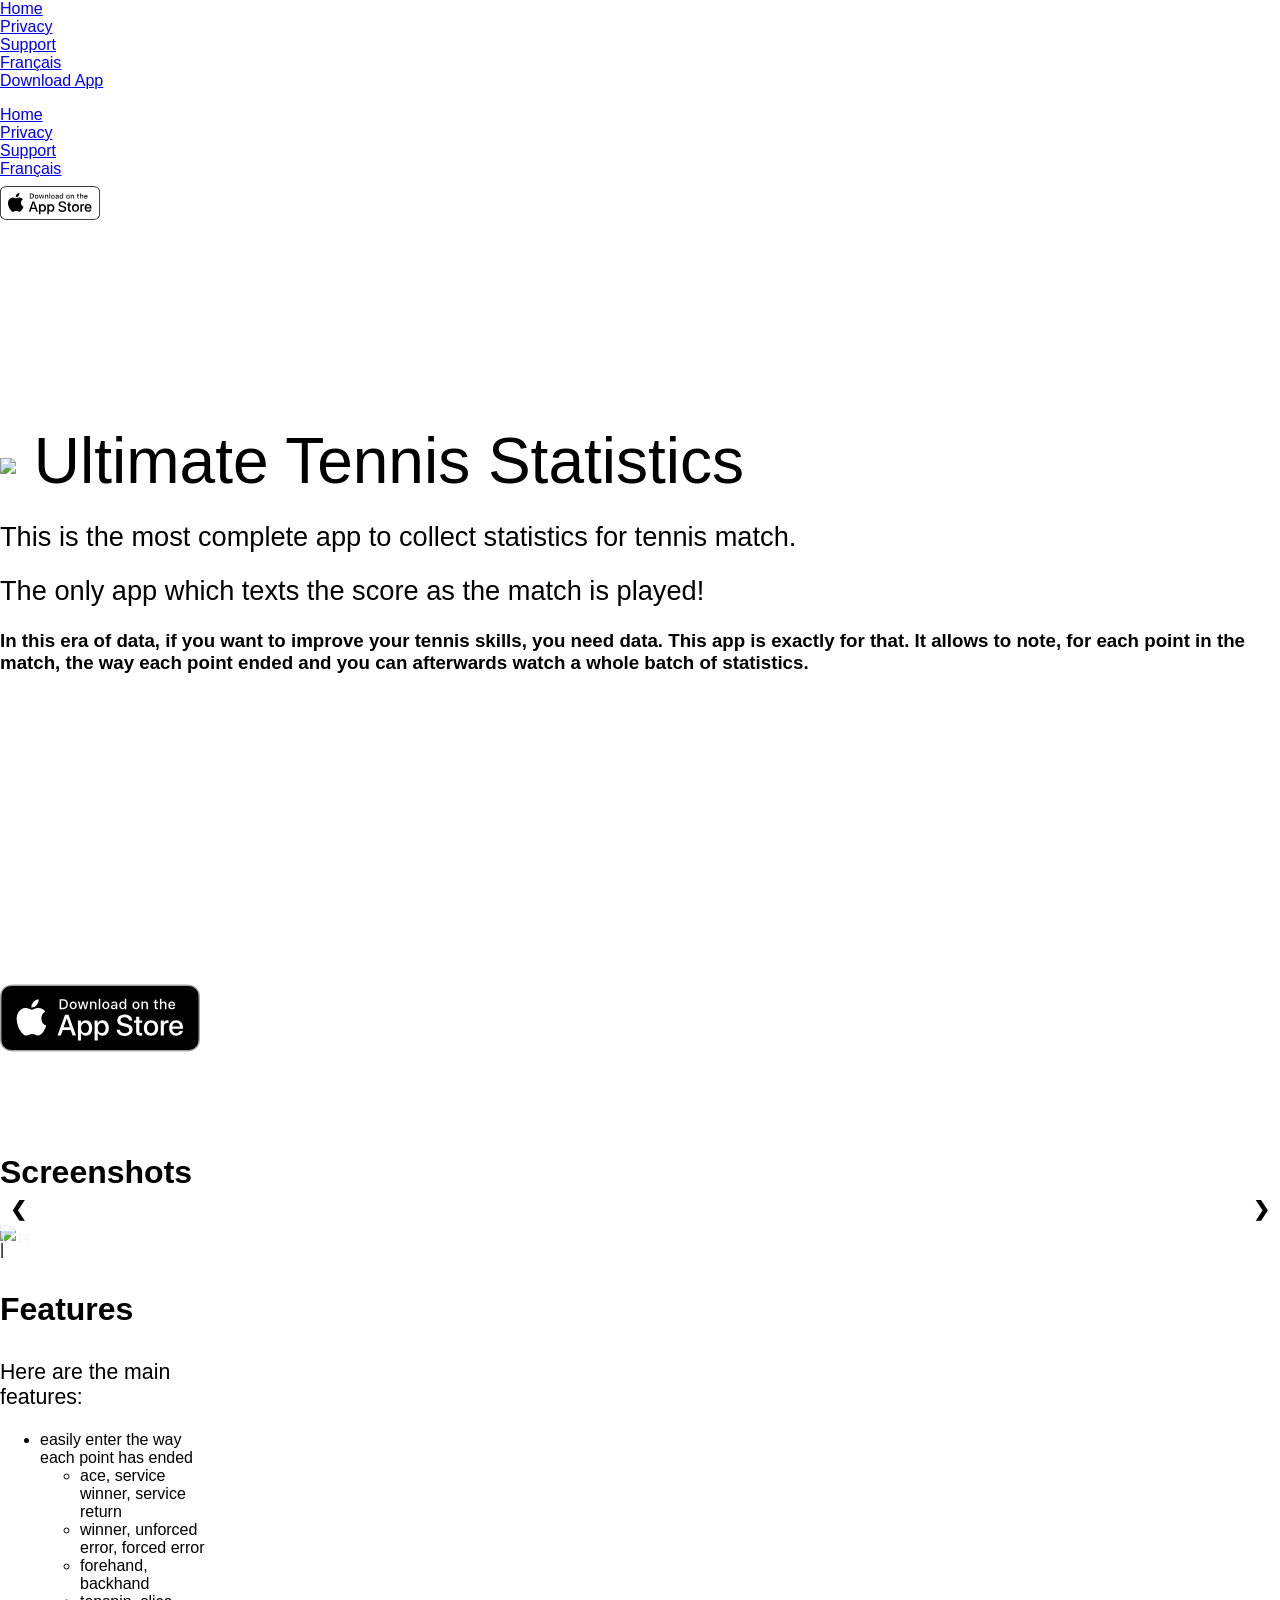
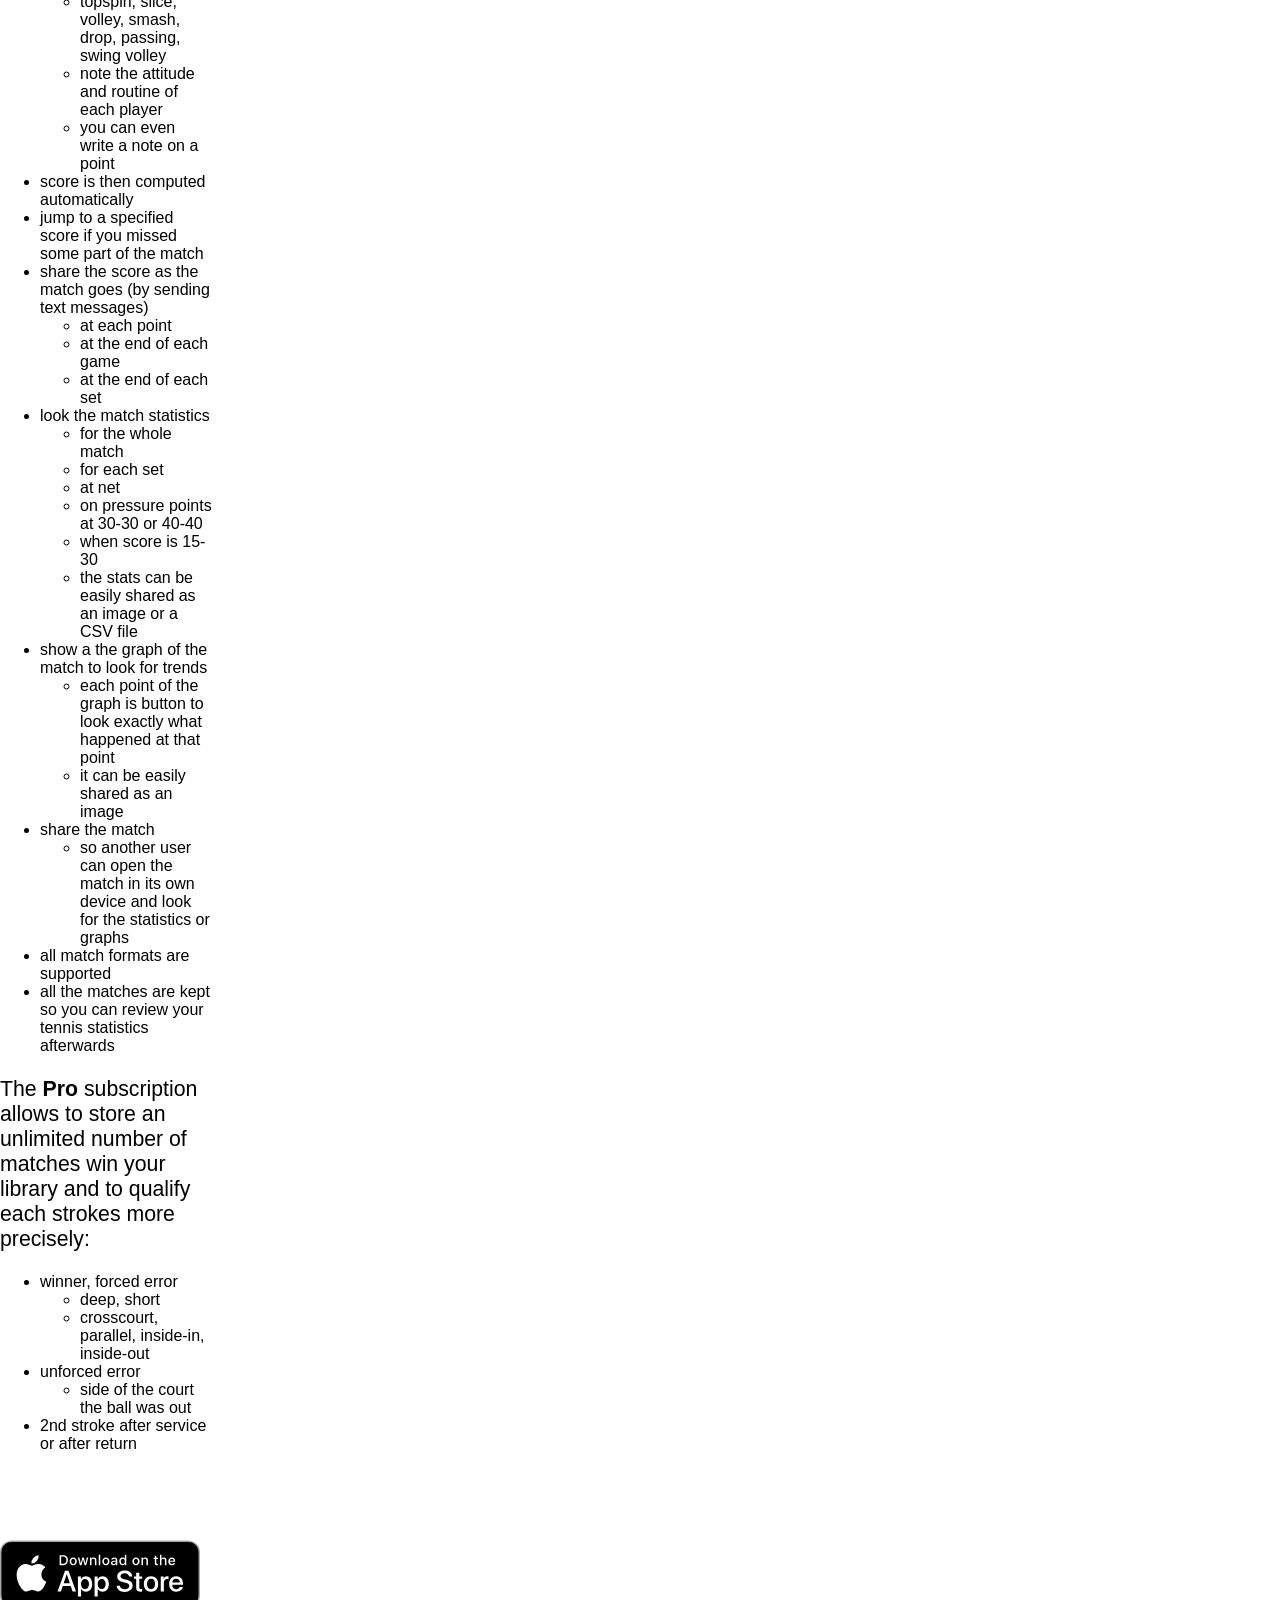
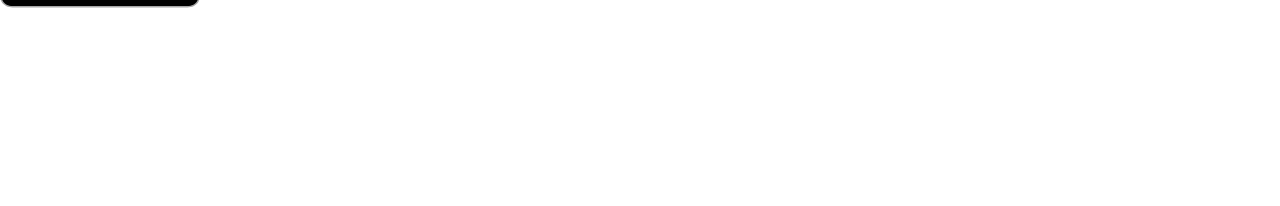
==== commit bc9b2dd6: "Issue #13: On revient aux screenshots originaux. Voici le prompt:   > Je vois que tu as changé les '" ====
--- a/homepage.html
+++ b/homepage.html
@@ -486,86 +486,85 @@
           <div class="container">
             <div class="mySlides">
               <div class="numbertext">1 / 14</div>
-              <img src="images/screenshots-en/appstore.png" style="width:25%" onclick="openModal();currentSlideHover(1)"
-                class="hover-shadow cursor" data-localized>
-            </div>
-
+              <img src="images/screenshots/appstore.png" style="width:25%" onclick="openModal();currentSlideHover(1)"
+                class="hover-shadow cursor">
+            </div>
+|
             <div class="mySlides">
               <div class="numbertext">2 / 14</div>
-              <img src="images/screenshots-en/main.png" style="width:25%" onclick="openModal();currentSlideHover(2)"
-                class="hover-shadow cursor" data-localized>
+              <img src="images/screenshots/main.png" style="width:25%" onclick="openModal();currentSlideHover(2)"
+                class="hover-shadow cursor">
             </div>
 
             <div class="mySlides">
               <div class="numbertext">3 / 14</div>
-              <img src="images/screenshots-en/match.png" style="width:25%" onclick="openModal();currentSlideHover(3)"
-                class="hover-shadow cursor" data-localized>
+              <img src="images/screenshots/match.png" style="width:25%" onclick="openModal();currentSlideHover(3)"
+                class="hover-shadow cursor">
             </div>
 
             <div class="mySlides">
               <div class="numbertext">4 / 14</div>
-              <img src="images/screenshots-en/match_with_settings.png" style="width:25%"
-                onclick="openModal();currentSlideHover(4)" class="hover-shadow cursor" data-localized>
+              <img src="images/screenshots/match_with_settings.png" style="width:25%"
+                onclick="openModal();currentSlideHover(4)" class="hover-shadow cursor">
             </div>
 
             <div class="mySlides">
               <div class="numbertext">5 / 14</div>
-              <img src="images/screenshots-en/format.png" style="width:25%" onclick="openModal();currentSlideHover(5)"
-                class="hover-shadow cursor" data-localized>
+              <img src="images/screenshots/format.png" style="width:25%" onclick="openModal();currentSlideHover(5)"
+                class="hover-shadow cursor">
             </div>
 
             <div class="mySlides">
               <div class="numbertext">6 / 14</div>
-              <img src="images/screenshots-en/setScore.png" style="width:25%" onclick="openModal();currentSlideHover(6)"
-                class="hover-shadow cursor" data-localized>
+              <img src="images/screenshots/setScore.png" style="width:25%" onclick="openModal();currentSlideHover(6)"
+                class="hover-shadow cursor">
             </div>
 
             <div class="mySlides">
               <div class="numbertext">7 / 14</div>
-              <img src="images/screenshots-en/score_recipients.png" style="width:25%"
-                onclick="openModal();currentSlideHover(7)" class="hover-shadow cursor" data-localized>
+              <img src="images/screenshots/score_recipients.png" style="width:25%"
+                onclick="openModal();currentSlideHover(7)" class="hover-shadow cursor">
             </div>
 
             <div class="mySlides">
               <div class="numbertext">8 / 14</div>
-              <img src="images/screenshots-en/match_strokes.png" style="width:25%"
-                onclick="openModal();currentSlideHover(8)" class="hover-shadow cursor" data-localized>
+              <img src="images/screenshots/match_strokes.png" style="width:25%"
+                onclick="openModal();currentSlideHover(8)" class="hover-shadow cursor">
             </div>
 
             <div class="mySlides">
               <div class="numbertext">9 / 14</div>
-              <img src="images/screenshots-en/stroke.png" style="width:25%"
-                onclick="openModal();currentSlideHover(9)" class="hover-shadow cursor" data-localized>
-            </div>
-
+              <img src="images/screenshots/stroke.png" style="width:25%"
+                onclick="openModal();currentSlideHover(9)" class="hover-shadow cursor">
+            </div>
             <div class="mySlides">
               <div class="numbertext">10 / 14</div>
-              <img src="images/screenshots-en/comment.png" style="width:25%" onclick="openModal();currentSlideHover(10)"
-                class="hover-shadow cursor" data-localized>
+              <img src="images/screenshots/comment.png" style="width:25%" onclick="openModal();currentSlideHover(10)"
+                class="hover-shadow cursor">
             </div>
 
             <div class="mySlides">
               <div class="numbertext">11 / 14</div>
-              <img src="images/screenshots-en/stats.png" style="width:25%" onclick="openModal();currentSlideHover(11)"
-                class="hover-shadow cursor" data-localized>
+              <img src="images/screenshots/stats.png" style="width:25%" onclick="openModal();currentSlideHover(11)"
+                class="hover-shadow cursor">
             </div>
 
             <div class="mySlides">
               <div class="numbertext">12 / 14</div>
-              <img src="images/screenshots-en/graph.png" style="width:25%" onclick="openModal();currentSlideHover(12)"
-                class="hover-shadow cursor" data-localized>
+              <img src="images/screenshots/graph.png" style="width:25%" onclick="openModal();currentSlideHover(12)"
+                class="hover-shadow cursor">
             </div>
 
             <div class="mySlides">
               <div class="numbertext">13 / 14</div>
-              <img src="images/screenshots-en/graph_legend.png" style="width:25%"
-                onclick="openModal();currentSlideHover(13)" class="hover-shadow cursor" data-localized>
+              <img src="images/screenshots/graph_legend.png" style="width:25%"
+                onclick="openModal();currentSlideHover(13)" class="hover-shadow cursor">
             </div>
 
             <div class="mySlides">
               <div class="numbertext">14 / 14</div>
-              <img src="images/screenshots-en/graph_point_description.png" style="width:25%"
-                onclick="openModal();currentSlideHover(14)" class="hover-shadow cursor" data-localized>
+              <img src="images/screenshots/graph_point_description.png" style="width:25%"
+                onclick="openModal();currentSlide(14)" class="hover-shadow cursor">
             </div>
 
             <a class="prev" onclick="plusSlides(-1)">❮</a>
@@ -601,72 +600,72 @@
 
               <div class="mySlidesHover">
                 <div class="numbertext">1 / 14</div>
-                <img class="imgHover" src="images/screenshots-en/appstore.png" data-localized>
+                <img class="imgHover" src="images/screenshots/appstore.png">
               </div>
 
               <div class="mySlidesHover">
                 <div class="numbertext">2 / 14</div>
-                <img class="imgHover" src="images/screenshots-en/main.png" data-localized>
+                <img class="imgHover" src="images/screenshots/main.png">
               </div>
 
               <div class="mySlidesHover">
                 <div class="numbertext">3 / 14</div>
-                <img class="imgHover" src="images/screenshots-en/match.png" data-localized>
+                <img class="imgHover" src="images/screenshots/match.png">
               </div>
 
               <div class="mySlidesHover">
                 <div class="numbertext">4 / 14</div>
-                <img class="imgHover" src="images/screenshots-en/match_with_settings.png" data-localized>
+                <img class="imgHover" src="images/screenshots/match_with_settings.png">
               </div>
 
               <div class="mySlidesHover">
                 <div class="numbertext">5 / 14</div>
-                <img class="imgHover" src="images/screenshots-en/format.png" data-localized>
+                <img class="imgHover" src="images/screenshots/format.png">
               </div>
 
               <div class="mySlidesHover">
                 <div class="numbertext">6 / 14</div>
-                <img class="imgHover" src="images/screenshots-en/setScore.png" data-localized>
+                <img class="imgHover" src="images/screenshots/setScore.png">
               </div>
 
               <div class="mySlidesHover">
                 <div class="numbertext">7 / 14</div>
-                <img class="imgHover" src="images/screenshots-en/score_recipients.png" data-localized>
+                <img class="imgHover" src="images/screenshots/score_recipients.png">
               </div>
 
               <div class="mySlidesHover">
                 <div class="numbertext">8 / 14</div>
-                <img class="imgHover" src="images/screenshots-en/match_strokes.png" data-localized>
+                <img class="imgHover" src="images/screenshots/match_strokes.png">
               </div>
 
               <div class="mySlidesHover">
                 <div class="numbertext">9 / 14</div>
-                <img class="imgHover" src="images/screenshots-en/stroke.png" data-localized>
+                <img class="imgHover" src="images/screenshots/stroke.png">
               </div>
 
               <div class="mySlidesHover">
                 <div class="numbertext">10 / 14</div>
-                <img class="imgHover" src="images/screenshots-en/comment.png" data-localized>
+                <img class="imgHover" src="images/screenshots/comment.png">
               </div>
 
               <div class="mySlidesHover">
                 <div class="numbertext">11 / 14</div>
-                <img class="imgHover" src="images/screenshots-en/stats.png" data-localized>
+                <img class="imgHover" src="images/screenshots/stats.png">
               </div>
 
               <div class="mySlidesHover">
                 <div class="numbertext">12 / 14</div>
-                <img class="imgHover" src="images/screenshots-en/graph.png" data-localized>
+                <img class="imgHover" src="images/screenshots/graph.png">
               </div>
 
               <div class="mySlidesHover">
                 <div class="numbertext">13 / 14</div>
-                <img class="imgHover" src="images/screenshots-en/graph_legend.png" data-localized>
+                <img class="imgHover" src="images/screenshots/graph_legend.png">
               </div>
 
               <div class="mySlidesHover">
                 <div class="numbertext">14 / 14</div>
-                <img class="imgHover" src="images/screenshots-en/graph_point_description.png" data-localized>
+                <img class="imgHover" src="images/screenshots/graph_point_description.png">
               </div>
 
               <span class="close cursor" onclick="closeModal()">&times;</span>
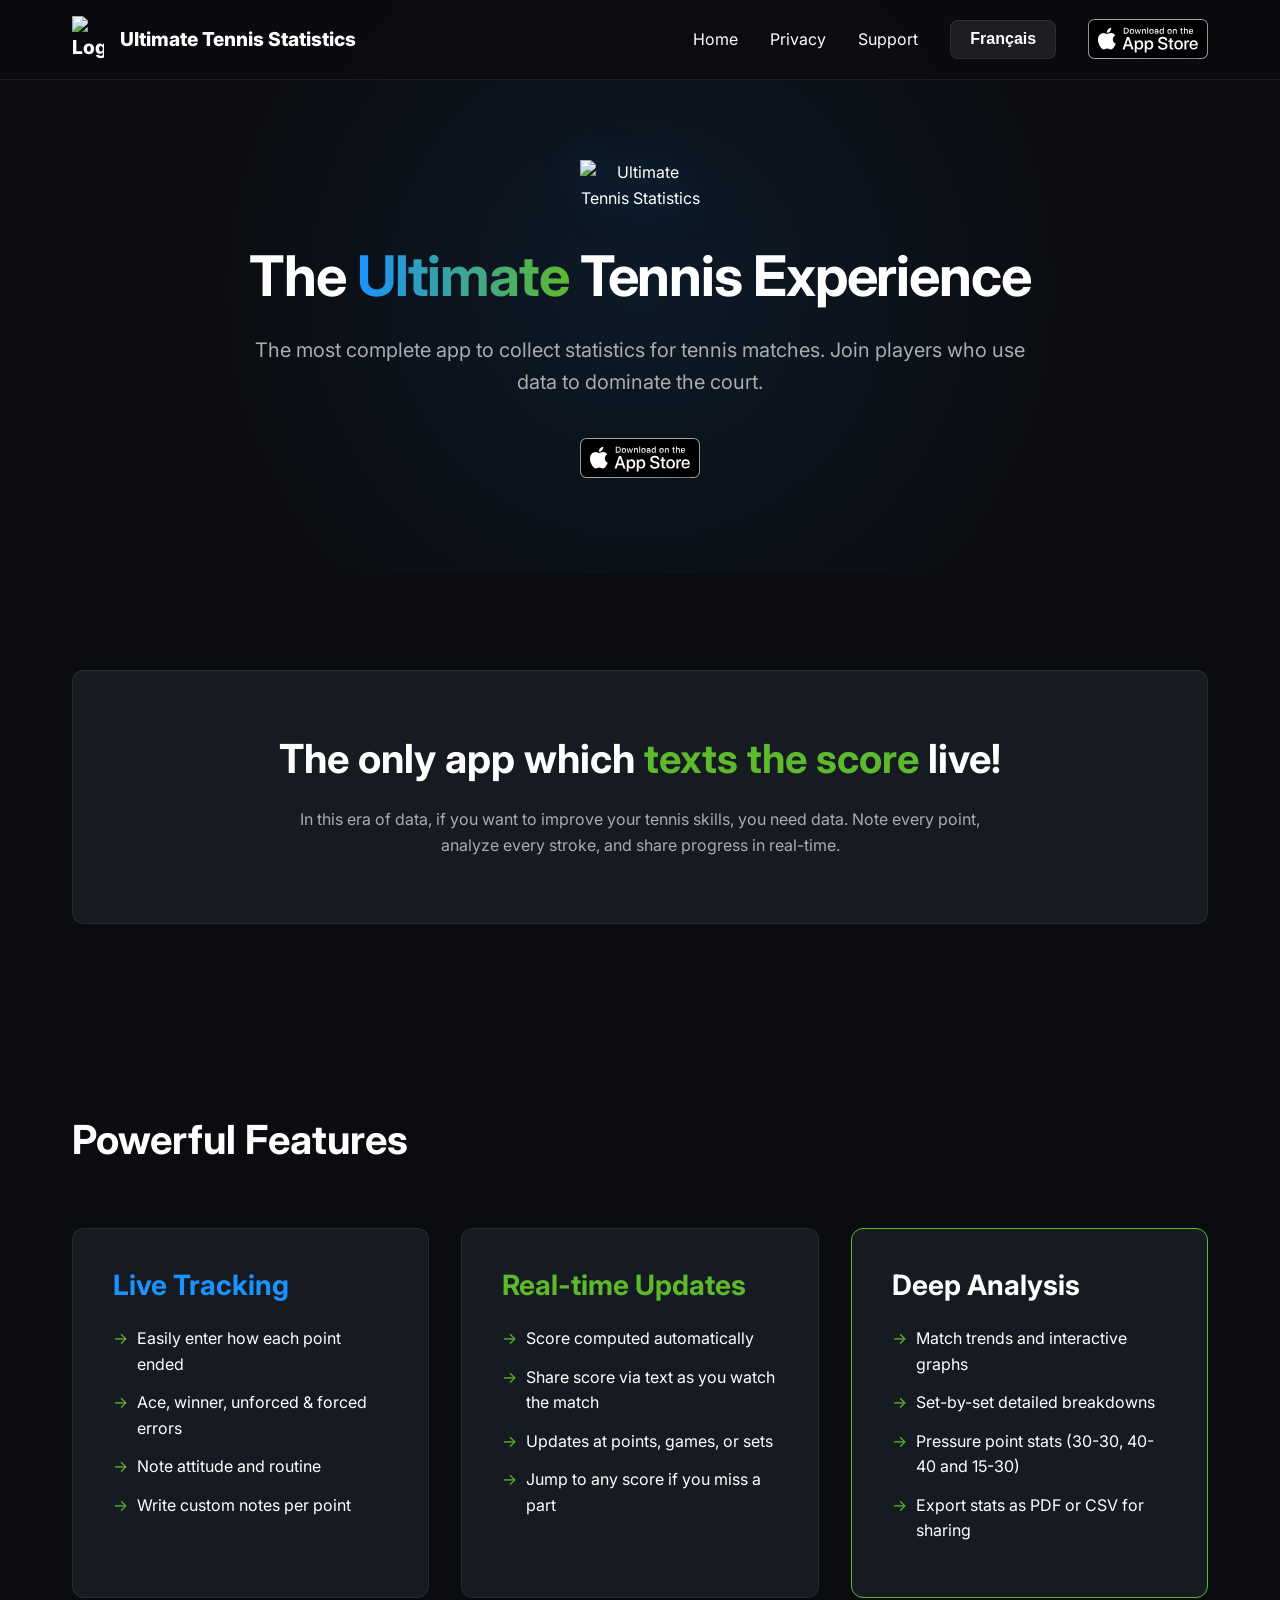
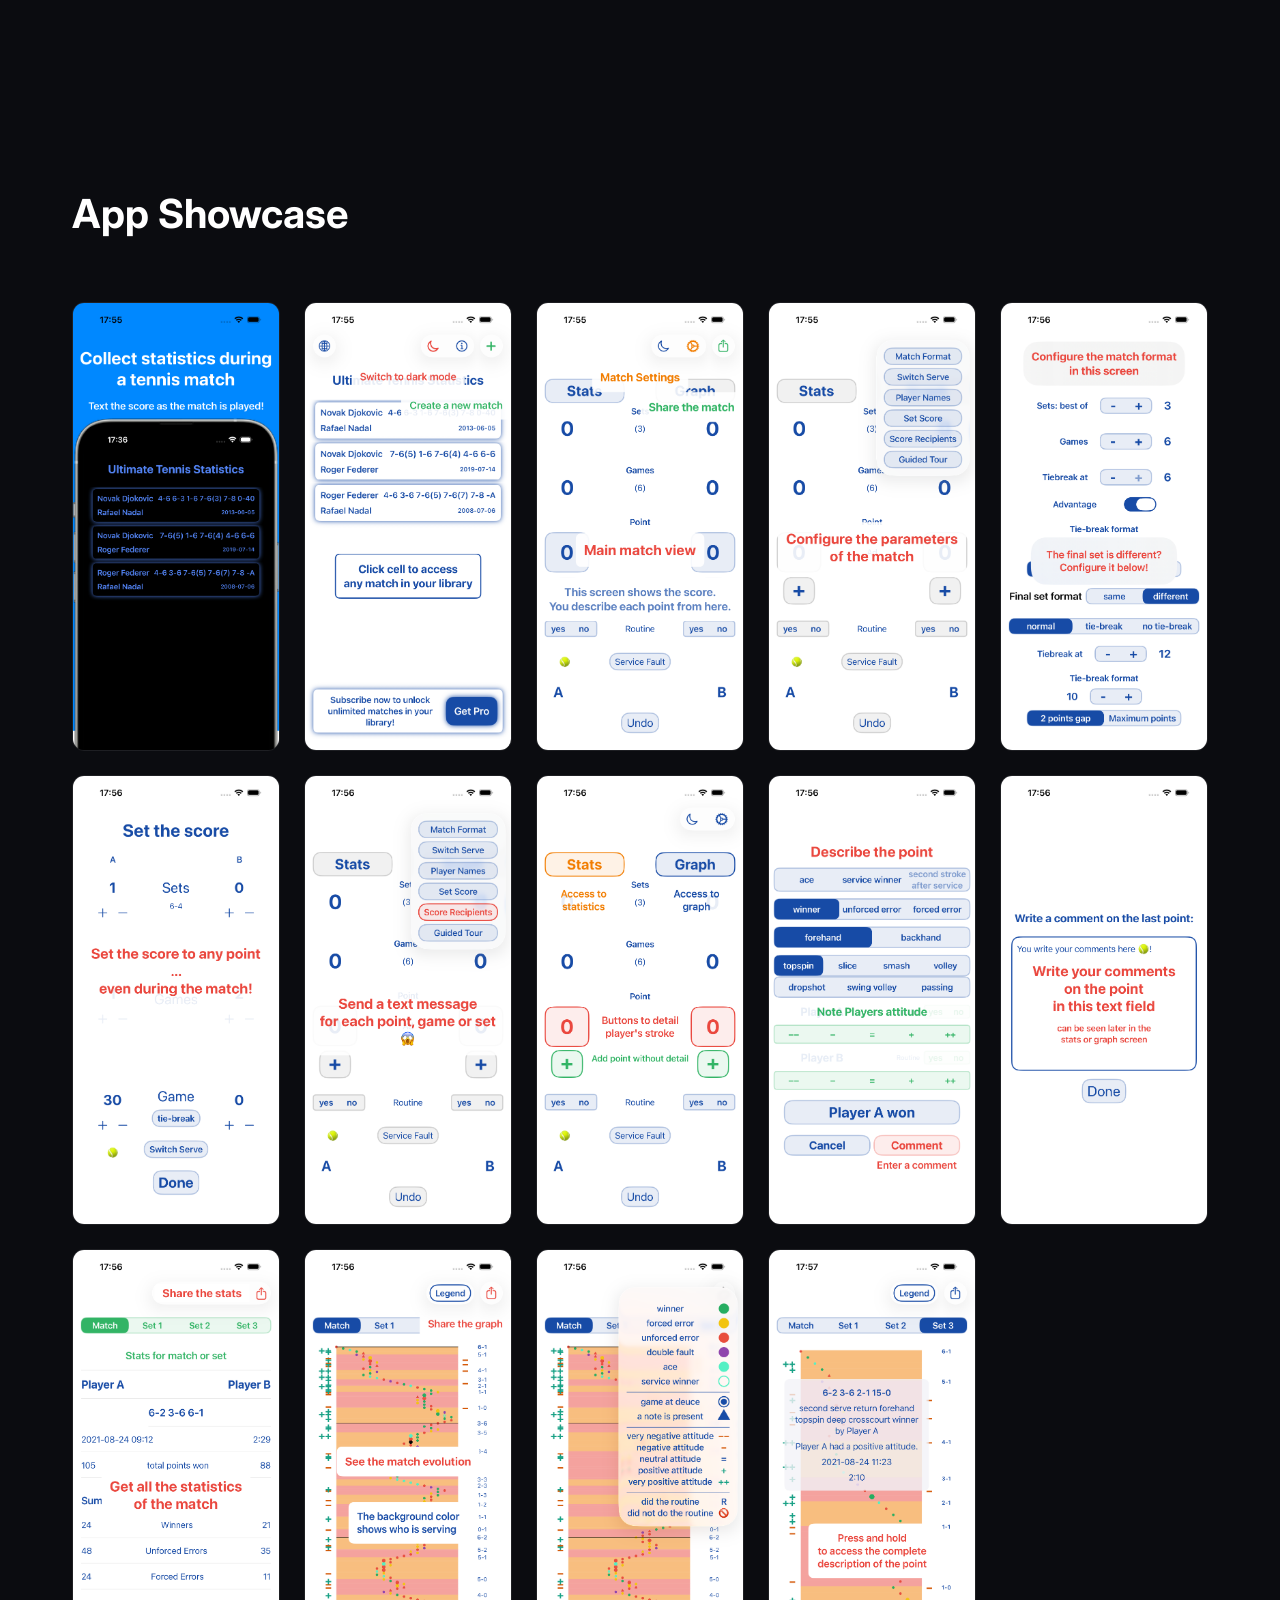
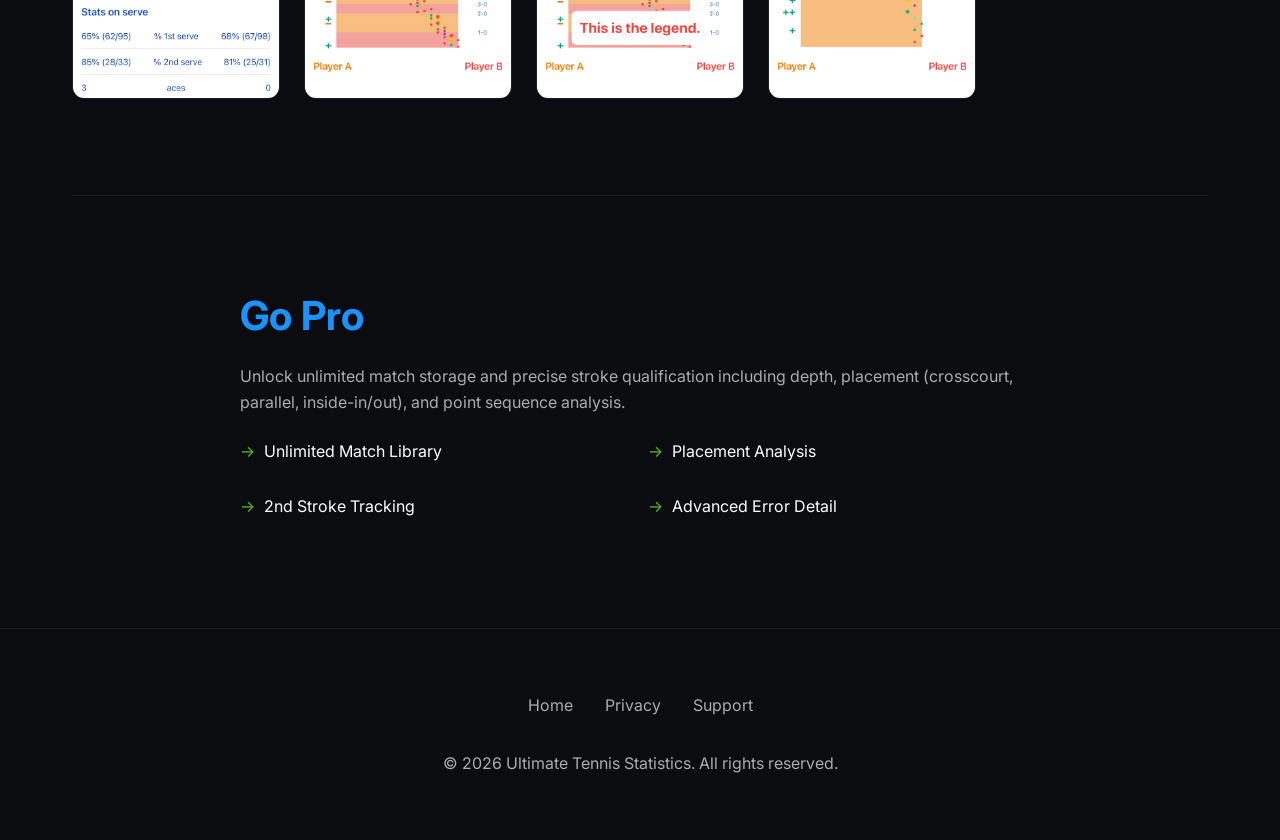
==== commit 7e9ad4d9: "Merge pull request #12 from ervigit/11-traduire-le-site-web-en-français-et-le-moderniser Resolve "Tr" ====
--- a/homepage.html
+++ b/homepage.html
@@ -1,969 +1,383 @@
 <!DOCTYPE html>
-<html>
-
+<html lang="en">
 <head>
-  <script
-    src="https://cdn.telemetrydeck.com/websdk/telemetrydeck.min.js"
-    data-app-id="93DED850-BEDE-49A2-ADA7-52F1E526FF4A">
-  </script>
-
-  <!-- Standard Meta -->
-  <meta charset="utf-8" />
-  <meta http-equiv="X-UA-Compatible" content="IE=edge,chrome=1" />
-  <meta name="viewport" content="width=device-width, initial-scale=1.0, maximum-scale=1.0">
-
-  <!-- Site Properties -->
-  <title>Ultimate Tennis Statistics</title>
-
-  <link rel="stylesheet" href="https://cdnjs.cloudflare.com/ajax/libs/semantic-ui/2.2.13/semantic.min.css">
-  <link rel="stylesheet" href="styles/i18n.css">
-  <script src="styles/i18n.js"></script>
-  <script src="https://ajax.googleapis.com/ajax/libs/jquery/2.2.4/jquery.min.js"></script>
-  <script src="https://cdnjs.cloudflare.com/ajax/libs/semantic-ui/2.2.13/components/visibility.js"></script>
-  <script src="https://cdnjs.cloudflare.com/ajax/libs/semantic-ui/2.2.13/components/sidebar.js"></script>
-  <script src="https://cdnjs.cloudflare.com/ajax/libs/semantic-ui/2.2.13/components/transition.js"></script>
-
-  <style type="text/css">
-    .hidden.menu {
-      display: none;
-    }
-
-    .masthead.segment {
-      min-height: 700px;
-      padding: 1em 0em;
-    }
-
-    .masthead .logo.item img {
-      margin-right: 1em;
-    }
-
-    .masthead .ui.menu .ui.button {
-      margin-left: 0.5em;
-    }
-
-    .masthead h1.ui.header {
-      margin-top: 3em;
-      margin-bottom: 0em;
-      font-size: 4em;
-      font-weight: normal;
-    }
-
-    .masthead h2 {
-      font-size: 1.7em;
-      font-weight: normal;
-    }
-
-    .ui.vertical.stripe {
-      padding: 8em 0em;
-    }
-
-    .ui.vertical.stripe h3 {
-      font-size: 2em;
-    }
-
-    .ui.vertical.stripe .button+h3,
-    .ui.vertical.stripe p+h3 {
-      margin-top: 3em;
-    }
-
-    .ui.vertical.stripe .floated.image {
-      clear: both;
-    }
-
-    .ui.vertical.stripe p {
-      font-size: 1.33em;
-    }
-
-    .ui.vertical.stripe .horizontal.divider {
-      margin: 3em 0em;
-    }
-
-    .quote.stripe.segment {
-      padding: 0em;
-    }
-
-    .quote.stripe.segment .grid .column {
-      padding-top: 5em;
-      padding-bottom: 5em;
-    }
-
-    .footer.segment {
-      padding: 5em 0em;
-    }
-
-    .secondary.pointing.menu .toc.item {
-      display: none;
-    }
-
-    @media only screen and (max-width: 700px) {
-      .ui.fixed.menu {
-        display: none !important;
-      }
-
-      .secondary.pointing.menu .item,
-      .secondary.pointing.menu .menu {
-        display: none;
-      }
-
-      .secondary.pointing.menu .toc.item {
-        display: block;
-      }
-
-      .masthead.segment {
-        min-height: 350px;
-      }
-
-      .masthead h1.ui.header {
-        font-size: 2em;
-        margin-top: 1.5em;
-      }
-
-      .masthead h2 {
-        margin-top: 0.5em;
-        font-size: 1.5em;
-      }
-    }
-  </style>
-
-
-  <script>
-    $(document)
-      .ready(function () {
-
-        // fix menu when passed
-        $('.masthead')
-          .visibility({
-            once: false,
-            onBottomPassed: function () {
-              $('.fixed.menu').transition('fade in');
-            },
-            onBottomPassedReverse: function () {
-              $('.fixed.menu').transition('fade out');
+    <meta charset="UTF-8">
+    <meta name="viewport" content="width=device-width, initial-scale=1.0">
+    <title>Ultimate Tennis Statistics | The Most Complete Tennis Tracking App</title>
+    <link rel="stylesheet" href="styles/main.css">
+    <link rel="preconnect" href="https://fonts.googleapis.com">
+    <link rel="preconnect" href="https://fonts.gstatic.com" crossorigin>
+    <link href="https://fonts.googleapis.com/css2?family=Inter:wght@400;600;700;800&display=swap" rel="stylesheet">
+    <script src="styles/i18n.js"></script>
+    <script
+        src="https://cdn.telemetrydeck.com/websdk/telemetrydeck.min.js"
+        data-app-id="93DED850-BEDE-49A2-ADA7-52F1E526FF4A">
+    </script>
+    <style>
+        /* Specific page styles for layout */
+        .hero {
+            padding: 10rem 0 6rem;
+            text-align: center;
+            background: radial-gradient(circle at center, rgba(26, 147, 254, 0.1) 0%, transparent 70%);
+        }
+
+        .hero-logo {
+            width: 120px;
+            margin: 0 auto 2rem;
+            filter: drop-shadow(0 0 20px rgba(26, 147, 254, 0.4));
+        }
+
+        .hero h1 {
+            margin-bottom: 1.5rem;
+            letter-spacing: -0.02em;
+        }
+
+        .hero p {
+            font-size: 1.25rem;
+            color: var(--text-secondary);
+            max-width: 800px;
+            margin: 0 auto 2.5rem;
+        }
+
+        .features-grid {
+            display: grid;
+            grid-template-columns: repeat(auto-fit, minmax(300px, 1fr));
+            gap: 2rem;
+            margin-top: 4rem;
+        }
+
+        .screenshot-grid {
+            display: grid;
+            grid-template-columns: repeat(auto-fit, minmax(200px, 1fr));
+            gap: 1.5rem;
+            margin-top: 4rem;
+        }
+
+        .screenshot-item {
+            border-radius: var(--radius-lg);
+            overflow: hidden;
+            border: 1px solid var(--border-main);
+            transition: transform 0.3s ease;
+            cursor: pointer;
+        }
+
+        .screenshot-item:hover {
+            transform: scale(1.02);
+            border-color: var(--primary);
+        }
+
+        .value-prop {
+            background: var(--bg-card);
+            padding: 4rem;
+            border-radius: var(--radius-lg);
+            border: 1px solid var(--border-main);
+            text-align: center;
+            margin: 6rem 0;
+        }
+
+        .feature-list {
+            text-align: left;
+            margin-top: 1.5rem;
+        }
+
+        .feature-list li {
+            margin-bottom: 0.8rem;
+            padding-left: 1.5rem;
+            position: relative;
+        }
+
+        .feature-list li::before {
+            content: "→";
+            position: absolute;
+            left: 0;
+            color: var(--accent);
+        }
+
+        footer {
+            border-top: 1px solid var(--border-main);
+            padding: 4rem 0;
+            text-align: center;
+            color: var(--text-secondary);
+        }
+
+        .footer-links {
+            display: flex;
+            justify-content: center;
+            gap: 2rem;
+            margin-bottom: 2rem;
+        }
+
+        /* Modal Simple Implementation */
+        #modal {
+            display: none;
+            position: fixed;
+            inset: 0;
+            background: rgba(0,0,0,0.9);
+            z-index: 2000;
+            padding: 2rem;
+            justify-content: center;
+            align-items: center;
+        }
+        #modal img {
+            max-height: 90vh;
+            border-radius: var(--radius-lg);
+        }
+    </style>
+</head>
+<body>
+
+    <header class="glass-header">
+        <div class="container" style="display: flex; justify-content: space-between; align-items: center;">
+            <a href="index.html" style="display: flex; align-items: center; gap: 1rem; font-weight: 800; font-size: 1.2rem;">
+                <img src="images/uts-tennisball-sigma.png" alt="Logo" style="width: 32px;">
+                Ultimate Tennis Statistics
+            </a>
+            <nav class="nav-links">
+                <a href="index.html"><span class="lang-en">Home</span><span class="lang-fr">Accueil</span></a>
+                <a href="privacy.html"><span class="lang-en">Privacy</span><span class="lang-fr">Confidentialité</span></a>
+                <a href="support.html"><span class="lang-en">Support</span><span class="lang-fr">Support</span></a>
+                <button id="lang-toggle-btn" class="lang-toggle">
+                    Français
+                </button>
+                <span class="lang-en">
+                  <a href="https://apps.apple.com/us/app/ultimate-tennis-statistics/id1500516703">
+		    <img src="images/Download_on_the_App_Store_Badge_US-UK_RGB_blk_092917.svg" alt="Download on App Store" class="app-store-badge">
+                  </a>
+		</span>
+		<span class="lang-fr">
+                  <a href="https://apps.apple.com/fr/app/ultimate-tennis-statistics/id1500516703">
+		    <img src="images/Download_on_the_App_Store_Badge_FR_RGB_blk_100517.svg" alt="Download on App Store" class="app-store-badge">
+                  </a>
+		</span>
+            </nav>
+        </div>
+    </header>
+
+    <main class="container">
+        <section class="hero">
+            <img src="images/uts-tennisball-sigma.png" alt="Ultimate Tennis Statistics" class="hero-logo">
+            <h1>
+                <span class="lang-en">The <span class="text-gradient">Ultimate</span> Tennis Experience</span>
+                <span class="lang-fr">L'expérience de tennis <span class="text-gradient">ultime</span></span>
+            </h1>
+            <p>
+                <span class="lang-en">The most complete app to collect statistics for tennis matches. Join players who use data to dominate the court.</span>
+                <span class="lang-fr">L'application la plus complète pour collecter des statistiques de matchs de tennis. Rejoignez les joueurs qui utilisent les données pour dominer le court.</span>
+            </p>
+            <div style="display: flex; justify-content: center; gap: 1.5rem; flex-wrap: wrap;">
+              <span class="lang-en">
+                <a href="https://apps.apple.com/us/app/ultimate-tennis-statistics/id1500516703">
+		  <img src="images/Download_on_the_App_Store_Badge_US-UK_RGB_blk_092917.svg" alt="Download on App Store" class="app-store-badge">
+                </a>
+	      </span>
+	      <span class="lang-fr">
+                <a href="https://apps.apple.com/fr/app/ultimate-tennis-statistics/id1500516703">
+		  <img src="images/Download_on_the_App_Store_Badge_FR_RGB_blk_100517.svg" alt="Download on App Store" class="app-store-badge">
+                </a>
+	      </span>
+            </div>
+        </section>
+
+        <section class="value-prop">
+            <h2 style="margin-bottom: 1.5rem;">
+                <span class="lang-en">The only app which <span style="color: var(--accent);">texts the score</span> live!</span>
+                <span class="lang-fr">La seule application qui <span style="color: var(--accent);">envoie le score par SMS</span> en direct !</span>
+            </h2>
+            <p style="color: var(--text-secondary); max-width: 700px; margin: 0 auto;">
+                <span class="lang-en">In this era of data, if you want to improve your tennis skills, you need data. Note every point, analyze every stroke, and share progress in real-time.</span>
+                <span class="lang-fr">À l'ère des données, si vous voulez améliorer vos compétences au tennis, vous avez besoin de données. Notez chaque point, analysez chaque coup et partagez vos progrès en temps réel.</span>
+            </p>
+        </section>
+
+        <section id="features" class="section-padding">
+            <h2 class="text-center">
+                <span class="lang-en">Powerful Features</span>
+                <span class="lang-fr">Fonctionnalités Puissantes</span>
+            </h2>
+            <div class="features-grid">
+                <div class="feature-card">
+                    <h3 style="color: var(--primary);">
+                        <span class="lang-en">Live Tracking</span>
+                        <span class="lang-fr">Suivi en Direct</span>
+                    </h3>
+                    <ul class="feature-list">
+                        <li>
+                            <span class="lang-en">Easily enter how each point ended</span>
+                            <span class="lang-fr">Saisissez facilement comment chaque point s'est terminé</span>
+                        </li>
+                        <li>
+                            <span class="lang-en">Ace, winner, unforced & forced errors</span>
+                            <span class="lang-fr">Ace, coup gagnant, fautes directes et provoquées</span>
+                        </li>
+                        <li>
+                            <span class="lang-en">Note attitude and routine</span>
+                            <span class="lang-fr">Notez l'attitude et la routine</span>
+                        </li>
+                        <li>
+                            <span class="lang-en">Write custom notes per point</span>
+                            <span class="lang-fr">Écrivez des notes personnalisées par point</span>
+                        </li>
+                    </ul>
+                </div>
+                <div class="feature-card">
+                    <h3 style="color: var(--accent);">
+                        <span class="lang-en">Real-time Updates</span>
+                        <span class="lang-fr">Mises à jour en Temps Réel</span>
+                    </h3>
+                    <ul class="feature-list">
+                        <li>
+                            <span class="lang-en">Score computed automatically</span>
+                            <span class="lang-fr">Score calculé automatiquement</span>
+                        </li>
+                        <li>
+                            <span class="lang-en">Share score via text as you watch the match</span>
+                            <span class="lang-fr">Partagez le score par SMS pendant que vous suivez le match</span>
+                        </li>
+                        <li>
+                            <span class="lang-en">Updates at points, games, or sets</span>
+                            <span class="lang-fr">Mises à jour aux points, jeux ou sets</span>
+                        </li>
+                        <li>
+                            <span class="lang-en">Jump to any score if you miss a part</span>
+                            <span class="lang-fr">Sautez à n'importe quel score si vous manquez une partie</span>
+                        </li>
+                    </ul>
+                </div>
+                <div class="feature-card" style="border-color: var(--accent);">
+                    <h3 style="color: var(--text-main);">
+                        <span class="lang-en">Deep Analysis</span>
+                        <span class="lang-fr">Analyse Approfondie</span>
+                    </h3>
+                    <ul class="feature-list">
+                        <li>
+                            <span class="lang-en">Match trends and interactive graphs</span>
+                            <span class="lang-fr">Tendances du match et graphiques interactifs</span>
+                        </li>
+                        <li>
+                            <span class="lang-en">Set-by-set detailed breakdowns</span>
+                            <span class="lang-fr">Analyses détaillées set par set</span>
+                        </li>
+                        <li>
+                            <span class="lang-en">Pressure point stats (30-30, 40-40 and 15-30)</span>
+                            <span class="lang-fr">Stats sur les points sous pression (30-30, 40-40 et 15-30)</span>
+                        </li>
+                        <li>
+                            <span class="lang-en">Export stats as PDF or CSV for sharing</span>
+                            <span class="lang-fr">Exportez les statistiques en PDF ou CSV pour partager</span>
+                        </li>
+                    </ul>
+                </div>
+            </div>
+        </section>
+
+        <section class="section-padding">
+            <h2 class="text-center">
+                <span class="lang-en">App Showcase</span>
+                <span class="lang-fr">Galerie de l'App</span>
+            </h2>
+            <div class="screenshot-grid">
+                <div class="screenshot-item" onclick="openModal('images/screenshots-en/appstore.png')">
+                    <img src="images/screenshots-en/appstore.png" alt="App Store Screen" data-localized>
+                </div>
+                <div class="screenshot-item" onclick="openModal('images/screenshots-en/main.png')">
+                    <img src="images/screenshots-en/main.png" alt="Main Screen" data-localized>
+                </div>
+                <div class="screenshot-item" onclick="openModal('images/screenshots-en/match.png')">
+                    <img src="images/screenshots-en/match.png" alt="Match Screen" data-localized>
+                </div>
+                <div class="screenshot-item" onclick="openModal('images/screenshots-en/match_with_settings.png')">
+                    <img src="images/screenshots-en/match_with_settings.png" alt="Match Settings Screen" data-localized>
+                </div>
+                <div class="screenshot-item" onclick="openModal('images/screenshots-en/format.png')">
+                    <img src="images/screenshots-en/format.png" alt="Match Format Settings" data-localized>
+                </div>
+                <div class="screenshot-item" onclick="openModal('images/screenshots-en/setScore.png')">
+                    <img src="images/screenshots-en/setScore.png" alt="Set Score Entry Screen" data-localized>
+                </div>
+                <div class="screenshot-item" onclick="openModal('images/screenshots-en/score_recipients.png')">
+                    <img src="images/screenshots-en/score_recipients.png" alt="Score Sharing Settings" data-localized>
+                </div>
+                <div class="screenshot-item" onclick="openModal('images/screenshots-en/match_strokes.png')">
+                    <img src="images/screenshots-en/match_strokes.png" alt="Stroke Analysis Stats" data-localized>
+                </div>
+                <div class="screenshot-item" onclick="openModal('images/screenshots-en/stroke.png')">
+                    <img src="images/screenshots-en/stroke.png" alt="Stroke Statistics Detail" data-localized>
+                </div>
+                <div class="screenshot-item" onclick="openModal('images/screenshots-en/comment.png')">
+                    <img src="images/screenshots-en/comment.png" alt="Match Commentary and Notes" data-localized>
+                </div>
+                <div class="screenshot-item" onclick="openModal('images/screenshots-en/stats.png')">
+                    <img src="images/screenshots-en/stats.png" alt="Match Statistics Overview" data-localized>
+                </div>
+                <div class="screenshot-item" onclick="openModal('images/screenshots-en/graph.png')">
+                    <img src="images/screenshots-en/graph.png" alt="Match Progress Graph" data-localized>
+                </div>
+                <div class="screenshot-item" onclick="openModal('images/screenshots-en/graph_legend.png')">
+                    <img src="images/screenshots-en/graph_legend.png" alt="Graph Legend" data-localized>
+                </div>
+                <div class="screenshot-item" onclick="openModal('images/screenshots-en/graph_point_description.png')">
+                    <img src="images/screenshots-en/graph_point_description.png" alt="Graph Point Breakdown" data-localized>
+                </div>
+            </div>
+        </section>
+
+        <section class="section-padding" style="border-top: 1px solid var(--border-main);">
+            <div style="max-width: 800px; margin: 0 auto;">
+                <h2 style="color: var(--primary);">
+                    <span class="lang-en">Go Pro</span>
+                    <span class="lang-fr">Passez Pro</span>
+                </h2>
+                <p style="margin: 1.5rem 0; color: var(--text-secondary);">
+                    <span class="lang-en">Unlock unlimited match storage and precise stroke qualification including depth, placement (crosscourt, parallel, inside-in/out), and point sequence analysis.</span>
+                    <span class="lang-fr">Débloquez le stockage illimité des matchs et la qualification précise des coups, y compris la profondeur, le placement (croisé, parallèle, décroisé, long de ligne) et l'analyse de la séquence des points.</span>
+                </p>
+                <ul class="feature-list" style="display: grid; grid-template-columns: 1fr 1fr; gap: 1rem;">
+                    <li>
+                        <span class="lang-en">Unlimited Match Library</span>
+                        <span class="lang-fr">Bibliothèque de matchs illimitée</span>
+                    </li>
+                    <li>
+                        <span class="lang-en">Placement Analysis</span>
+                        <span class="lang-fr">Analyse du placement</span>
+                    </li>
+                    <li>
+                        <span class="lang-en">2nd Stroke Tracking</span>
+                        <span class="lang-fr">Suivi du 2ème coup</span>
+                    </li>
+                    <li>
+                        <span class="lang-en">Advanced Error Detail</span>
+                        <span class="lang-fr">Détails avancés sur les erreurs</span>
+                    </li>
+                </ul>
+            </div>
+        </section>
+    </main>
+
+    <footer>
+        <div class="container">
+            <div class="footer-links">
+                <a href="index.html"><span class="lang-en">Home</span><span class="lang-fr">Accueil</span></a>
+                <a href="privacy.html"><span class="lang-en">Privacy</span><span class="lang-fr">Confidentialité</span></a>
+                <a href="support.html"><span class="lang-en">Support</span><span class="lang-fr">Support</span></a>
+            </div>
+            <p>&copy; 2026 Ultimate Tennis Statistics. <span class="lang-en">All rights reserved.</span><span class="lang-fr">Tous droits réservés.</span></p>
+        </div>
+    </footer>
+
+    <div id="modal" onclick="this.style.display='none'">
+        <img id="modal-img" src="" alt="Enlarged screenshot">
+    </div>
+
+    <script>
+        function openModal(src) {
+            const lang = document.documentElement.getAttribute('lang') || 'en';
+            let finalSrc = src;
+            if (lang === 'fr') {
+                finalSrc = src.replace('/screenshots-en/', '/screenshots-fr/');
             }
-          })
-          ;
-
-        // create sidebar and attach to menu open
-        $('.ui.sidebar')
-          .sidebar('attach events', '.toc.item')
-          ;
-
-      })
-      ;
-  </script>
-</head>
-
-<style>
-  body {
-    font-family: Arial;
-    margin: 0;
-  }
-
-  * {
-    box-sizing: border-box;
-  }
-
-  img {
-    vertical-align: middle;
-  }
-
-  /* Position the image container (needed to position the left and right arrows) */
-  .container {
-    position: relative;
-  }
-
-  /* Hide the images by default */
-  .mySlides {
-    display: none;
-  }
-
-  /* Add a pointer when hovering over the thumbnail images */
-  .cursor {
-    cursor: pointer;
-  }
-
-  /* Next & previous buttons */
-  .prev,
-  .next {
-    cursor: pointer;
-    position: absolute;
-    top: 40%;
-    width: auto;
-    padding: 10px;
-    margin-top: -50px;
-    color: black;
-    background-color: rgba(255, 255, 255, 0.8);
-    font-weight: bold;
-    font-size: 20px;
-    border-radius: 0 3px 3px 0;
-    user-select: none;
-    -webkit-user-select: none;
-  }
-
-  /* Position the "previous button" to the left */
-  .prev {
-    left: 0;
-  }
-
-  /* Position the "next button" to the right */
-  .next {
-    right: 0;
-    border-radius: 3px 0 0 3px;
-  }
-
-  /* On hover, add a black background color with a little bit see-through */
-  .prev:hover,
-  .next:hover {
-    background-color: rgba(255, 255, 255, 0.8);
-  }
-
-  /* Number text (1/3 etc) */
-  .numbertext {
-    color: #f2f2f2;
-    font-size: 12px;
-    padding: 8px 0px;
-    position: absolute;
-    top: 0;
-  }
-
-  /* Container for image text */
-  .caption-container {
-    text-align: center;
-    background-color: #222;
-    padding: 2px 16px;
-    color: white;
-  }
-
-  .row:after {
-    content: "";
-    display: table;
-    clear: both;
-  }
-
-  /* Six columns side by side */
-  .column {
-    float: left;
-    width: 16.66%;
-  }
-
-  /* Add a transparency effect for thumnbail images */
-  .demo {
-    opacity: 0.6;
-  }
-
-  .active,
-  .demo:hover {
-    opacity: 1;
-  }
-</style>
-
-<style>
-  /* https://www.w3schools.com/howto/tryit.asp?filename=tryhow_css_js_lightbox */
-
-  /* The Modal (background) */
-  .modal {
-    display: none;
-    position: fixed;
-    z-index: 1;
-    padding-top: 100px;
-    left: 0;
-    top: 0;
-    width: 100%;
-    height: 100%;
-    overflow: auto;
-    background-color: black;
-  }
-
-  /* Modal Content */
-  .modal-content {
-    position: relative;
-    /* background-color: #fefefe; */
-    background-color: black;
-    margin: auto;
-    padding: 0;
-    width: 90%;
-    max-width: 1200px;
-  }
-
-  /* The Close Button */
-  .close {
-    color: black;
-    position: absolute;
-    padding: 5px;
-    top: 25%;
-    right: 0px;
-    font-size: 35px;
-    font-weight: bold;
-    background-color: white;
-  }
-
-  .close:hover,
-  .close:focus {
-    color: #999;
-    text-decoration: none;
-    cursor: pointer;
-  }
-
-  .mySlidesHover {
-    margin: 0;
-    padding: 0;
-    height: 100%;
-  }
-
-  .imgHover {
-    max-width: 100%;
-    max-height: 80vh;
-    margin: auto;
-    width: auto;
-  }
-
-  img.hover-shadow {
-    transition: 0.3s;
-  }
-
-  .hover-shadow:hover {
-    box-shadow: 0 4px 8px 0 rgba(0, 0, 0, 0.2), 0 6px 20px 0 rgba(0, 0, 0, 0.19);
-  }
-</style>
-
-<body>
-
-  <!-- Following Menu -->
-  <div class="ui large top fixed hidden menu">
-    <div class="ui container">
-      <div class="active item">
-        <a href="homepage.html"><span class="lang-en">Home</span><span class="lang-fr">Accueil</span></a>
-      </div>
-      <div class="item">
-        <a href="privacy.html"><span class="lang-en">Privacy</span><span class="lang-fr">Confidentialité</span></a>
-      </div>
-      <div class="item">
-        <a href="support.html"><span class="lang-en">Support</span><span class="lang-fr">Support</span></a>
-      </div>
-      <div class="right menu">
-        <div class="item">
-          <a href="javascript:void(0)" onclick="toggleLanguage()" class="lang-toggle-btn">
-            <span class="lang-en">Français</span><span class="lang-fr">English</span>
-          </a>
-        </div>
-        <div class="item">
-          <a href="https://apps.apple.com/us/app/ultimate-tennis-statistics/id1500516703" class="ui image lang-en">
-            <svg width="100" height="50">
-              <image xlink:href="images/Download_on_the_App_Store_Badge_US-UK_RGB_wht_092917.svg" x="0" y="0" width="100%"
-                height="100%"></image>
-            </svg>
-          </a>
-          <a href="https://apps.apple.com/fr/app/ultimate-tennis-statistics/id1500516703" class="ui image lang-fr">
-            <svg width="100" height="50">
-              <image xlink:href="images/Download_on_the_App_Store_Badge_FR_RGB_wht_100217.svg" x="0" y="0" width="100%"
-                height="100%"></image>
-            </svg>
-          </a>
-        </div>
-      </div>
-    </div>
-  </div>
-
-  <!-- Sidebar Menu -->
-  <div class="ui vertical inverted sidebar menu">
-    <div class="active item">
-      <a href="homepage.html"><span class="lang-en">Home</span><span class="lang-fr">Accueil</span></a>
-    </div>
-    <div class="item">
-      <a href="privacy.html"><span class="lang-en">Privacy</span><span class="lang-fr">Confidentialité</span></a>
-    </div>
-    <div class="item">
-      <a href="support.html"><span class="lang-en">Support</span><span class="lang-fr">Support</span></a>
-    </div>
-    <div class="item">
-      <a href="javascript:void(0)" onclick="toggleLanguage()" class="lang-toggle-btn">
-        <span class="lang-en">Français</span><span class="lang-fr">English</span>
-      </a>
-    </div>
-    <div class="item">
-      <a href="https://apps.apple.com/us/app/ultimate-tennis-statistics/id1500516703" class="lang-en">Download App</a>
-      <a href="https://apps.apple.com/fr/app/ultimate-tennis-statistics/id1500516703" class="lang-fr">Télécharger l'app</a>
-    </div>
-  </div>
-
-
-  <!-- Page Contents -->
-  <div class="pusher">
-    <div class="ui inverted vertical masthead center aligned segment">
-      <div class="ui container">
-        <div class="ui large secondary inverted pointing menu">
-          <a class="toc item">
-            <i class="sidebar icon"></i>
-          </a>
-          <div class="active item">
-            <a href="homepage.html"><span class="lang-en">Home</span><span class="lang-fr">Accueil</span></a>
-          </div>
-          <div class="item">
-            <a href="privacy.html"><span class="lang-en">Privacy</span><span class="lang-fr">Confidentialité</span></a>
-          </div>
-          <div class="item">
-            <a href="support.html"><span class="lang-en">Support</span><span class="lang-fr">Support</span></a>
-          </div>
-          <div class="right menu">
-            <div class="item">
-              <a href="javascript:void(0)" onclick="toggleLanguage()" class="lang-toggle-btn">
-                <span class="lang-en">Français</span><span class="lang-fr">English</span>
-              </a>
-            </div>
-            <div class="item">
-              <a href="https://apps.apple.com/us/app/ultimate-tennis-statistics/id1500516703" class="ui image lang-en">
-                <svg width="100" height="50">
-                  <image xlink:href="images/Download_on_the_App_Store_Badge_US-UK_RGB_wht_092917.svg" x="0" y="0"
-                    width="100%" height="100%"></image>
-                </svg>
-              </a>
-              <a href="https://apps.apple.com/fr/app/ultimate-tennis-statistics/id1500516703" class="ui image lang-fr">
-                <svg width="100" height="50">
-                  <image xlink:href="images/Download_on_the_App_Store_Badge_FR_RGB_wht_100217.svg" x="0" y="0"
-                    width="100%" height="100%"></image>
-                </svg>
-              </a>
-            </div>
-          </div>
-        </div>
-      </div>
-
-      <div class="ui text container">
-        <h1 class="ui yellow inverted header">
-          <div class="content">
-            <img class="ui centered rounded small image" src="images/uts-tennisball-sigma.png">
-            Ultimate Tennis Statistics
-          </div>
-        </h1>
-        <h2>
-          <span class="lang-en">This is the most complete app to collect statistics for tennis match.</span>
-          <span class="lang-fr">C'est l'application la plus complète pour collecter des statistiques pour un match de tennis.</span>
-        </h2>
-        <h2>
-          <span class="lang-en">The only app which texts the score as the match is played!</span>
-          <span class="lang-fr">La seule application qui envoie le score par texto au fur et à mesure que le match est joué !</span>
-        </h2>
-        <h3>
-          <span class="lang-en">
-            In this era of data, if you want to improve your tennis skills, you need data. This app is exactly for that.
-            It allows to note, for each point in the match, the way each point ended and you can afterwards watch a whole
-            batch of statistics.
-          </span>
-          <span class="lang-fr">
-            En cette ère des données, si vous voulez améliorer vos compétences au tennis, vous avez besoin de données. Cette application est exactement pour cela.
-            Elle permet de noter, pour chaque point du match, la façon dont chaque point s'est terminé et vous pouvez ensuite regarder tout un
-            ensemble de statistiques.
-          </span>
-        </h3>
-      </div>
-    </div>
-
-    <div class="ui vertical stripe segment">
-      <div class="ui centered aligned stackable grid container">
-        <div class="row">
-          <div class="center aligned column">
-            <a href="https://apps.apple.com/us/app/ultimate-tennis-statistics/id1500516703" class="ui Huge image lang-en">
-              <svg width="200" height="200">
-                <image xlink:href="images/Download_on_the_App_Store_Badge_US-UK_RGB_blk_092917.svg" x="0" y="0"
-                  width="100%" height="100%"></image>
-              </svg>
-            </a>
-            <a href="https://apps.apple.com/fr/app/ultimate-tennis-statistics/id1500516703" class="ui Huge image lang-fr">
-              <svg width="200" height="200">
-                <image xlink:href="images/Download_on_the_App_Store_Badge_FR_RGB_blk_100517.svg" x="0" y="0"
-                  width="100%" height="100%"></image>
-              </svg>
-            </a>
-          </div>
-        </div>
-
-        <div class="row">
-          <h3 class="ui header">
-            <span class="lang-en">Screenshots</span>
-            <span class="lang-fr">Captures d'écran</span>
-          </h3>
-
-          <div class="container">
-            <div class="mySlides">
-              <div class="numbertext">1 / 14</div>
-              <img src="images/screenshots/appstore.png" style="width:25%" onclick="openModal();currentSlideHover(1)"
-                class="hover-shadow cursor">
-            </div>
-|
-            <div class="mySlides">
-              <div class="numbertext">2 / 14</div>
-              <img src="images/screenshots/main.png" style="width:25%" onclick="openModal();currentSlideHover(2)"
-                class="hover-shadow cursor">
-            </div>
-
-            <div class="mySlides">
-              <div class="numbertext">3 / 14</div>
-              <img src="images/screenshots/match.png" style="width:25%" onclick="openModal();currentSlideHover(3)"
-                class="hover-shadow cursor">
-            </div>
-
-            <div class="mySlides">
-              <div class="numbertext">4 / 14</div>
-              <img src="images/screenshots/match_with_settings.png" style="width:25%"
-                onclick="openModal();currentSlideHover(4)" class="hover-shadow cursor">
-            </div>
-
-            <div class="mySlides">
-              <div class="numbertext">5 / 14</div>
-              <img src="images/screenshots/format.png" style="width:25%" onclick="openModal();currentSlideHover(5)"
-                class="hover-shadow cursor">
-            </div>
-
-            <div class="mySlides">
-              <div class="numbertext">6 / 14</div>
-              <img src="images/screenshots/setScore.png" style="width:25%" onclick="openModal();currentSlideHover(6)"
-                class="hover-shadow cursor">
-            </div>
-
-            <div class="mySlides">
-              <div class="numbertext">7 / 14</div>
-              <img src="images/screenshots/score_recipients.png" style="width:25%"
-                onclick="openModal();currentSlideHover(7)" class="hover-shadow cursor">
-            </div>
-
-            <div class="mySlides">
-              <div class="numbertext">8 / 14</div>
-              <img src="images/screenshots/match_strokes.png" style="width:25%"
-                onclick="openModal();currentSlideHover(8)" class="hover-shadow cursor">
-            </div>
-
-            <div class="mySlides">
-              <div class="numbertext">9 / 14</div>
-              <img src="images/screenshots/stroke.png" style="width:25%"
-                onclick="openModal();currentSlideHover(9)" class="hover-shadow cursor">
-            </div>
-            <div class="mySlides">
-              <div class="numbertext">10 / 14</div>
-              <img src="images/screenshots/comment.png" style="width:25%" onclick="openModal();currentSlideHover(10)"
-                class="hover-shadow cursor">
-            </div>
-
-            <div class="mySlides">
-              <div class="numbertext">11 / 14</div>
-              <img src="images/screenshots/stats.png" style="width:25%" onclick="openModal();currentSlideHover(11)"
-                class="hover-shadow cursor">
-            </div>
-
-            <div class="mySlides">
-              <div class="numbertext">12 / 14</div>
-              <img src="images/screenshots/graph.png" style="width:25%" onclick="openModal();currentSlideHover(12)"
-                class="hover-shadow cursor">
-            </div>
-
-            <div class="mySlides">
-              <div class="numbertext">13 / 14</div>
-              <img src="images/screenshots/graph_legend.png" style="width:25%"
-                onclick="openModal();currentSlideHover(13)" class="hover-shadow cursor">
-            </div>
-
-            <div class="mySlides">
-              <div class="numbertext">14 / 14</div>
-              <img src="images/screenshots/graph_point_description.png" style="width:25%"
-                onclick="openModal();currentSlide(14)" class="hover-shadow cursor">
-            </div>
-
-            <a class="prev" onclick="plusSlides(-1)">❮</a>
-            <a class="next" onclick="plusSlides(1)">❯</a>
-          </div>
-
-          <script>
-            var slideIndex = 1;
-            showSlides(slideIndex);
-
-            function plusSlides(n) {
-              showSlides(slideIndex += n);
-            }
-
-            function currentSlide(n) {
-              showSlides(slideIndex = n);
-            }
-
-            function showSlides(n) {
-              var i;
-              var slides = document.getElementsByClassName("mySlides");
-              if (n > slides.length) { slideIndex = 1 }
-              if (n < 1) { slideIndex = slides.length }
-              for (i = 0; i < slides.length; i++) {
-                slides[i].style.display = "none";
-              }
-              slides[slideIndex - 1].style.display = "block";
-            }
-          </script>
-
-          <div id="myModal" class="modal">
-            <div class="modal-content">
-
-              <div class="mySlidesHover">
-                <div class="numbertext">1 / 14</div>
-                <img class="imgHover" src="images/screenshots/appstore.png">
-              </div>
-
-              <div class="mySlidesHover">
-                <div class="numbertext">2 / 14</div>
-                <img class="imgHover" src="images/screenshots/main.png">
-              </div>
-
-              <div class="mySlidesHover">
-                <div class="numbertext">3 / 14</div>
-                <img class="imgHover" src="images/screenshots/match.png">
-              </div>
-
-              <div class="mySlidesHover">
-                <div class="numbertext">4 / 14</div>
-                <img class="imgHover" src="images/screenshots/match_with_settings.png">
-              </div>
-
-              <div class="mySlidesHover">
-                <div class="numbertext">5 / 14</div>
-                <img class="imgHover" src="images/screenshots/format.png">
-              </div>
-
-              <div class="mySlidesHover">
-                <div class="numbertext">6 / 14</div>
-                <img class="imgHover" src="images/screenshots/setScore.png">
-              </div>
-
-              <div class="mySlidesHover">
-                <div class="numbertext">7 / 14</div>
-                <img class="imgHover" src="images/screenshots/score_recipients.png">
-              </div>
-
-              <div class="mySlidesHover">
-                <div class="numbertext">8 / 14</div>
-                <img class="imgHover" src="images/screenshots/match_strokes.png">
-              </div>
-
-              <div class="mySlidesHover">
-                <div class="numbertext">9 / 14</div>
-                <img class="imgHover" src="images/screenshots/stroke.png">
-              </div>
-
-              <div class="mySlidesHover">
-                <div class="numbertext">10 / 14</div>
-                <img class="imgHover" src="images/screenshots/comment.png">
-              </div>
-
-              <div class="mySlidesHover">
-                <div class="numbertext">11 / 14</div>
-                <img class="imgHover" src="images/screenshots/stats.png">
-              </div>
-
-              <div class="mySlidesHover">
-                <div class="numbertext">12 / 14</div>
-                <img class="imgHover" src="images/screenshots/graph.png">
-              </div>
-
-              <div class="mySlidesHover">
-                <div class="numbertext">13 / 14</div>
-                <img class="imgHover" src="images/screenshots/graph_legend.png">
-              </div>
-
-              <div class="mySlidesHover">
-                <div class="numbertext">14 / 14</div>
-                <img class="imgHover" src="images/screenshots/graph_point_description.png">
-              </div>
-
-              <span class="close cursor" onclick="closeModal()">&times;</span>
-              <a class="prev" onclick="plusSlidesHover(-1)">❮</a>
-              <a class="next" onclick="plusSlidesHover(1)">❯</a>
-            </div>
-          </div>
-
-          <script>
-            /* This is for the 'Hover' part */
-            function openModal() {
-              document.getElementById("myModal").style.display = "block";
-            }
-
-            function closeModal() {
-              document.getElementById("myModal").style.display = "none";
-            }
-
-            var slideIndexHover = 1;
-            showSlidesHover(slideIndexHover);
-
-            function plusSlidesHover(n) {
-              showSlidesHover(slideIndexHover += n);
-            }
-
-            function currentSlideHover(n) {
-              showSlidesHover(slideIndexHover = n);
-            }
-
-            function showSlidesHover(n) {
-              var i;
-              var slides = document.getElementsByClassName("mySlidesHover");
-              if (n > slides.length) { slideIndexHover = 1 }
-              if (n < 1) { slideIndexHover = slides.length }
-              for (i = 0; i < slides.length; i++) {
-                slides[i].style.display = "none";
-              }
-              slides[slideIndexHover - 1].style.display = "block";
-            }
-          </script>
-        </div>
-
-        <div class="row">
-          <div class="eight wide column">
-            <h3 class="ui header">
-              <span class="lang-en">Features</span>
-              <span class="lang-fr">Fonctionnalités</span>
-            </h3>
-            <p>
-              <span class="lang-en">Here are the main features:</span>
-              <span class="lang-fr">Voici les fonctionnalités principales :</span>
-            </p>
-            <ul class="ui list">
-              <li>
-                <span class="lang-en">easily enter the way each point has ended</span>
-                <span class="lang-fr">entrez facilement la façon dont chaque point s'est terminé</span>
-              </li>
-              <ul>
-                <li>
-                  <span class="lang-en">ace, service winner, service return</span>
-                  <span class="lang-fr">ace, service gagnant, retour de service</span>
-                </li>
-                <li>
-                  <span class="lang-en">winner, unforced error, forced error</span>
-                  <span class="lang-fr">coup gagnant, faute directe, faute provoquée</span>
-                </li>
-                <li>
-                  <span class="lang-en">forehand, backhand</span>
-                  <span class="lang-fr">coup droit, revers</span>
-                </li>
-                <li>
-                  <span class="lang-en">topspin, slice, volley, smash, drop, passing, swing volley</span>
-                  <span class="lang-fr">lift, slice, volée, smash, amortie, passing, volée liftée</span>
-                </li>
-                <li>
-                  <span class="lang-en">note the attitude and routine of each player</span>
-                  <span class="lang-fr">notez l'attitude et la routine de chaque joueur</span>
-                </li>
-                <li>
-                  <span class="lang-en">you can even write a note on a point</span>
-                  <span class="lang-fr">vous pouvez même écrire une note sur un point</span>
-                </li>
-              </ul>
-              <li>
-                <span class="lang-en">score is then computed automatically</span>
-                <span class="lang-fr">le score est ensuite calculé automatiquement</span>
-              </li>
-              <li>
-                <span class="lang-en">jump to a specified score if you missed some part of the match</span>
-                <span class="lang-fr">sautez à un score spécifié si vous avez manqué une partie du match</span>
-              </li>
-              <li>
-                <span class="lang-en">share the score as the match goes (by sending text messages)</span>
-                <span class="lang-fr">partagez le score au fur et à mesure du match (en envoyant des textos)</span>
-              </li>
-              <ul class="ui list">
-                <li>
-                  <span class="lang-en"> at each point</span>
-                  <span class="lang-fr"> à chaque point</span>
-                </li>
-                <li>
-                  <span class="lang-en"> at the end of each game</span>
-                  <span class="lang-fr"> à la fin de chaque jeu</span>
-                </li>
-                <li>
-                  <span class="lang-en"> at the end of each set</span>
-                  <span class="lang-fr"> à la fin de chaque set</span>
-                </li>
-              </ul>
-              <li>
-                <span class="lang-en"> look the match statistics</span>
-                <span class="lang-fr"> regardez les statistiques du match</span>
-              </li>
-              <ul>
-                <li>
-                  <span class="lang-en"> for the whole match</span>
-                  <span class="lang-fr"> pour l'ensemble du match</span>
-                </li>
-                <li>
-                  <span class="lang-en"> for each set</span>
-                  <span class="lang-fr"> pour chaque set</span>
-                </li>
-                <li>
-                  <span class="lang-en"> at net</span>
-                  <span class="lang-fr"> au filet</span>
-                </li>
-                <li>
-                  <span class="lang-en"> on pressure points at 30-30 or 40-40</span>
-                  <span class="lang-fr"> sur les points sous pression à 30-30 ou 40-40</span>
-                </li>
-                <li>
-                  <span class="lang-en"> when score is 15-30</span>
-                  <span class="lang-fr"> quand le score est de 15-30</span>
-                </li>
-                <li>
-                  <span class="lang-en"> the stats can be easily shared as an image or a CSV file</span>
-                  <span class="lang-fr"> les stats peuvent être facilement partagées sous forme d'image ou de fichier CSV</span>
-                </li>
-              </ul>
-              <li>
-                <span class="lang-en"> show a the graph of the match to look for trends</span>
-                <span class="lang-fr"> affichez le graphique du match pour observer les tendances</span>
-              </li>
-              <ul class="ui list">
-                <li>
-                  <span class="lang-en"> each point of the graph is button to look exactly what happened at that point</span>
-                  <span class="lang-fr"> chaque point du graphique est un bouton pour voir exactement ce qui s'est passé à ce point</span>
-                </li>
-                <li>
-                  <span class="lang-en"> it can be easily shared as an image</span>
-                  <span class="lang-fr"> il peut être facilement partagé sous forme d'image</span>
-                </li>
-              </ul>
-              <li>
-                <span class="lang-en"> share the match</span>
-                <span class="lang-fr"> partagez le match</span>
-              </li>
-              <ul>
-                <li>
-                  <span class="lang-en"> so another user can open the match in its own device and look for the statistics or graphs</span>
-                  <span class="lang-fr"> afin qu'un autre utilisateur puisse ouvrir le match sur son propre appareil et consulter les statistiques ou les graphiques</span>
-                </li>
-              </ul>
-              <li>
-                <span class="lang-en"> all match formats are supported</span>
-                <span class="lang-fr"> tous les formats de match sont pris en charge</span>
-              </li>
-              <li>
-                <span class="lang-en"> all the matches are kept so you can review your tennis statistics afterwards</span>
-                <span class="lang-fr"> tous les matchs sont conservés afin que vous puissiez revoir vos statistiques de tennis par la suite</span>
-              </li>
-            </ul>
-            <p>
-              <span class="lang-en">
-                The <b>Pro</b> subscription allows to store an unlimited number of matches win your
-                library and to qualify each strokes more precisely:
-              </span>
-              <span class="lang-fr">
-                L'abonnement <b>Pro</b> permet de stocker un nombre illimité de matchs dans votre
-                bibliothèque et de qualifier chaque coup plus précisément :
-              </span>
-              <ul class="ui list">
-                <li>
-                  <span class="lang-en"> winner, forced error</span>
-                  <span class="lang-fr"> coup gagnant, faute provoquée</span>
-                </li>
-                <ul>
-                  <li>
-                    <span class="lang-en"> deep, short</span>
-                    <span class="lang-fr"> profond, court</span>
-                  </li>
-                  <li>
-                    <span class="lang-en"> crosscourt, parallel, inside-in, inside-out</span>
-                    <span class="lang-fr"> croisé, parallèle, décroisé, long de ligne</span>
-                  </li>
-                </ul>
-                <li>
-                  <span class="lang-en"> unforced error</span>
-                  <span class="lang-fr"> faute directe</span>
-                </li>
-                <ul>
-                  <li>
-                    <span class="lang-en"> side of the court the ball was out</span>
-                    <span class="lang-fr"> côté du court où la balle est sortie</span>
-                  </li>
-                </ul>
-                <li>
-                  <span class="lang-en"> 2nd stroke after service or after return</span>
-                  <span class="lang-fr"> 2e coup après le service ou après le retour</span>
-                </li>
-              </ul>
-            </p>
-          </div>
-        </div>
-
-        <div class="row">
-          <div class="center aligned column">
-            <a href="https://apps.apple.com/us/app/ultimate-tennis-statistics/id1500516703" class="ui Huge image lang-en">
-              <svg width="200" height="200">
-                <image xlink:href="images/Download_on_the_App_Store_Badge_US-UK_RGB_blk_092917.svg" x="0" y="0"
-                  width="100%" height="100%"></image>
-              </svg>
-            </a>
-            <a href="https://apps.apple.com/fr/app/ultimate-tennis-statistics/id1500516703" class="ui Huge image lang-fr">
-              <svg width="200" height="200">
-                <image xlink:href="images/Download_on_the_App_Store_Badge_FR_RGB_blk_100517.svg" x="0" y="0"
-                  width="100%" height="100%"></image>
-              </svg>
-            </a>
-          </div>
-        </div>
-      </div>
-    </div>
-
-    <!--
-  <div class="ui vertical stripe quote segment">
-    <div class="ui equal width stackable internally celled grid">
-      <div class="center aligned row">
-        <div class="column">
-          <h3>"What a Company"</h3>
-          <p>That is what they all say about us</p>
-        </div>
-        <div class="column">
-          <h3>"I shouldn't have gone with their competitor."</h3>
-          <p>
-            <img src="assets/images/avatar/nan.jpg" class="ui avatar image"> <b>Nan</b> Chief Fun Officer Acme Toys
-          </p>
-        </div>
-      </div>
-    </div>
-  </div>
-
-  <div class="ui vertical stripe segment">
-    <div class="ui text container">
-      <h3 class="ui header">Breaking The Grid, Grabs Your Attention</h3>
-      <p>Instead of focusing on content creation and hard work, we have learned how to master the art of doing nothing by providing massive amounts of whitespace and generic content that can seem massive, monolithic and worth your attention.</p>
-      <a class="ui large button">Read More</a>
-      <h4 class="ui horizontal header divider">
-        <a href="#">Case Studies</a>
-      </h4>
-      <h3 class="ui header">Did We Tell You About Our Bananas?</h3>
-      <p>Yes I know you probably disregarded the earlier boasts as non-sequitur filler content, but its really true. It took years of gene splicing and combinatory DNA research, but our bananas can really dance.</p>
-      <a class="ui large button">I'm Still Quite Interested</a>
-    </div>
-  </div>
-
-
-  <div class="ui inverted vertical footer segment">
-    <div class="ui container">
-      <div class="ui stackable inverted divided equal height stackable grid">
-        <div class="three wide column">
-          <h4 class="ui inverted header">About</h4>
-          <div class="ui inverted link list">
-            <a href="#" class="item">Sitemap</a>
-            <a href="#" class="item">Contact Us</a>
-            <a href="#" class="item">Religious Ceremonies</a>
-            <a href="#" class="item">Gazebo Plans</a>
-          </div>
-        </div>
-        <div class="three wide column">
-          <h4 class="ui inverted header">Services</h4>
-          <div class="ui inverted link list">
-            <a href="#" class="item">Banana Pre-Order</a>
-            <a href="#" class="item">DNA FAQ</a>
-            <a href="#" class="item">How To Access</a>
-            <a href="#" class="item">Favorite X-Men</a>
-          </div>
-        </div>
-        <div class="seven wide column">
-          <h4 class="ui inverted header">Footer Header</h4>
-          <p>Extra space for a call to action inside the footer that could help re-engage users.</p>
-        </div>
-      </div>
-    </div>
-  </div>
-</div>
--->
-</div>
+            document.getElementById('modal-img').src = finalSrc;
+            document.getElementById('modal').style.display = 'flex';
+        }
+    </script>
 </body>
-
 </html>
--- a/styles/main.css
+++ b/styles/main.css
@@ -0,0 +1,168 @@
+:root {
+  /* Colors - Inspired by gomatchready.com */
+  --bg-dark: #0b0c10;
+  --bg-card: #161b22;
+  --primary: #1a93fe;
+  --primary-hover: #1487fa;
+  --accent: #5eb92d;
+  --text-main: #ffffff;
+  --text-secondary: #acacac;
+  --border-main: #ffffff14;
+  --glass-bg: rgba(11, 12, 16, 0.8);
+  
+  /* Spacing & Borders */
+  --radius-lg: 12px;
+  --radius-md: 8px;
+  --container-width: 1200px;
+}
+
+/* Base Reset */
+* {
+  box-sizing: border-box;
+  margin: 0;
+  padding: 0;
+}
+
+body {
+  background-color: var(--bg-dark);
+  color: var(--text-main);
+  font-family: 'Inter', -apple-system, BlinkMacSystemFont, "Segoe UI", Roboto, Helvetica, Arial, sans-serif;
+  line-height: 1.6;
+  overflow-x: hidden;
+}
+
+a {
+  color: inherit;
+  text-decoration: none;
+  transition: all 0.2s ease;
+}
+
+ul {
+  list-style: none;
+}
+
+img {
+  max-width: 100%;
+  height: auto;
+  display: block;
+}
+
+/* Layout Utilities */
+.container {
+  max-width: var(--container-width);
+  margin: 0 auto;
+  padding: 0 2rem;
+}
+
+.section-padding {
+  padding: 6rem 0;
+}
+
+/* Typography */
+h1, h2, h3, h4 {
+  line-height: 1.2;
+  font-weight: 700;
+}
+
+h1 { font-size: 3.5rem; }
+h2 { font-size: 2.5rem; }
+h3 { font-size: 1.75rem; }
+
+.text-gradient {
+  background: linear-gradient(90deg, var(--primary), var(--accent));
+  -webkit-background-clip: text;
+  -webkit-text-fill-color: transparent;
+}
+
+/* Components */
+.btn-primary {
+  display: inline-flex;
+  align-items: center;
+  background-color: var(--primary);
+  color: white;
+  padding: 0.8rem 2rem;
+  border-radius: var(--radius-md);
+  font-weight: 600;
+  border: none;
+  cursor: pointer;
+  transition: background 0.2s;
+}
+
+.btn-primary:hover {
+  background-color: var(--primary-hover);
+}
+
+.glass-header {
+  position: fixed;
+  top: 0;
+  width: 100%;
+  background: var(--glass-bg);
+  backdrop-filter: blur(10px);
+  border-bottom: 1px solid var(--border-main);
+  z-index: 1000;
+  padding: 1rem 0;
+}
+
+.nav-links {
+  display: flex;
+  gap: 2rem;
+  align-items: center;
+}
+
+.nav-links a:hover {
+  color: var(--primary);
+}
+
+/* Card Style */
+.feature-card {
+  background: var(--bg-card);
+  border: 1px solid var(--border-main);
+  padding: 2.5rem;
+  border-radius: var(--radius-lg);
+  transition: transform 0.3s ease, border-color 0.3s ease;
+}
+
+.feature-card:hover {
+  transform: translateY(-5px);
+  border-color: var(--primary);
+}
+
+/* App Badge Utility */
+.app-store-badge {
+height: 40px;
+width: auto;
+}
+
+/* Language Visibility */
+[lang="en"] .lang-fr { display: none !important; }
+[lang="fr"] .lang-en { display: none !important; }
+
+/* Language Toggle Button */
+.lang-toggle {
+  background: rgba(255, 255, 255, 0.08);
+  border: 1px solid var(--border-main);
+  color: var(--text-main);
+  padding: 0.6rem 1.2rem;
+  border-radius: var(--radius-md);
+  font-size: 1rem;
+  font-weight: 700;
+  cursor: pointer;
+  transition: all 0.2s;
+  display: flex;
+  align-items: center;
+  gap: 0.5rem;
+  min-width: 60px;
+  justify-content: center;
+}
+.lang-toggle:hover {
+background: rgba(255, 255, 255, 0.1);
+border-color: var(--primary);
+}
+
+/* Responsive */
+@media (max-width: 768px) {
+h1 { font-size: 2.5rem; }
+h2 { font-size: 2rem; }
+.section-padding { padding: 4rem 0; }
+.nav-links { display: none; } /* Simplified for now, can add burger menu */
+}
